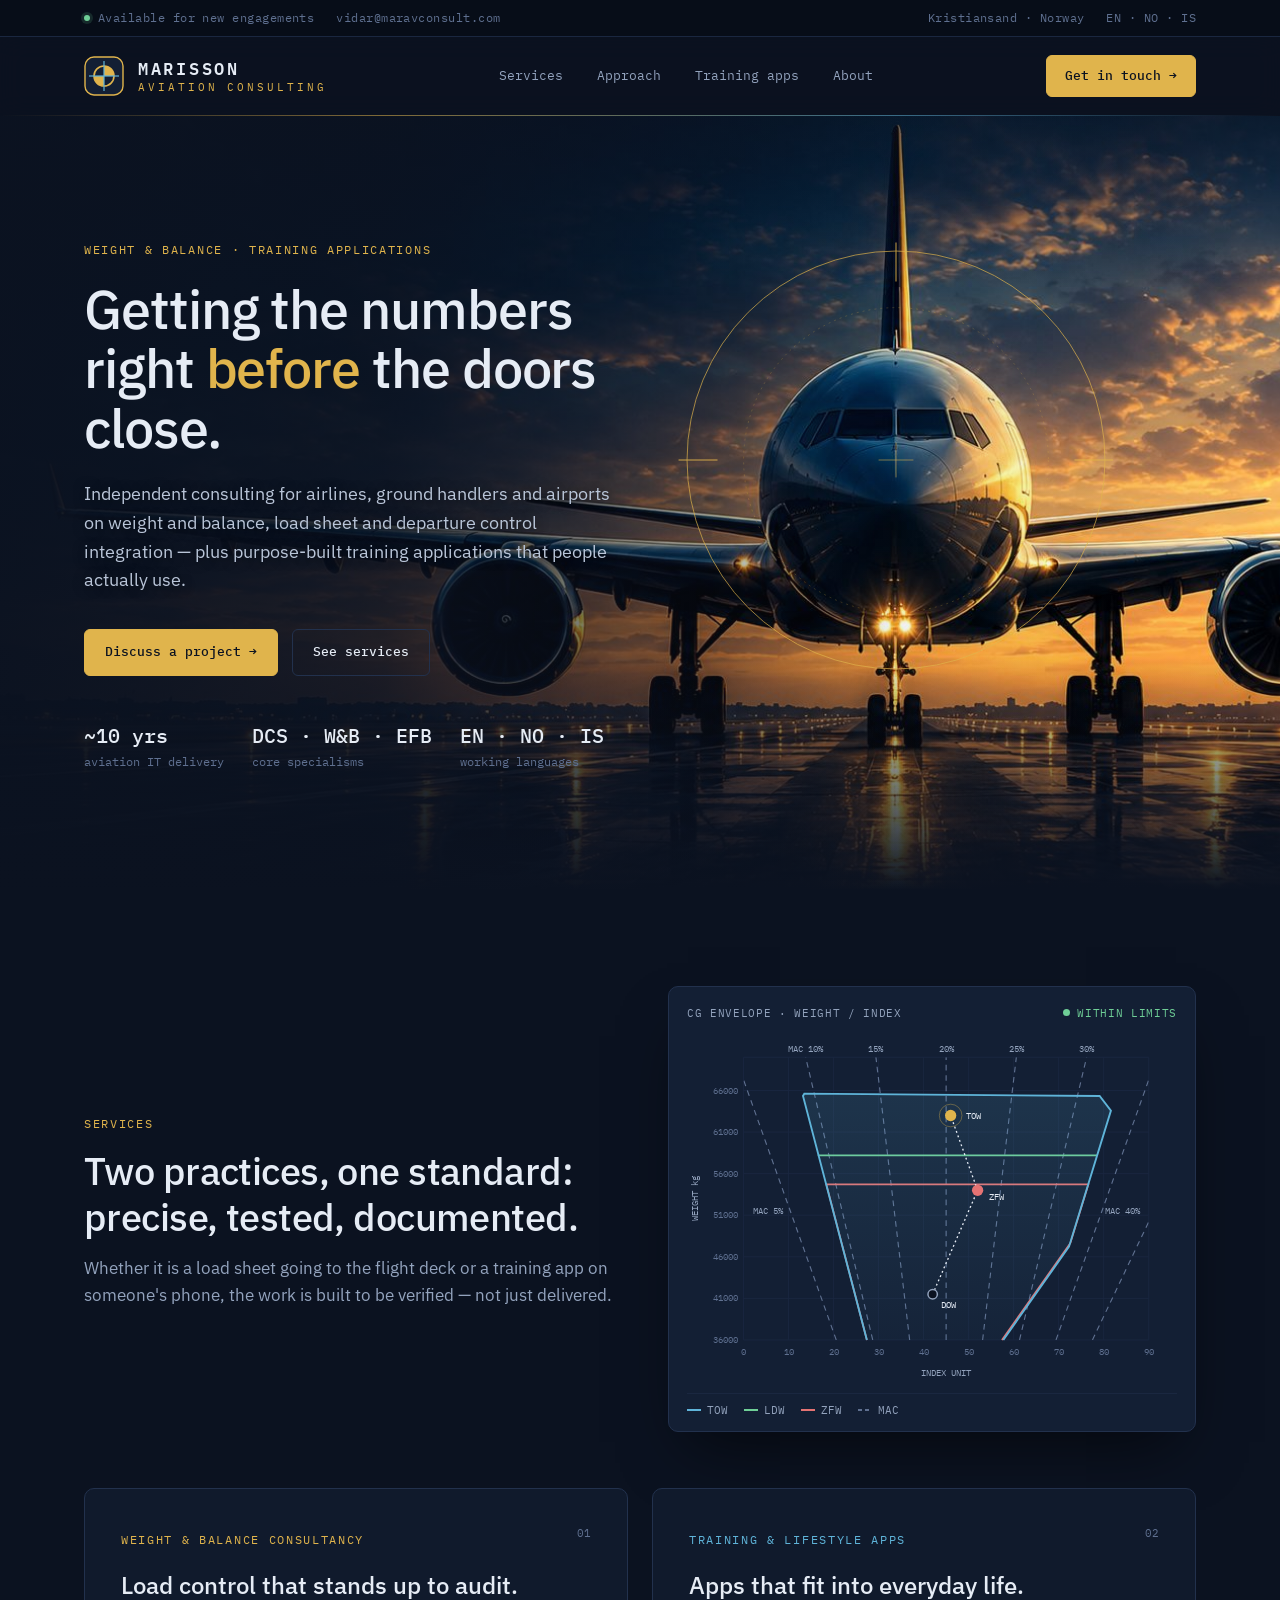
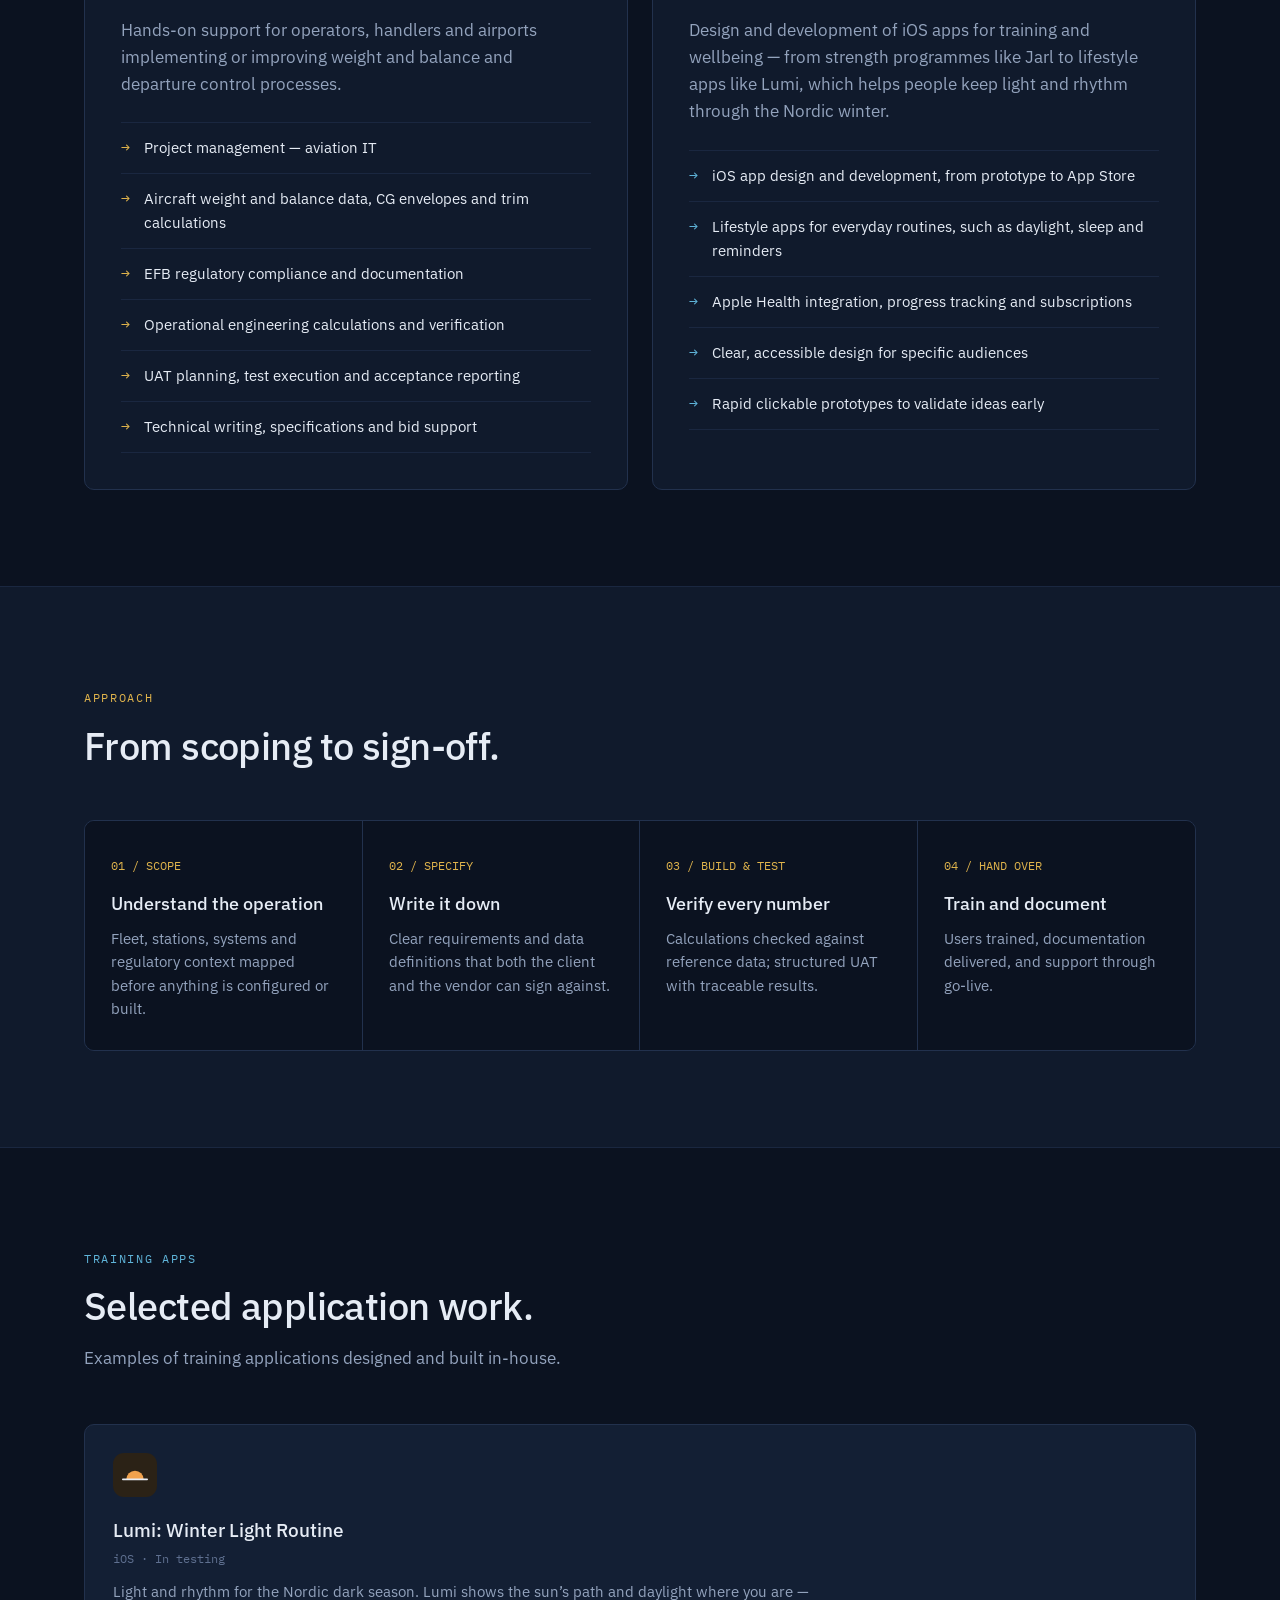
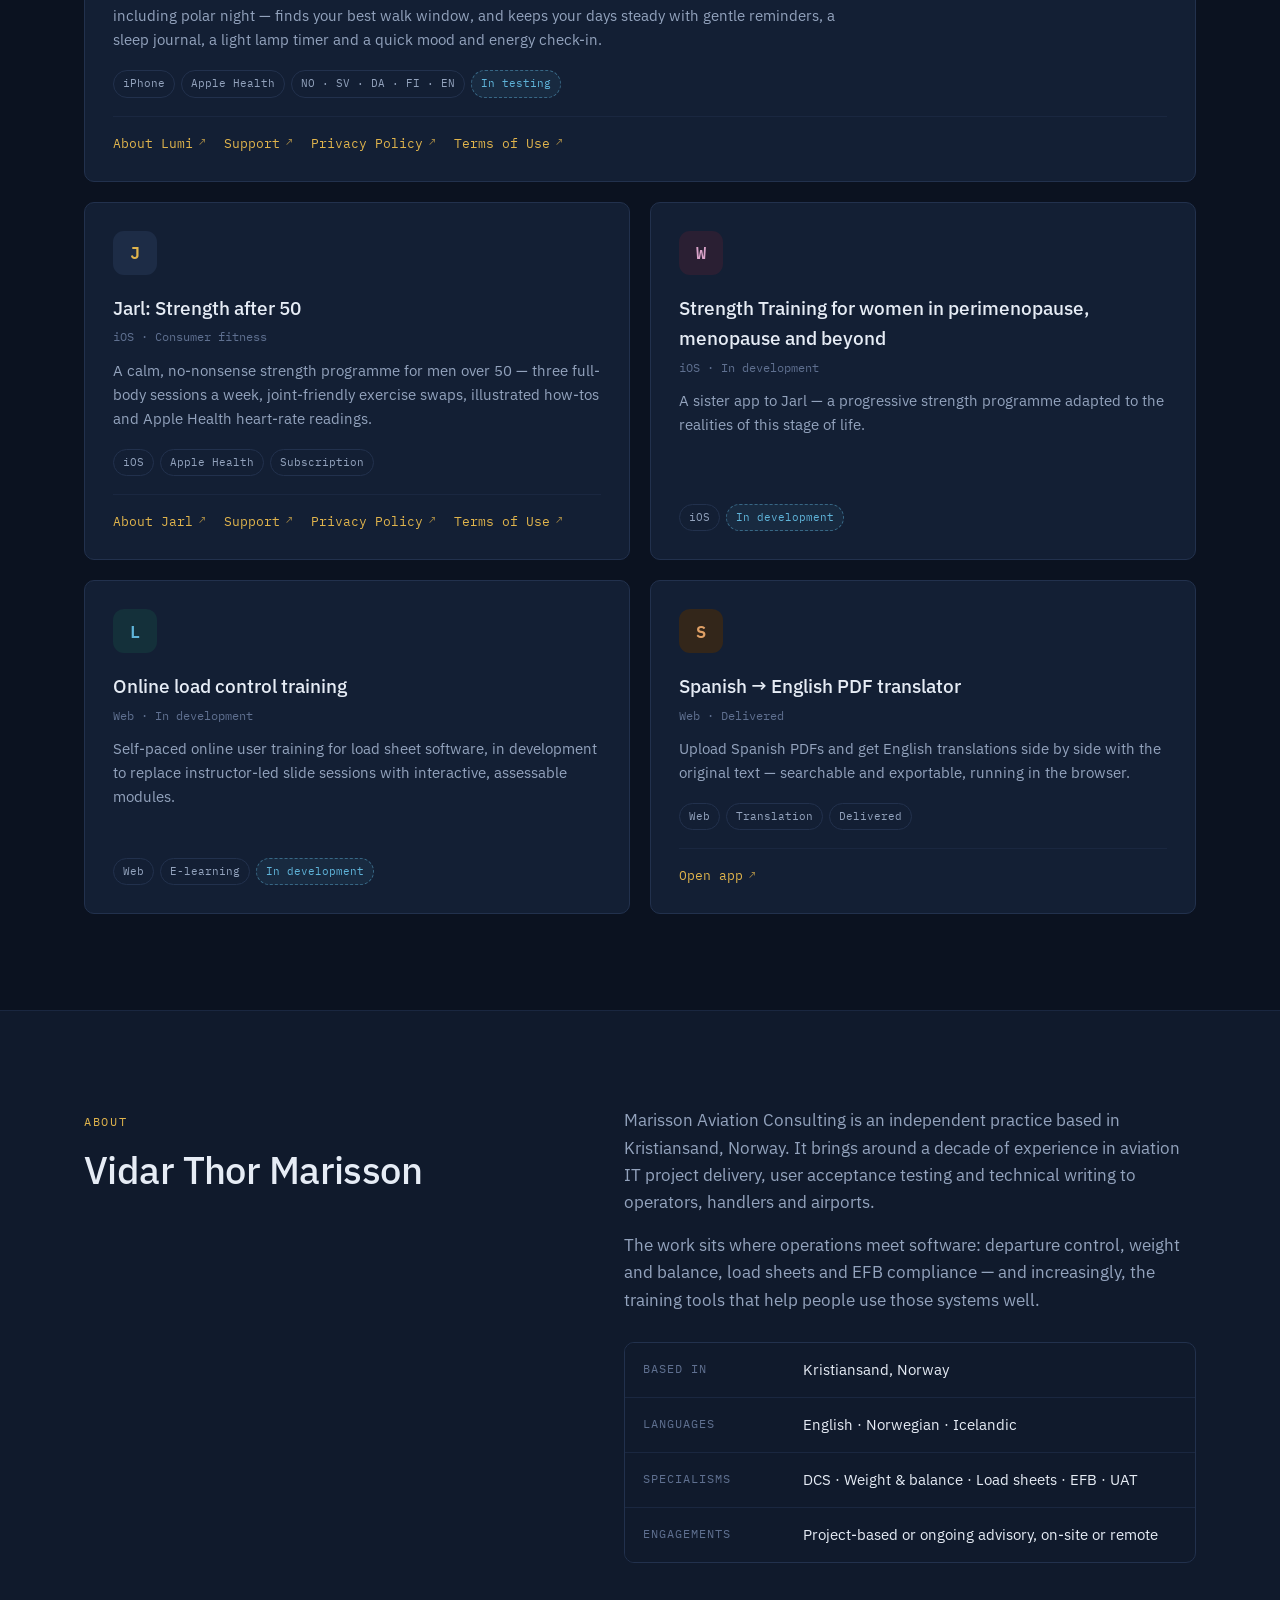
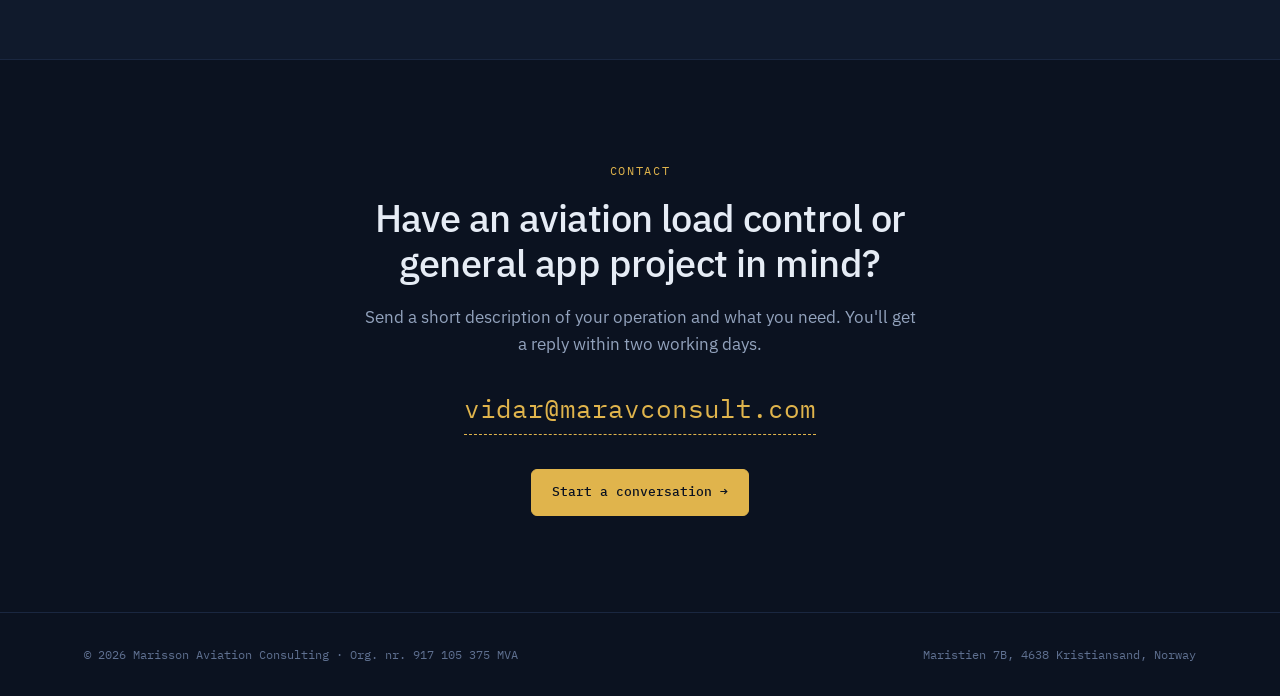
==== index.html @ 7dc43b67 "Add Jarl promotion page at /jarl/ and link it from the Jarl tile Co-Authored-By: Claude Opus 5.5 <no" ====
<!doctype html>
<html lang="en">
<head>
<meta charset="utf-8">
<meta name="viewport" content="width=device-width, initial-scale=1">
<title>Marisson Aviation Consulting</title>
<meta name="description" content="Independent aviation IT consulting: weight and balance, load sheet and DCS integration, EFB compliance, and development of training applications.">
<link rel="preconnect" href="https://fonts.googleapis.com">
<link rel="preconnect" href="https://fonts.gstatic.com" crossorigin>
<link href="https://fonts.googleapis.com/css2?family=IBM+Plex+Mono:wght@400;500;600&family=IBM+Plex+Sans:wght@300;400;500;600&display=swap" rel="stylesheet">
<style>
  :root{
    --hero-img:url("[data-uri]");
    --bg:#0b1220; --bg-2:#101a2c; --panel:#131f34; --line:#22314d; --line-soft:#1a2740;
    --text:#e6ecf5; --muted:#93a3bd; --dim:#5f7090;
    --accent:#e0b44c; --accent-2:#5fb4d9; --ok:#6fcf97; --warn:#e57373;
    --mono:'IBM Plex Mono',ui-monospace,monospace; --sans:'IBM Plex Sans',system-ui,sans-serif;
    --max:1160px;
  }
  *{box-sizing:border-box;margin:0;padding:0}
  html{scroll-behavior:smooth;scroll-padding-top:72px}
  body{background:var(--bg);color:var(--text);font-family:var(--sans);font-size:17px;line-height:1.6;-webkit-font-smoothing:antialiased}
  a{color:inherit;text-decoration:none}
  .wrap{max-width:var(--max);margin:0 auto;padding:0 24px}
  .mono{font-family:var(--mono)}
  .eyebrow{font-family:var(--mono);font-size:12px;letter-spacing:.14em;text-transform:uppercase;color:var(--accent)}

  /* Header */
  .topbar{background:#070d18;border-bottom:1px solid var(--line-soft);font-family:var(--mono);font-size:11.5px;color:var(--dim);letter-spacing:.04em}
  .topbar .wrap{display:flex;justify-content:space-between;align-items:center;height:36px;gap:16px}
  .topbar .tb-left,.topbar .tb-right{display:flex;gap:22px;align-items:center}
  .topbar a:hover{color:var(--accent)}
  .topbar .dot{display:inline-block;width:6px;height:6px;border-radius:50%;background:var(--ok);margin-right:8px;vertical-align:1px;box-shadow:0 0 0 3px rgba(111,207,151,.15)}
  header{position:sticky;top:0;z-index:20;background:rgba(11,18,32,.82);backdrop-filter:blur(12px);-webkit-backdrop-filter:blur(12px);border-bottom:1px solid transparent;transition:border-color .25s,background .25s,box-shadow .25s}
  header.scrolled{background:rgba(11,18,32,.95);border-bottom-color:var(--line);box-shadow:0 10px 30px -18px rgba(0,0,0,.8)}
  header::after{content:"";position:absolute;left:0;right:0;bottom:-1px;height:1px;background:linear-gradient(90deg,transparent,var(--accent) 30%,var(--accent-2) 70%,transparent);opacity:.55}
  nav{display:flex;align-items:center;justify-content:space-between;height:78px;transition:height .25s}
  header.scrolled nav{height:64px}
  .brand{display:flex;align-items:center;gap:14px}
  .brand-mark{width:40px;height:40px;flex-shrink:0}
  .brand-text{display:flex;flex-direction:column;line-height:1.15}
  .brand-name{font-family:var(--mono);font-weight:600;font-size:17px;letter-spacing:.16em;color:var(--text)}
  .brand-sub{font-family:var(--mono);font-size:10.5px;letter-spacing:.28em;color:var(--accent);margin-top:3px}
  .links{display:flex;gap:6px;font-family:var(--mono);font-size:13px;color:var(--muted)}
  .links a{position:relative;padding:8px 14px;border-radius:6px;transition:color .2s,background .2s}
  .links a:hover{color:var(--text);background:rgba(255,255,255,.03)}
  .links a::after{content:"";position:absolute;left:14px;right:14px;bottom:2px;height:1.5px;background:var(--accent);transform:scaleX(0);transform-origin:left;transition:transform .25s}
  .links a.active{color:var(--text)}
  .links a.active::after{transform:scaleX(1)}
  .nav-right{display:flex;align-items:center;gap:14px}
  .btn{display:inline-flex;align-items:center;gap:10px;font-family:var(--mono);font-size:13px;font-weight:500;padding:12px 20px;border-radius:6px;border:1px solid var(--accent);color:var(--bg);background:var(--accent);transition:.2s}
  .btn:hover{background:#ecc565}
  .btn.ghost{background:transparent;color:var(--text);border-color:var(--line)}
  .btn.ghost:hover{border-color:var(--muted)}
  .nav-cta{padding:10px 18px}
  .menu-btn{display:none;width:42px;height:42px;border:1px solid var(--line);border-radius:8px;background:transparent;color:var(--text);cursor:pointer;align-items:center;justify-content:center}
  .menu-btn span,.menu-btn span::before,.menu-btn span::after{display:block;width:18px;height:1.5px;background:currentColor;position:relative;transition:.25s}
  .menu-btn span::before,.menu-btn span::after{content:"";position:absolute;left:0}
  .menu-btn span::before{top:-6px}.menu-btn span::after{top:6px}
  header.open .menu-btn span{background:transparent}
  header.open .menu-btn span::before{top:0;transform:rotate(45deg)}
  header.open .menu-btn span::after{top:0;transform:rotate(-45deg)}
  .mobile-menu{display:none;border-top:1px solid var(--line-soft);padding:10px 0 20px}
  .mobile-menu a{display:block;font-family:var(--mono);font-size:15px;color:var(--muted);padding:14px 0;border-bottom:1px solid var(--line-soft)}
  .mobile-menu a:hover{color:var(--text)}
  .mobile-menu .btn{display:flex;justify-content:center;margin-top:18px;border-bottom:1px solid var(--accent);color:var(--bg)}
  header.open .mobile-menu{display:block}

  /* Hero */
  .hero{position:relative;overflow:hidden;min-height:clamp(560px,86vh,820px);display:flex;align-items:center;padding:80px 0;
    background-color:#0b1220;
    background-image:
      linear-gradient(90deg,rgba(11,18,32,.96) 0%,rgba(11,18,32,.84) 30%,rgba(11,18,32,.45) 50%,rgba(11,18,32,.05) 70%,rgba(11,18,32,0) 100%),
      linear-gradient(180deg,rgba(11,18,32,.55) 0%,rgba(11,18,32,0) 22%,rgba(11,18,32,0) 70%,#0b1220 100%),
      var(--hero-img),
      radial-gradient(ellipse at 72% 62%,#c9772f 0%,#5a3a2c 18%,#1b2236 45%,#0b1220 75%);
    background-size:cover,cover,var(--hero-size,cover),cover;
    background-position:center,center,var(--hero-pos,0% center),center;
    background-repeat:no-repeat}
  .reticle{position:absolute;z-index:1;left:0;top:0;width:300px;aspect-ratio:1;transform:translate(-50%,-50%);pointer-events:none;opacity:.9}
  .reticle circle,.reticle line{vector-effect:non-scaling-stroke}
  .hero-grid{position:relative;z-index:2;width:100%}
  .hero-copy{max-width:600px}
  .lead{text-shadow:0 1px 12px rgba(0,0,0,.5)}
  h1{font-size:clamp(34px,4.6vw,54px);line-height:1.1;font-weight:500;letter-spacing:-.02em;margin:18px 0 22px}
  h1 em{font-style:normal;color:var(--accent)}
  .lead{color:#b9c5d8;font-size:18px;max-width:540px}
  .hero-ctas{display:flex;flex-wrap:wrap;gap:14px;margin-top:34px}
  .hero-meta{display:flex;flex-wrap:wrap;gap:28px;margin-top:44px;font-family:var(--mono);font-size:12px;color:var(--dim)}
  .hero-meta b{display:block;color:var(--text);font-size:20px;font-weight:500}

  .chart-card{background:var(--panel);border:1px solid var(--line);border-radius:10px;padding:18px 18px 12px;box-shadow:0 30px 60px -20px rgba(0,0,0,.6)}
  .chart-head{display:flex;justify-content:space-between;align-items:center;font-family:var(--mono);font-size:11px;color:var(--muted);letter-spacing:.06em;margin-bottom:6px}
  .chart-head .live{color:var(--ok)}
  .chart-head .live::before{content:"";display:inline-block;width:7px;height:7px;border-radius:50%;background:var(--ok);margin-right:7px;vertical-align:1px}
  .chart-card svg{width:100%;height:auto;display:block}
  .chart-legend{display:flex;flex-wrap:wrap;gap:16px;font-family:var(--mono);font-size:11px;color:var(--muted);padding-top:8px;border-top:1px solid var(--line-soft);margin-top:6px}
  .chart-legend i{display:inline-block;width:14px;height:2px;vertical-align:3px;margin-right:6px}

  /* Sections */
  section{padding:96px 0}
  .sec-head{max-width:700px;margin-bottom:52px}
  h2{font-size:clamp(28px,3.2vw,38px);font-weight:500;letter-spacing:-.015em;line-height:1.2;margin-top:12px}
  .sec-head p{color:var(--muted);margin-top:16px}
  .svc-top{display:grid;grid-template-columns:1fr 1fr;gap:56px;align-items:center;margin-bottom:56px}
  .svc-top .sec-head{margin-bottom:0}

  .pillars{display:grid;grid-template-columns:1fr 1fr;gap:24px}
  .pillar{background:var(--bg-2);border:1px solid var(--line);border-radius:10px;padding:36px;position:relative}
  .pillar .tag{position:absolute;top:36px;right:36px;font-family:var(--mono);font-size:11px;color:var(--dim)}
  .pillar h3{font-size:24px;font-weight:500;margin:14px 0 12px}
  .pillar > p{color:var(--muted)}
  .pillar ul{list-style:none;margin-top:24px;border-top:1px solid var(--line-soft)}
  .pillar li{display:flex;gap:14px;padding:13px 0;border-bottom:1px solid var(--line-soft);font-size:15px}
  .pillar li::before{content:"→";font-family:var(--mono);color:var(--accent);flex-shrink:0}
  .pillar.apps li::before{color:var(--accent-2)}
  .pillar.apps .eyebrow{color:var(--accent-2)}

  .alt{background:var(--bg-2);border-top:1px solid var(--line-soft);border-bottom:1px solid var(--line-soft)}
  .steps{display:grid;grid-template-columns:repeat(4,1fr);gap:0;border:1px solid var(--line);border-radius:10px;overflow:hidden}
  .step{padding:30px 26px;border-right:1px solid var(--line);background:var(--bg)}
  .step:last-child{border-right:0}
  .step .num{font-family:var(--mono);font-size:12px;color:var(--accent)}
  .step h4{font-size:18px;font-weight:500;margin:12px 0 8px}
  .step p{font-size:14.5px;color:var(--muted)}

  .apps-grid{display:grid;grid-template-columns:repeat(2,1fr);gap:20px}
  .app{border:1px solid var(--line);border-radius:10px;padding:28px;background:var(--panel);display:flex;flex-direction:column}
  .app .icon{width:44px;height:44px;border-radius:11px;display:grid;place-items:center;font-family:var(--mono);font-weight:600;margin-bottom:18px}
  .app h4{font-size:19px;font-weight:500}
  .app .sub{font-family:var(--mono);font-size:12px;color:var(--dim);margin:4px 0 12px}
  .app p{font-size:15px;color:var(--muted);flex:1}
  .app .chips{display:flex;flex-wrap:wrap;gap:6px;margin-top:18px}
  .app.wide{grid-column:1/-1}
  .app.wide p{max-width:760px}
  .app-links{display:flex;flex-wrap:wrap;gap:6px 18px;margin-top:18px;padding-top:16px;border-top:1px solid var(--line-soft);font-family:var(--mono);font-size:12.5px}
  .app-links a{color:var(--accent);display:inline-flex;align-items:center;gap:6px}
  .app-links a::after{content:"↗";font-size:11px;opacity:.7}
  .app-links a:hover{color:#ecc565;text-decoration:underline;text-underline-offset:3px}
  .chip{font-family:var(--mono);font-size:11px;padding:4px 9px;border:1px solid var(--line);border-radius:20px;color:var(--muted)}
  .chip.dev{border:1px dashed rgba(95,180,217,.45);color:var(--accent-2);background:rgba(95,180,217,.08)}

  .about{display:grid;grid-template-columns:1fr 1.2fr;gap:64px;align-items:start}
  .about p{color:var(--muted);margin-bottom:16px}
  .facts{border:1px solid var(--line);border-radius:10px;overflow:hidden}
  .fact{display:grid;grid-template-columns:160px 1fr;border-bottom:1px solid var(--line-soft);font-size:15px}
  .fact:last-child{border-bottom:0}
  .fact dt{font-family:var(--mono);font-size:12px;color:var(--dim);padding:16px 18px;background:var(--bg-2);text-transform:uppercase;letter-spacing:.08em}
  .fact dd{padding:15px 18px}

  .contact{text-align:center}
  .contact h2{margin:12px auto 18px;max-width:640px}
  .contact p{color:var(--muted);max-width:560px;margin:0 auto}
  .contact .hero-ctas{justify-content:center}
  .email-big{font-family:var(--mono);font-size:clamp(18px,2.6vw,26px);color:var(--accent);display:inline-block;margin-top:30px;border-bottom:1px dashed var(--accent);padding-bottom:4px}

  footer{border-top:1px solid var(--line-soft);padding:32px 0;font-family:var(--mono);font-size:12px;color:var(--dim)}
  footer .wrap{display:flex;flex-wrap:wrap;justify-content:space-between;gap:12px}

  @media (max-width:960px){
    .pillars,.about,.svc-top{grid-template-columns:1fr}
    .reticle{opacity:.45}
    .hero::before{content:"";position:absolute;inset:0;background:rgba(11,18,32,.5);z-index:0}
    .steps{grid-template-columns:1fr 1fr}
    .step:nth-child(2){border-right:0}
    .step:nth-child(-n+2){border-bottom:1px solid var(--line)}
    .apps-grid{grid-template-columns:1fr}
    .links,.nav-cta{display:none}
    .menu-btn{display:inline-flex}
    .topbar .tb-right{display:none}
  }
  @media (max-width:560px){
    .wrap{padding:0 16px}
    section{padding:72px 0}
    .hero{padding:56px 0}
    .pillar{padding:26px}
    .pillar .tag{display:none}
    .steps{grid-template-columns:1fr}
    .step{border-right:0;border-bottom:1px solid var(--line)}
    .step:last-child{border-bottom:0}
    .fact{grid-template-columns:1fr}
    .fact dt{padding:10px 16px 4px}
    .fact dd{padding:4px 16px 14px}
    .topbar{display:none}
    .brand-name{font-size:15px;letter-spacing:.12em}
    .brand-sub{font-size:9.5px;letter-spacing:.2em}
  }
</style>
</head>
<body>

<div class="topbar">
  <div class="wrap">
    <div class="tb-left">
      <span><span class="dot"></span>Available for new engagements</span>
      <a href="mailto:vidar@maravconsult.com">vidar@maravconsult.com</a>
    </div>
    <div class="tb-right">
      <span>Kristiansand · Norway</span>
      <span>EN · NO · IS</span>
    </div>
  </div>
</div>

<header id="siteHeader">
  <div class="wrap">
    <nav>
      <a href="#top" class="brand" aria-label="Marisson Aviation Consulting, home">
        <svg class="brand-mark" viewBox="0 0 40 40" aria-hidden="true">
          <rect x="1" y="1" width="38" height="38" rx="9" fill="#131f34" stroke="#e0b44c" stroke-width="1.4"/>
          <!-- centre-of-gravity symbol -->
          <circle cx="20" cy="20" r="10" fill="none" stroke="#e0b44c" stroke-width="1.6"/>
          <path d="M20 20 L20 10 A10 10 0 0 1 30 20 Z" fill="#e0b44c"/>
          <path d="M20 20 L20 30 A10 10 0 0 1 10 20 Z" fill="#e0b44c"/>
          <line x1="5" y1="20" x2="35" y2="20" stroke="#5fb4d9" stroke-width="1.2"/>
          <line x1="20" y1="5" x2="20" y2="35" stroke="#5fb4d9" stroke-width="1.2"/>
        </svg>
        <span class="brand-text">
          <span class="brand-name">MARISSON</span>
          <span class="brand-sub">AVIATION CONSULTING</span>
        </span>
      </a>
      <div class="links">
        <a href="#services">Services</a>
        <a href="#approach">Approach</a>
        <a href="#apps">Training apps</a>
        <a href="#about">About</a>
      </div>
      <div class="nav-right">
        <a href="#contact" class="btn nav-cta">Get in touch →</a>
        <button class="menu-btn" aria-label="Open menu" aria-expanded="false"><span></span></button>
      </div>
    </nav>
    <div class="mobile-menu">
      <a href="#services">Services</a>
      <a href="#approach">Approach</a>
      <a href="#apps">Training apps</a>
      <a href="#about">About</a>
      <a href="#contact" class="btn">Get in touch →</a>
    </div>
  </div>
</header>

<main id="top">

  <!-- HERO -->
  <section class="hero">
    <svg class="reticle" viewBox="0 0 200 200" aria-hidden="true">
      <circle cx="100" cy="100" r="96" fill="none" stroke="#e0b44c" stroke-width="1" stroke-opacity=".75"/>
      <circle cx="100" cy="100" r="70" fill="none" stroke="#e0b44c" stroke-width="1" stroke-opacity=".25" stroke-dasharray="2 4"/>
      <g stroke="#e0b44c" stroke-width="1">
        <line x1="100" y1="0" x2="100" y2="18"/><line x1="100" y1="182" x2="100" y2="200"/>
        <line x1="0" y1="100" x2="18" y2="100"/><line x1="182" y1="100" x2="200" y2="100"/>
      </g>
      <g stroke="#e0b44c" stroke-width="1" stroke-opacity=".6">
        <line x1="92" y1="100" x2="108" y2="100"/><line x1="100" y1="92" x2="100" y2="108"/>
      </g>
    </svg>
    <div class="wrap hero-grid">
      <div class="hero-copy">
        <span class="eyebrow">Weight &amp; Balance · Training Applications</span>
        <h1>Getting the numbers right <em>before</em> the doors close.</h1>
        <p class="lead">Independent consulting for airlines, ground handlers and airports on weight and balance, load sheet and departure control integration — plus purpose-built training applications that people actually use.</p>
        <div class="hero-ctas">
          <a href="#contact" class="btn">Discuss a project →</a>
          <a href="#services" class="btn ghost">See services</a>
        </div>
        <div class="hero-meta">
          <div><b>~10 yrs</b>aviation IT delivery</div>
          <div><b>DCS · W&amp;B · EFB</b>core specialisms</div>
          <div><b>EN · NO · IS</b>working languages</div>
        </div>
      </div>
    </div>
  </section>

  <!-- SERVICES -->
  <section id="services">
    <div class="wrap">
      <div class="svc-top">
      <div class="sec-head">
        <span class="eyebrow">Services</span>
        <h2>Two practices, one standard: precise, tested, documented.</h2>
        <p>Whether it is a load sheet going to the flight deck or a training app on someone's phone, the work is built to be verified — not just delivered.</p>
      </div>
<div class="chart-card" aria-label="Centre of gravity envelope chart, weight against index units">
        <div class="chart-head"><span>CG ENVELOPE · WEIGHT / INDEX</span><span class="live">WITHIN LIMITS</span></div>
        <svg viewBox="0 0 520 380" role="img" aria-labelledby="cgTitle">
          <title id="cgTitle">Weight and balance envelope with TOW, LDW and ZFW limits, MAC lines, and DOW, ZFW and TOW points plotted inside limits</title>
          <defs>
            <linearGradient id="envFill" x1="0" y1="0" x2="0" y2="1">
              <stop offset="0" stop-color="#5fb4d9" stop-opacity=".14"/>
              <stop offset="1" stop-color="#5fb4d9" stop-opacity=".03"/>
            </linearGradient>
            <clipPath id="plotClip"><rect x="60" y="30" width="430" height="300"/></clipPath>
          </defs>
          <!-- grid: index 0-90 (x), weight 36000-70000 kg (y) -->
          <g stroke="#1a2740" stroke-width="1">
            <line x1="60" y1="30" x2="60" y2="330"/><line x1="107.8" y1="30" x2="107.8" y2="330"/>
            <line x1="155.6" y1="30" x2="155.6" y2="330"/><line x1="203.3" y1="30" x2="203.3" y2="330"/>
            <line x1="251.1" y1="30" x2="251.1" y2="330"/><line x1="298.9" y1="30" x2="298.9" y2="330"/>
            <line x1="346.7" y1="30" x2="346.7" y2="330"/><line x1="394.4" y1="30" x2="394.4" y2="330"/>
            <line x1="442.2" y1="30" x2="442.2" y2="330"/><line x1="490" y1="30" x2="490" y2="330"/>
            <line x1="60" y1="30" x2="490" y2="30"/><line x1="60" y1="65.3" x2="490" y2="65.3"/>
            <line x1="60" y1="109.4" x2="490" y2="109.4"/><line x1="60" y1="153.5" x2="490" y2="153.5"/>
            <line x1="60" y1="197.6" x2="490" y2="197.6"/><line x1="60" y1="241.8" x2="490" y2="241.8"/>
            <line x1="60" y1="285.9" x2="490" y2="285.9"/><line x1="60" y1="330" x2="490" y2="330"/>
          </g>
          <!-- MAC lines -->
          <g stroke="#5f7090" stroke-width="1.2" stroke-dasharray="6 5" clip-path="url(#plotClip)">
            <line x1="158.4" y1="330" x2="60" y2="54"/>
            <line x1="197.1" y1="330" x2="125.9" y2="30"/>
            <line x1="236.3" y1="330" x2="200.5" y2="30"/>
            <line x1="275" y1="330" x2="275" y2="30"/>
            <line x1="313.7" y1="330" x2="349.5" y2="30"/>
            <line x1="352.9" y1="330" x2="424.1" y2="30"/>
            <line x1="391.6" y1="330" x2="490" y2="54"/>
            <line x1="430.3" y1="330" x2="490" y2="204.6"/>
          </g>
          <g font-family="IBM Plex Mono, monospace" font-size="9.5" fill="#93a3bd" text-anchor="middle">
            <text x="125.9" y="24">MAC 10%</text><text x="200.5" y="24">15%</text>
            <text x="275" y="24">20%</text><text x="349.5" y="24">25%</text><text x="424.1" y="24">30%</text>
            <text x="86" y="196">MAC 5%</text><text x="462" y="196">MAC 40%</text>
          </g>
          <!-- axis labels -->
          <g font-family="IBM Plex Mono, monospace" font-size="10" fill="#5f7090">
            <text x="60" y="346" text-anchor="middle">0</text><text x="107.8" y="346" text-anchor="middle">10</text>
            <text x="155.6" y="346" text-anchor="middle">20</text><text x="203.3" y="346" text-anchor="middle">30</text>
            <text x="251.1" y="346" text-anchor="middle">40</text><text x="298.9" y="346" text-anchor="middle">50</text>
            <text x="346.7" y="346" text-anchor="middle">60</text><text x="394.4" y="346" text-anchor="middle">70</text>
            <text x="442.2" y="346" text-anchor="middle">80</text><text x="490" y="346" text-anchor="middle">90</text>
            <text x="275" y="368" text-anchor="middle" fill="#93a3bd">INDEX UNIT</text>
            <text x="54" y="68.5" text-anchor="end">66000</text><text x="54" y="112.6" text-anchor="end">61000</text>
            <text x="54" y="156.7" text-anchor="end">56000</text><text x="54" y="200.8" text-anchor="end">51000</text>
            <text x="54" y="245" text-anchor="end">46000</text><text x="54" y="289.1" text-anchor="end">41000</text>
            <text x="54" y="333.2" text-anchor="end">36000</text>
            <text x="12" y="180" text-anchor="middle" transform="rotate(-90 12 180)" fill="#93a3bd">WEIGHT kg</text>
          </g>
          <!-- ZFW envelope -->
          <path d="M190.9 330 L147.9 164.9 L426 164.9 L406.9 227.1 L334.2 330" fill="none" stroke="#e57373" stroke-width="1.8"/>
          <!-- LDW limit -->
          <line x1="138.8" y1="134.1" x2="435.1" y2="134.1" stroke="#6fcf97" stroke-width="1.8"/>
          <!-- TOW envelope -->
          <path d="M190.9 330 L123.1 71.1 L124.5 68.6 L437.9 71.1 L449.9 86.6 L405.4 231 L335.7 330" fill="url(#envFill)" stroke="#5fb4d9" stroke-width="2"/>
          <!-- trim path DOW -> ZFW -> TOW -->
          <path d="M260.7 281.5 L308.4 171.2 L279.8 91.8" fill="none" stroke="#e6ecf5" stroke-width="1.4" stroke-dasharray="2 3"/>
          <g font-family="IBM Plex Mono, monospace" font-size="10" fill="#e6ecf5">
            <circle cx="260.7" cy="281.5" r="5" fill="#0b1220" stroke="#93a3bd" stroke-width="1.6"/>
            <text x="270" y="296">DOW</text>
            <circle cx="308.4" cy="171.2" r="6" fill="#e57373"/>
            <text x="320" y="182">ZFW</text>
            <circle cx="279.8" cy="91.8" r="6" fill="#e0b44c"/>
            <circle cx="279.8" cy="91.8" r="12" fill="none" stroke="#e0b44c" stroke-opacity=".4"/>
            <text x="296" y="96">TOW</text>
          </g>
        </svg>
        <div class="chart-legend">
          <span><i style="background:#5fb4d9"></i>TOW</span>
          <span><i style="background:#6fcf97"></i>LDW</span>
          <span><i style="background:#e57373"></i>ZFW</span>
          <span><i style="background:repeating-linear-gradient(90deg,#5f7090 0 4px,transparent 4px 7px)"></i>MAC</span>
        </div>
      </div>
      </div>

      <div class="pillars">
        <article class="pillar">
          <span class="tag">01</span>
          <span class="eyebrow">Weight &amp; Balance consultancy</span>
          <h3>Load control that stands up to audit.</h3>
          <p>Hands-on support for operators, handlers and airports implementing or improving weight and balance and departure control processes.</p>
          <ul>
            <li>Project management — aviation IT</li>
            <li>Aircraft weight and balance data, CG envelopes and trim calculations</li>
            <li>EFB regulatory compliance and documentation</li>
            <li>Operational engineering calculations and verification</li>
            <li>UAT planning, test execution and acceptance reporting</li>
            <li>Technical writing, specifications and bid support</li>
          </ul>
        </article>

        <article class="pillar apps">
          <span class="tag">02</span>
          <span class="eyebrow">Training &amp; lifestyle apps</span>
          <h3>Apps that fit into everyday life.</h3>
          <p>Design and development of iOS apps for training and wellbeing — from strength programmes like Jarl to lifestyle apps like Lumi, which helps people keep light and rhythm through the Nordic winter.</p>
          <ul>
            <li>iOS app design and development, from prototype to App Store</li>
            <li>Lifestyle apps for everyday routines, such as daylight, sleep and reminders</li>
            <li>Apple Health integration, progress tracking and subscriptions</li>
            <li>Clear, accessible design for specific audiences</li>
            <li>Rapid clickable prototypes to validate ideas early</li>
          </ul>
        </article>
      </div>
    </div>
  </section>

  <!-- APPROACH -->
  <section id="approach" class="alt">
    <div class="wrap">
      <div class="sec-head">
        <span class="eyebrow">Approach</span>
        <h2>From scoping to sign-off.</h2>
      </div>
      <div class="steps">
        <div class="step"><span class="num">01 / SCOPE</span><h4>Understand the operation</h4><p>Fleet, stations, systems and regulatory context mapped before anything is configured or built.</p></div>
        <div class="step"><span class="num">02 / SPECIFY</span><h4>Write it down</h4><p>Clear requirements and data definitions that both the client and the vendor can sign against.</p></div>
        <div class="step"><span class="num">03 / BUILD &amp; TEST</span><h4>Verify every number</h4><p>Calculations checked against reference data; structured UAT with traceable results.</p></div>
        <div class="step"><span class="num">04 / HAND OVER</span><h4>Train and document</h4><p>Users trained, documentation delivered, and support through go-live.</p></div>
      </div>
    </div>
  </section>

  <!-- APPS -->
  <section id="apps">
    <div class="wrap">
      <div class="sec-head">
        <span class="eyebrow" style="color:var(--accent-2)">Training apps</span>
        <h2>Selected application work.</h2>
        <p>Examples of training applications designed and built in-house.</p>
      </div>
      <div class="apps-grid">
        <div class="app wide">
          <div class="icon" style="background:#2b2216"><svg viewBox="0 0 30 18" width="26" height="16" aria-hidden="true"><path d="M5 14a10 10 0 0 1 20 0z" fill="#F0A24E"/><path d="M1 14h28" stroke="#E7ECF4" stroke-width="2" stroke-linecap="round"/></svg></div>
          <h4>Lumi: Winter Light Routine</h4>
          <div class="sub">iOS · In testing</div>
          <p>Light and rhythm for the Nordic dark season. Lumi shows the sun’s path and daylight where you are — including polar night — finds your best walk window, and keeps your days steady with gentle reminders, a sleep journal, a light lamp timer and a quick mood and energy check-in.</p>
          <div class="chips"><span class="chip">iPhone</span><span class="chip">Apple Health</span><span class="chip">NO · SV · DA · FI · EN</span><span class="chip dev">In testing</span></div>
          <div class="app-links">
            <a href="lumi/" target="_blank" rel="noopener">About Lumi</a>
            <a href="lumi/support.html" target="_blank" rel="noopener">Support</a>
            <a href="lumi/privacy.html" target="_blank" rel="noopener">Privacy Policy</a>
            <a href="lumi/terms.html" target="_blank" rel="noopener">Terms of Use</a>
          </div>
        </div>
        <div class="app">
          <div class="icon" style="background:#1d2c46;color:#e0b44c">J</div>
          <h4>Jarl: Strength after 50</h4>
          <div class="sub">iOS · Consumer fitness</div>
          <p>A calm, no-nonsense strength programme for men over 50 — three full-body sessions a week, joint-friendly exercise swaps, illustrated how-tos and Apple Health heart-rate readings.</p>
          <div class="chips"><span class="chip">iOS</span><span class="chip">Apple Health</span><span class="chip">Subscription</span></div>
          <div class="app-links">
            <a href="jarl/" target="_blank" rel="noopener">About Jarl</a>
            <a href="https://vidarmar.github.io/garpur-jarl/support.html" target="_blank" rel="noopener">Support</a>
            <a href="https://vidarmar.github.io/garpur-jarl/privacy.html" target="_blank" rel="noopener">Privacy Policy</a>
            <a href="https://vidarmar.github.io/garpur-jarl/terms.html" target="_blank" rel="noopener">Terms of Use</a>
          </div>
        </div>
        <div class="app">
          <div class="icon" style="background:#2a1f33;color:#d9a3c9">W</div>
          <h4>Strength Training for women in perimenopause, menopause and beyond</h4>
          <div class="sub">iOS · In development</div>
          <p>A sister app to Jarl — a progressive strength programme adapted to the realities of this stage of life.</p>
          <div class="chips"><span class="chip">iOS</span><span class="chip dev">In development</span></div>
        </div>
        <div class="app">
          <div class="icon" style="background:#14303a;color:#5fb4d9">L</div>
          <h4>Online load control training</h4>
          <div class="sub">Web · In development</div>
          <p>Self-paced online user training for load sheet software, in development to replace instructor-led slide sessions with interactive, assessable modules.</p>
          <div class="chips"><span class="chip">Web</span><span class="chip">E-learning</span><span class="chip dev">In development</span></div>
        </div>
        <div class="app">
          <div class="icon" style="background:#33261a;color:#e0a066">S</div>
          <h4>Spanish → English PDF translator</h4>
          <div class="sub">Web · Delivered</div>
          <p>Upload Spanish PDFs and get English translations side by side with the original text — searchable and exportable, running in the browser.</p>
          <div class="chips"><span class="chip">Web</span><span class="chip">Translation</span><span class="chip">Delivered</span></div>
          <div class="app-links">
            <a href="https://spanish-pdf-translator-vmbokey1-jd83vw5ia.vercel.app/" target="_blank" rel="noopener">Open app</a>
          </div>
        </div>
      </div>
    </div>
  </section>

  <!-- ABOUT -->
  <section id="about" class="alt">
    <div class="wrap about">
      <div>
        <span class="eyebrow">About</span>
        <h2>Vidar Thor Marisson</h2>
      </div>
      <div>
        <p>Marisson Aviation Consulting is an independent practice based in Kristiansand, Norway. It brings around a decade of experience in aviation IT project delivery, user acceptance testing and technical writing to operators, handlers and airports.</p>
        <p>The work sits where operations meet software: departure control, weight and balance, load sheets and EFB compliance — and increasingly, the training tools that help people use those systems well.</p>
        <dl class="facts" style="margin-top:28px">
          <div class="fact"><dt>Based in</dt><dd>Kristiansand, Norway</dd></div>
          <div class="fact"><dt>Languages</dt><dd>English · Norwegian · Icelandic</dd></div>
          <div class="fact"><dt>Specialisms</dt><dd>DCS · Weight &amp; balance · Load sheets · EFB · UAT</dd></div>
          <div class="fact"><dt>Engagements</dt><dd>Project-based or ongoing advisory, on-site or remote</dd></div>
        </dl>
      </div>
    </div>
  </section>

  <!-- CONTACT -->
  <section id="contact" class="contact">
    <div class="wrap">
      <span class="eyebrow">Contact</span>
      <h2>Have an aviation load control or general app project in mind?</h2>
      <p>Send a short description of your operation and what you need. You'll get a reply within two working days.</p>
      <a class="email-big" href="mailto:vidar@maravconsult.com">vidar@maravconsult.com</a>
      <div class="hero-ctas">
        <a href="mailto:vidar@maravconsult.com?subject=Project%20enquiry" class="btn">Start a conversation →</a>
      </div>
    </div>
  </section>
</main>

<footer>
  <div class="wrap">
    <span>© <span id="yr">2026</span> Marisson Aviation Consulting · Org. nr. 917 105 375 MVA</span>
    <span>Maristien 7B, 4638 Kristiansand, Norway</span>
  </div>
</footer>

<script>
  document.getElementById('yr').textContent = new Date().getFullYear();
  const hdr=document.getElementById('siteHeader');
  const onScroll=()=>hdr.classList.toggle('scrolled',window.scrollY>40);
  window.addEventListener('scroll',onScroll,{passive:true});onScroll();
  const mb=hdr.querySelector('.menu-btn');
  mb.addEventListener('click',()=>{const o=hdr.classList.toggle('open');mb.setAttribute('aria-expanded',o);});
  hdr.querySelectorAll('.mobile-menu a').forEach(a=>a.addEventListener('click',()=>{hdr.classList.remove('open');mb.setAttribute('aria-expanded',false);}));
  const navLinks=[...hdr.querySelectorAll('.links a')];
  const io=new IntersectionObserver(es=>es.forEach(e=>{if(e.isIntersecting){navLinks.forEach(l=>l.classList.toggle('active',l.getAttribute('href')==='#'+e.target.id));}}),{rootMargin:'-45% 0px -50% 0px'});
  document.querySelectorAll('section[id]').forEach(sec=>io.observe(sec));

  // Align the reticle with the aircraft nose in the hero photo (image 1774x887, nose ~ 885,395)
  const hero=document.querySelector('.hero'), ret=document.querySelector('.reticle');
  const IW=1774, IH=887, NX=885, NY=395, RD=430;
  function placeReticle(){
    const w=hero.clientWidth, h=hero.clientHeight;
    const desk = w>960;
    const tx = desk ? 0.70*w : 0.62*w;     // where the nose should land horizontally
    const sc = Math.max(w/IW, h/IH, tx/NX, (w-tx)/(IW-NX));
    const iw=IW*sc, ih=IH*sc, ox=tx-NX*sc, oy=(h-ih)*0.45;
    hero.style.setProperty('--hero-size', iw+'px '+ih+'px');
    hero.style.setProperty('--hero-pos', ox+'px '+oy+'px');
    ret.style.left=(ox+NX*sc)+'px'; ret.style.top=(oy+NY*sc)+'px'; ret.style.width=(RD*sc)+'px';
  }
  placeReticle(); window.addEventListener('resize',placeReticle);
</script>
</body>
</html>
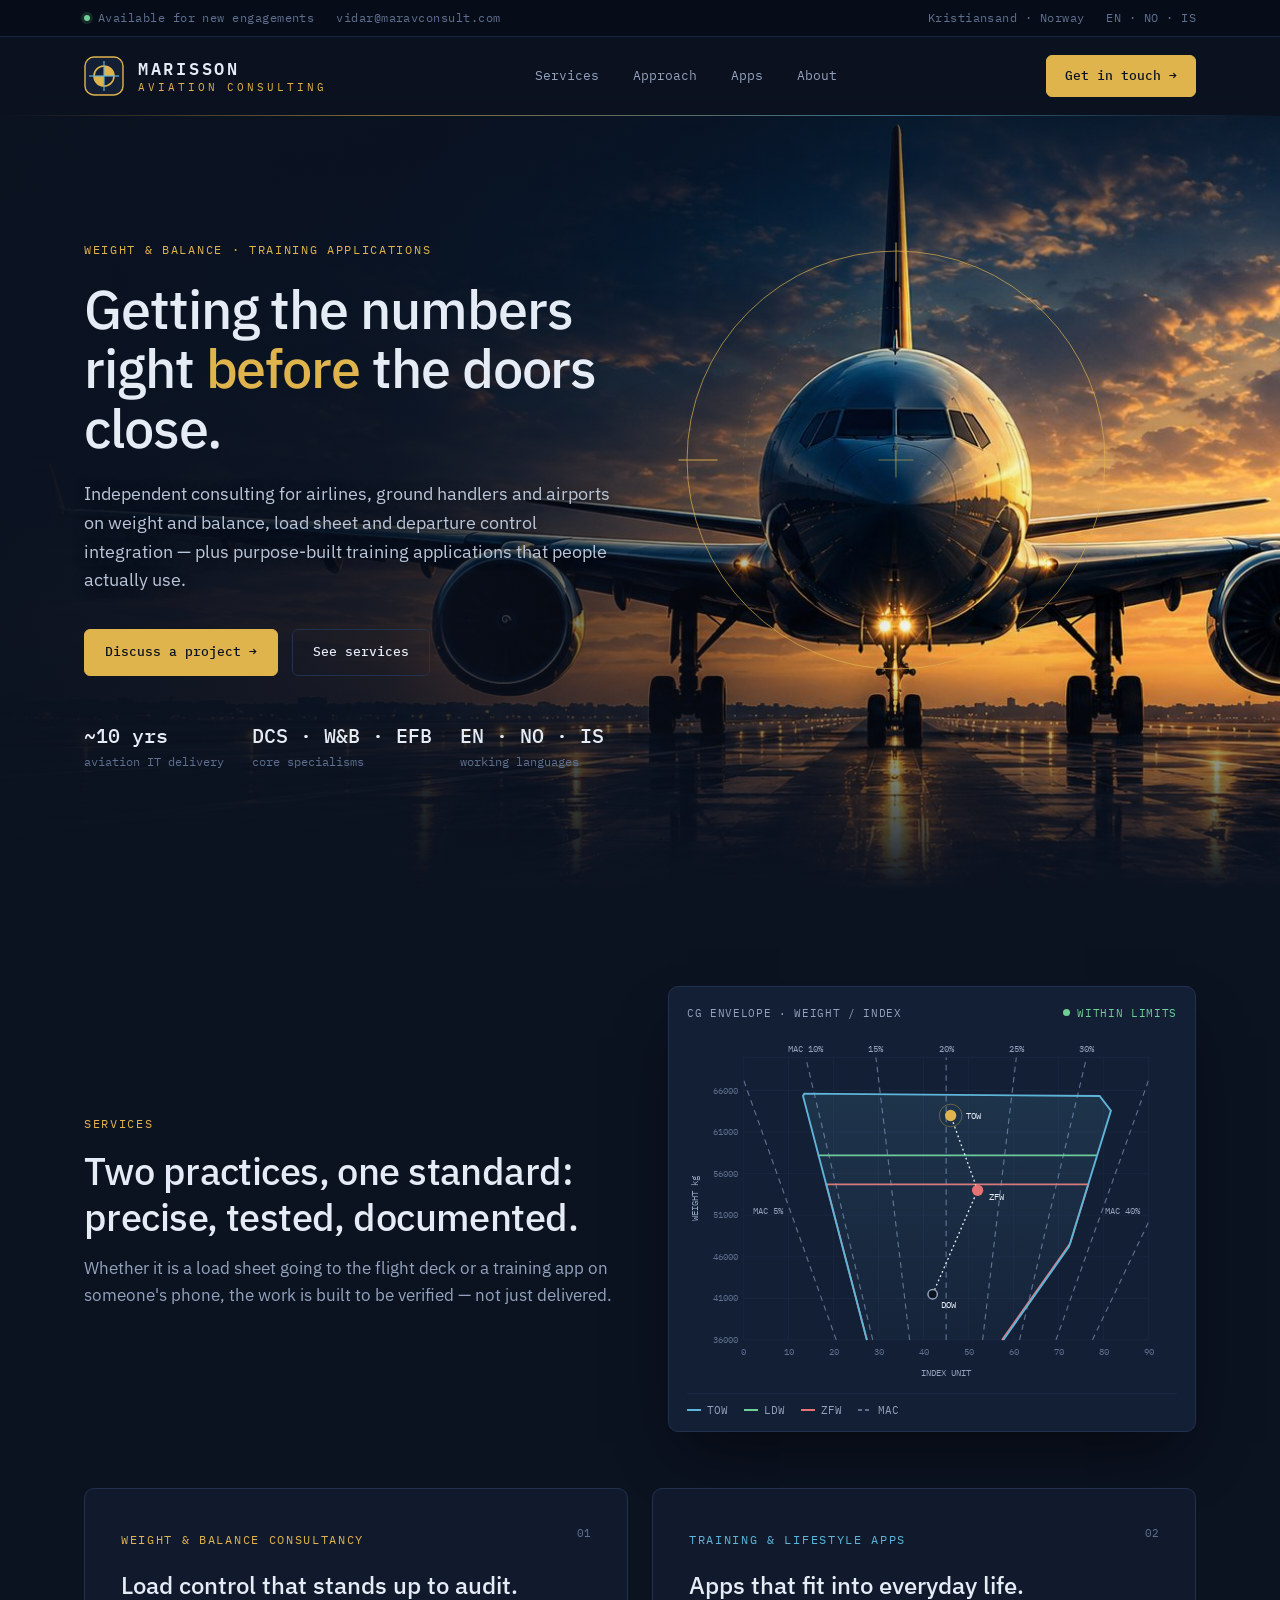
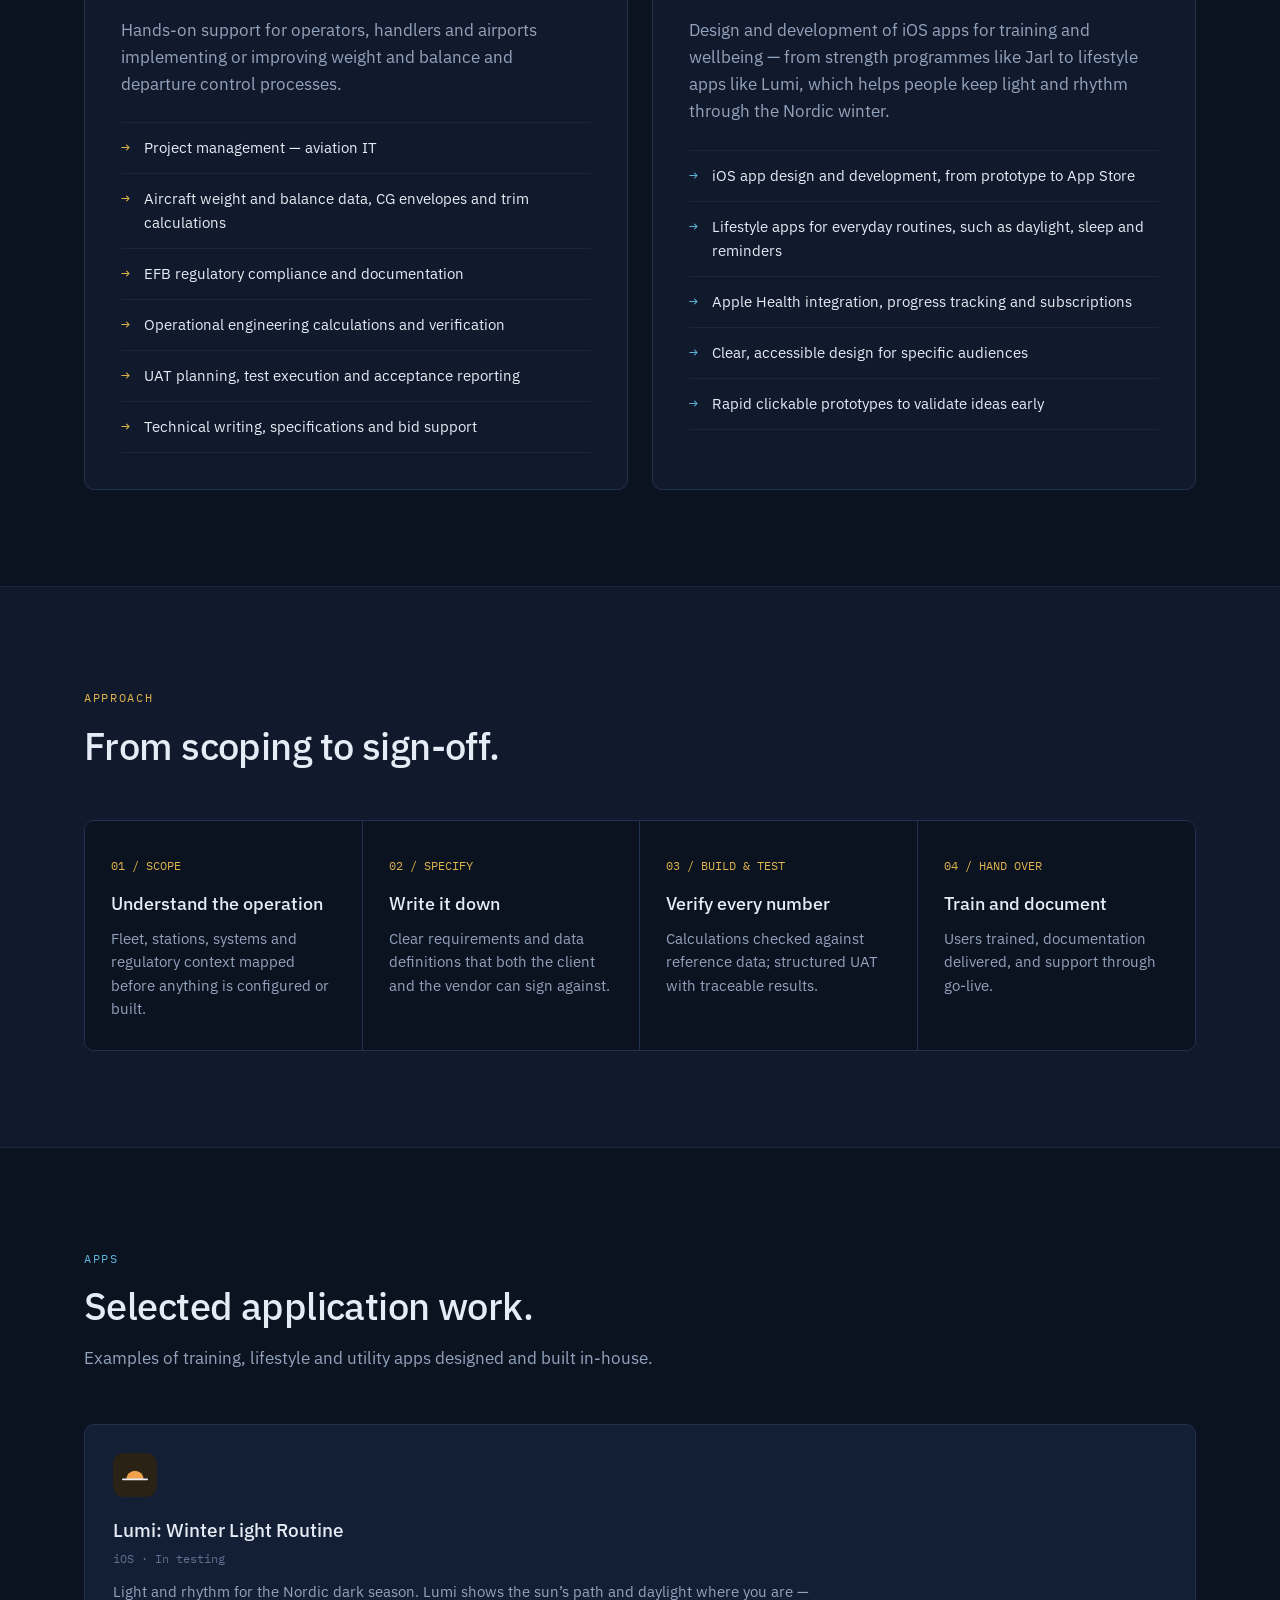
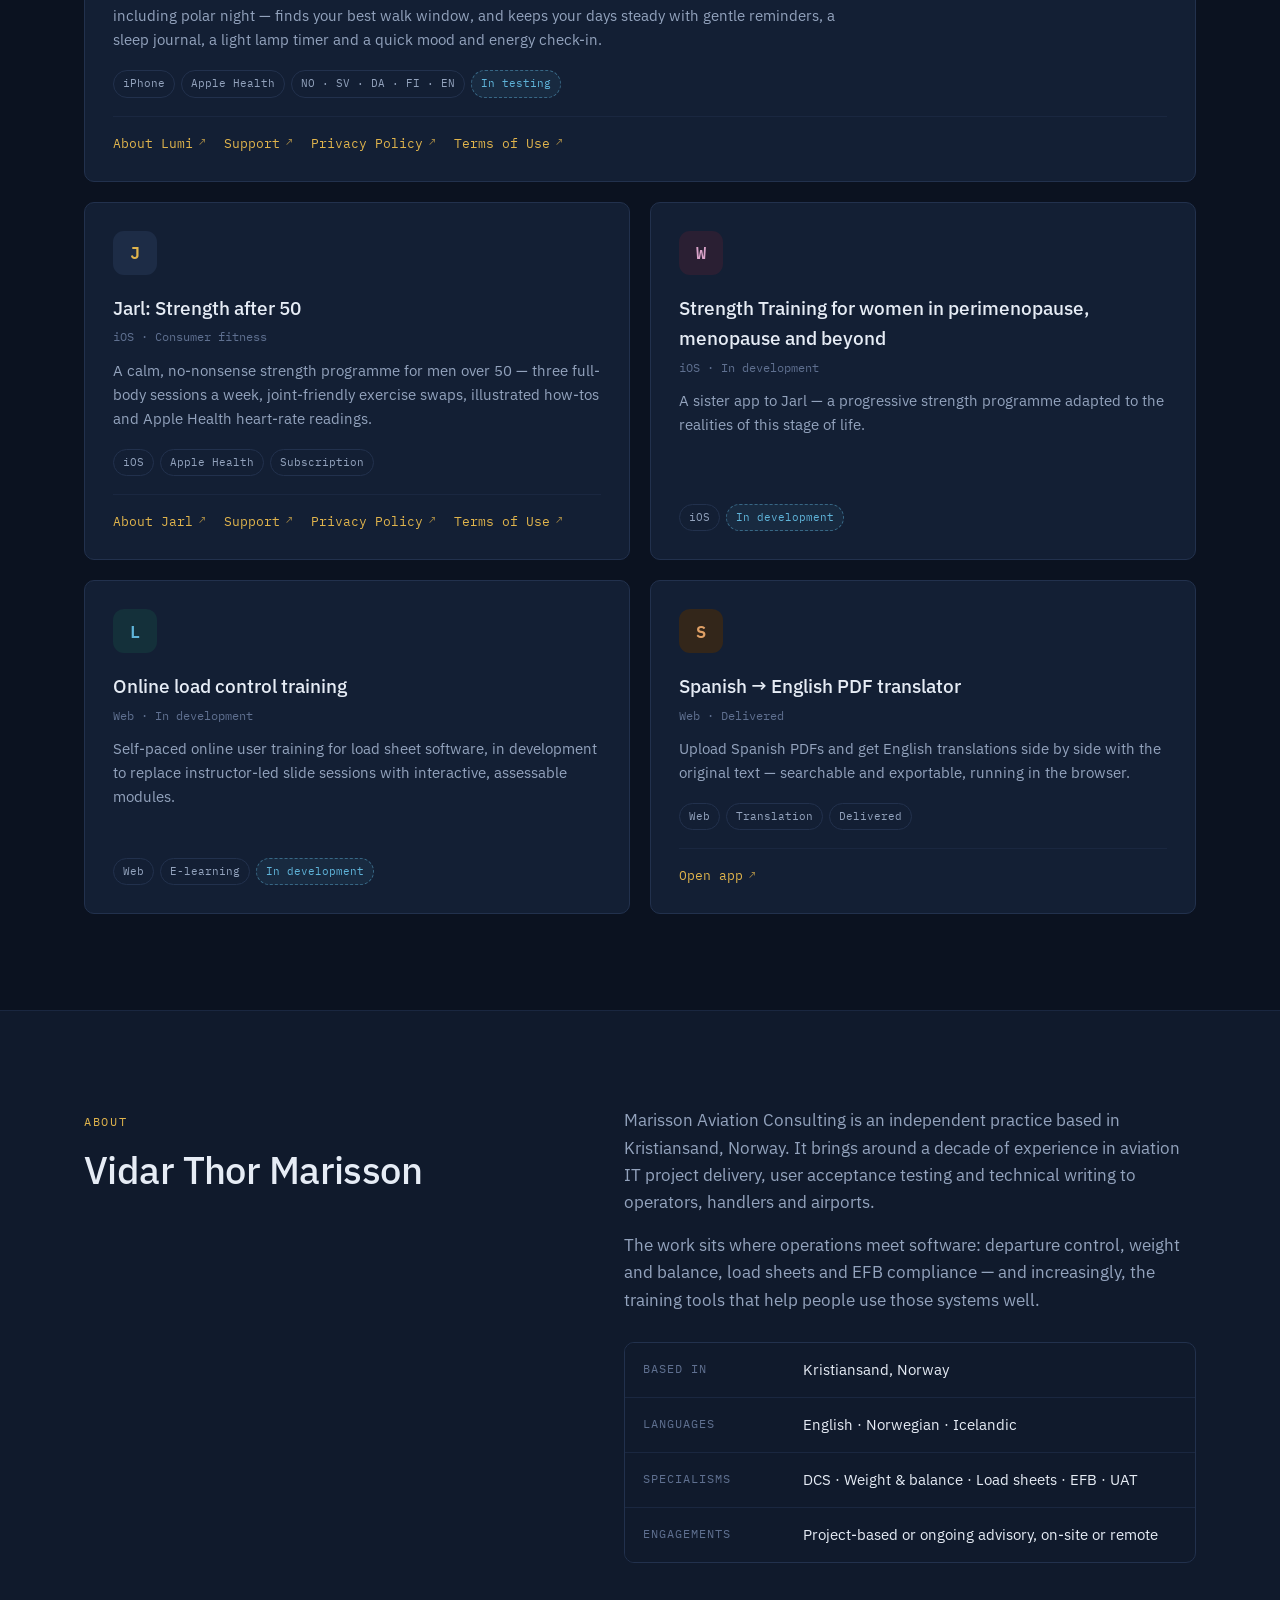
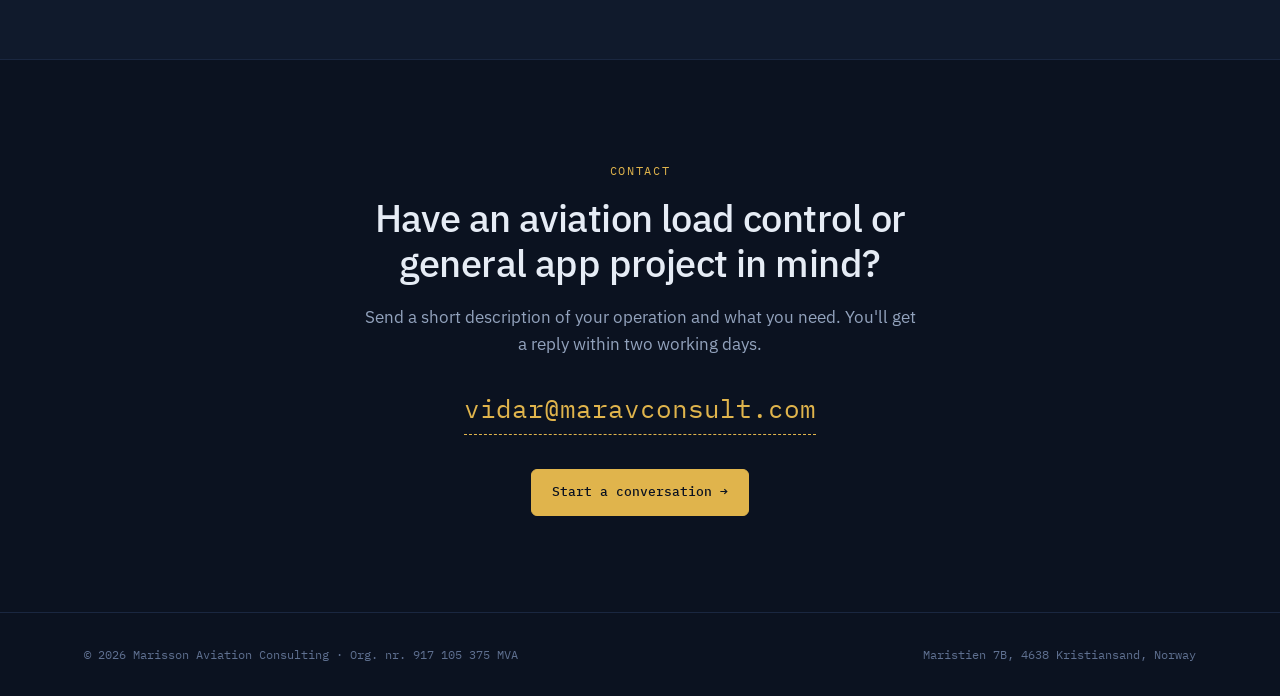
==== commit 77e1fb45: "Apps section: generalise heading and nav label beyond training apps Co-Authored-By: Claude Opus 5.5 " ====
--- a/index.html
+++ b/index.html
@@ -223,7 +223,7 @@
       <div class="links">
         <a href="#services">Services</a>
         <a href="#approach">Approach</a>
-        <a href="#apps">Training apps</a>
+        <a href="#apps">Apps</a>
         <a href="#about">About</a>
       </div>
       <div class="nav-right">
@@ -234,7 +234,7 @@
     <div class="mobile-menu">
       <a href="#services">Services</a>
       <a href="#approach">Approach</a>
-      <a href="#apps">Training apps</a>
+      <a href="#apps">Apps</a>
       <a href="#about">About</a>
       <a href="#contact" class="btn">Get in touch →</a>
     </div>
@@ -416,9 +416,9 @@
   <section id="apps">
     <div class="wrap">
       <div class="sec-head">
-        <span class="eyebrow" style="color:var(--accent-2)">Training apps</span>
+        <span class="eyebrow" style="color:var(--accent-2)">Apps</span>
         <h2>Selected application work.</h2>
-        <p>Examples of training applications designed and built in-house.</p>
+        <p>Examples of training, lifestyle and utility apps designed and built in-house.</p>
       </div>
       <div class="apps-grid">
         <div class="app wide">
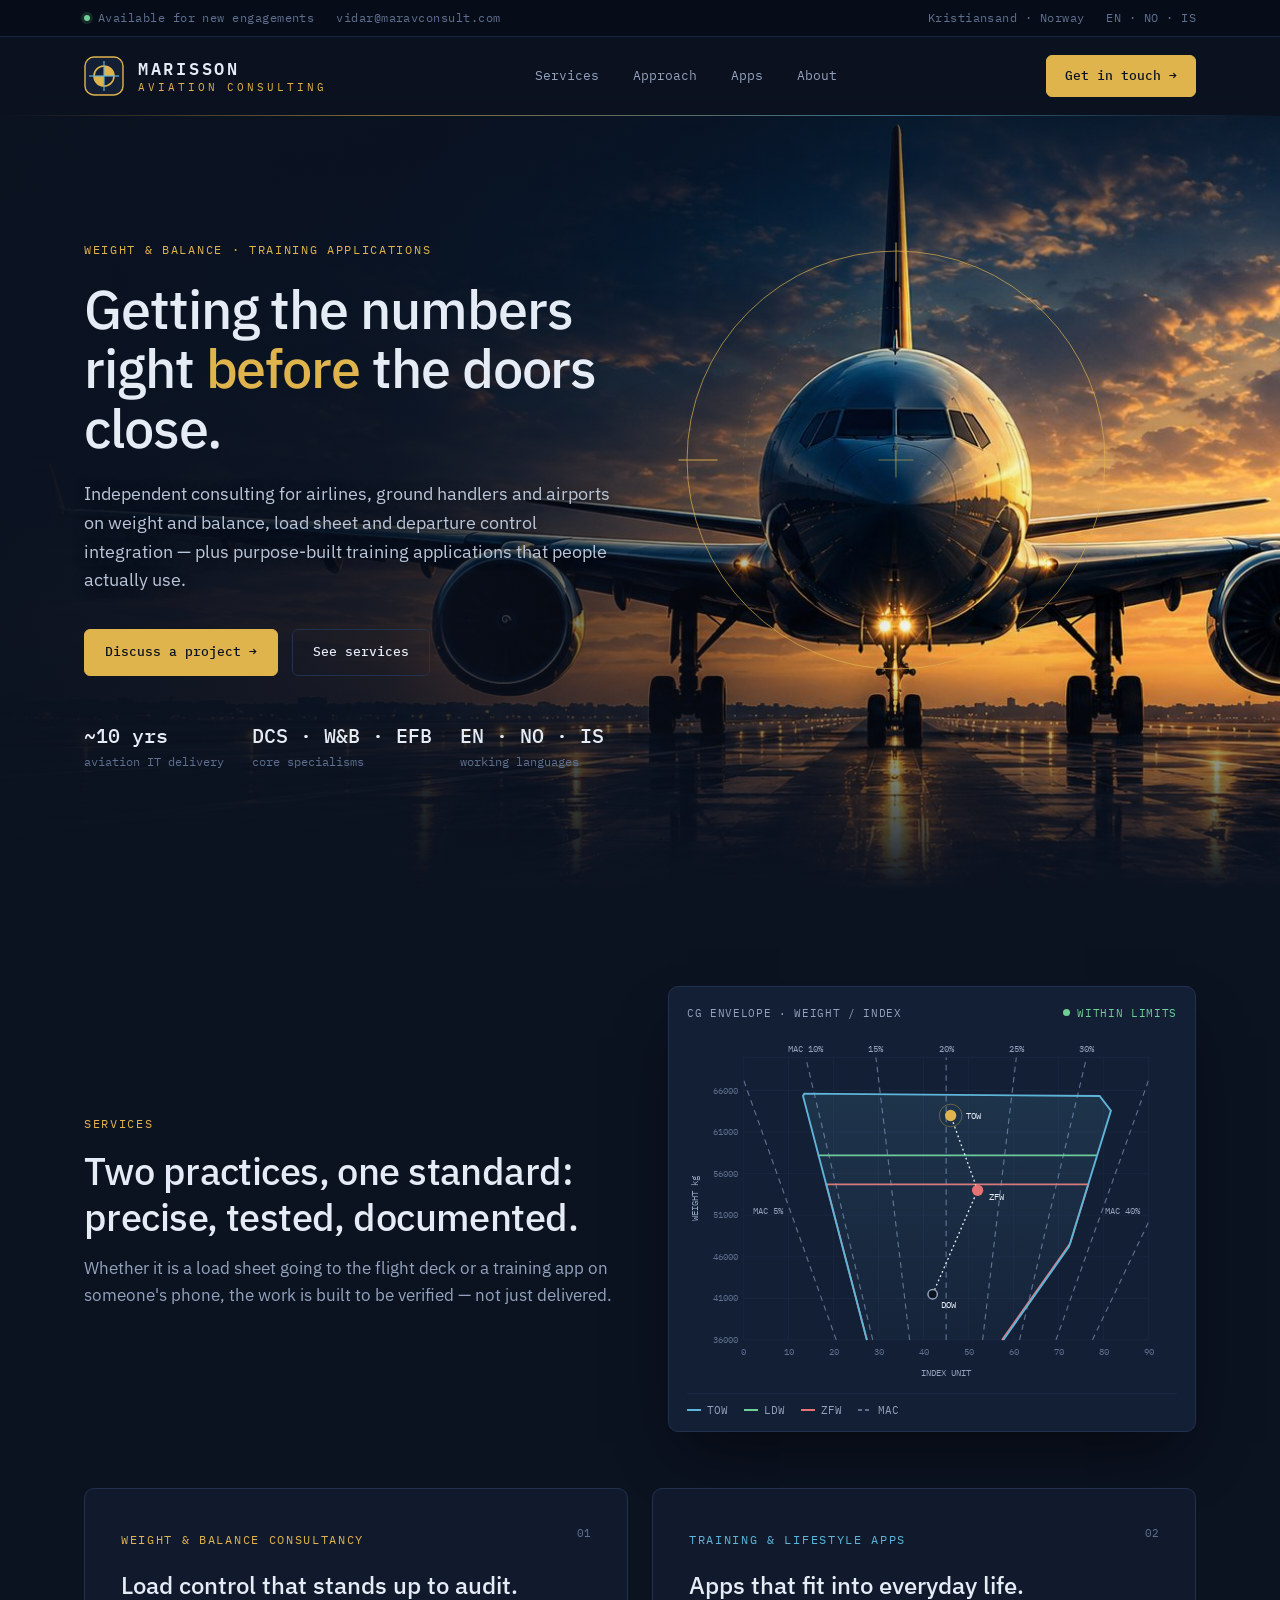
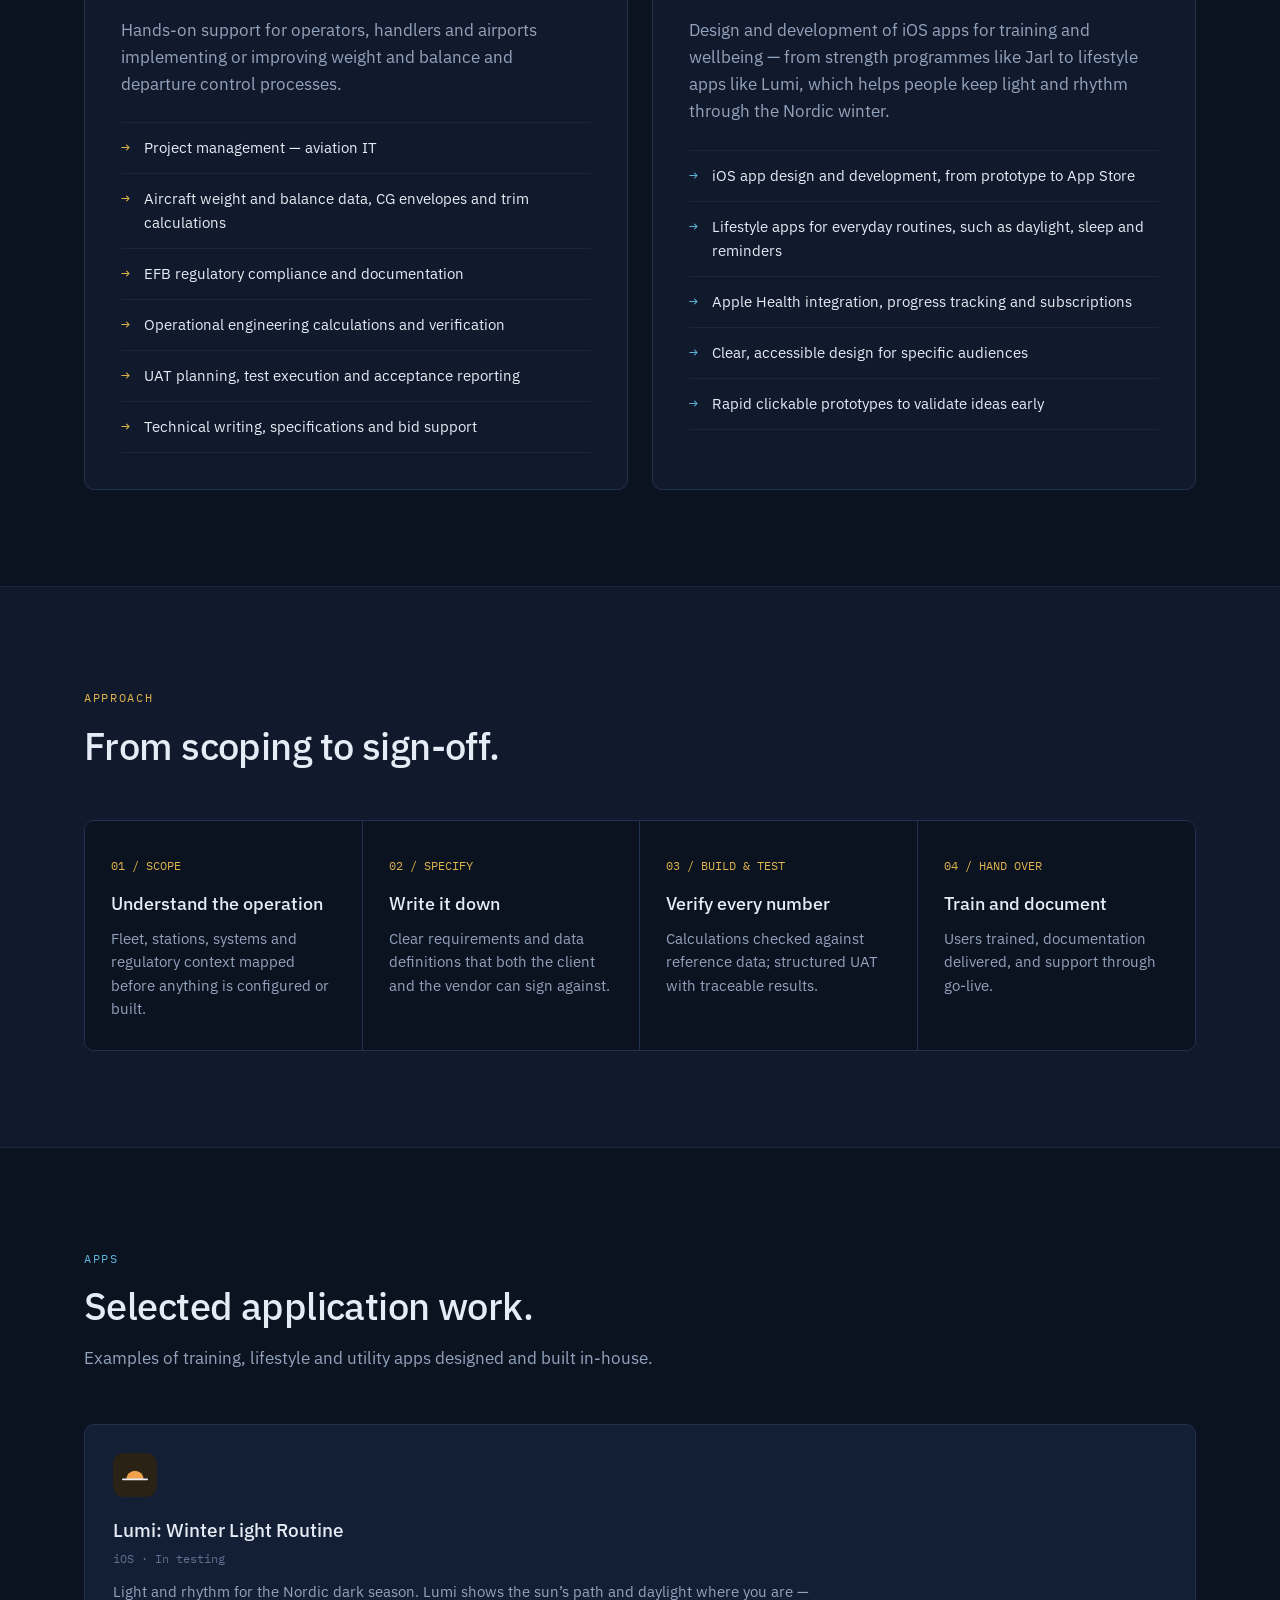
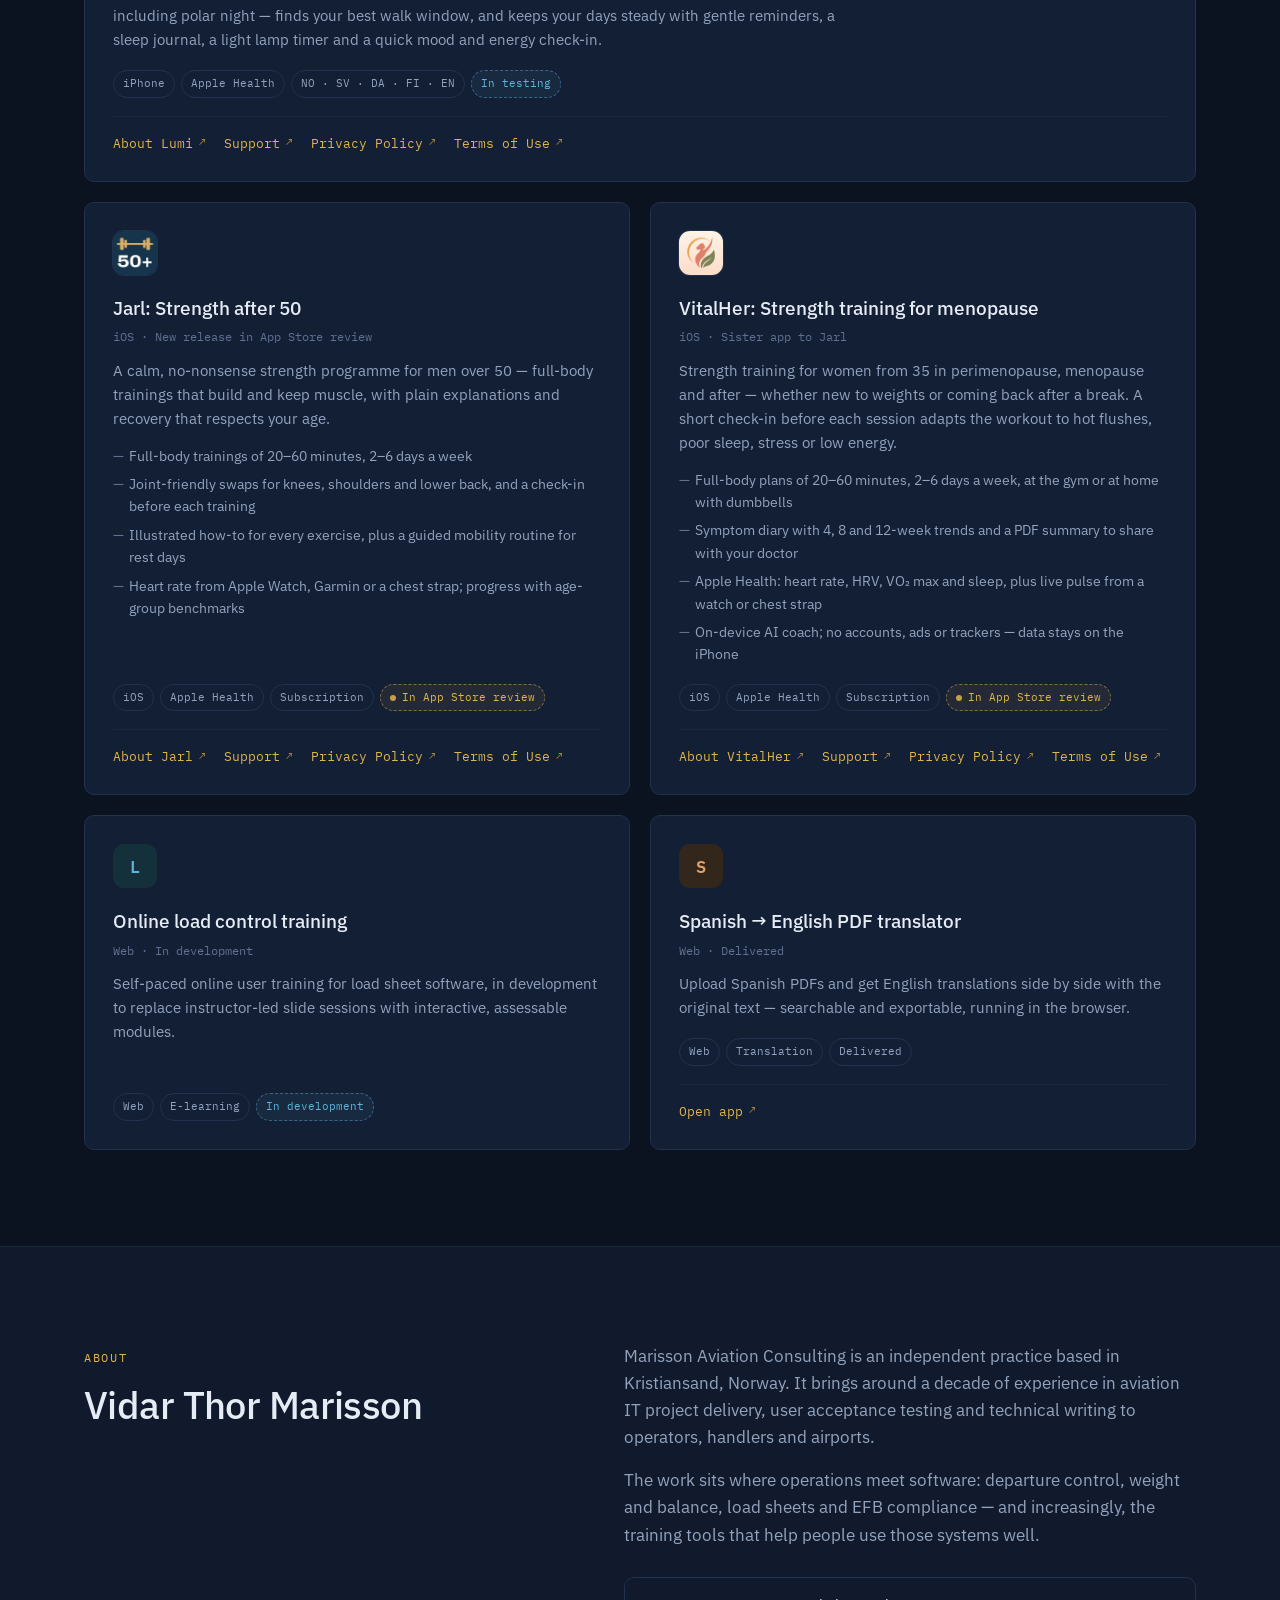
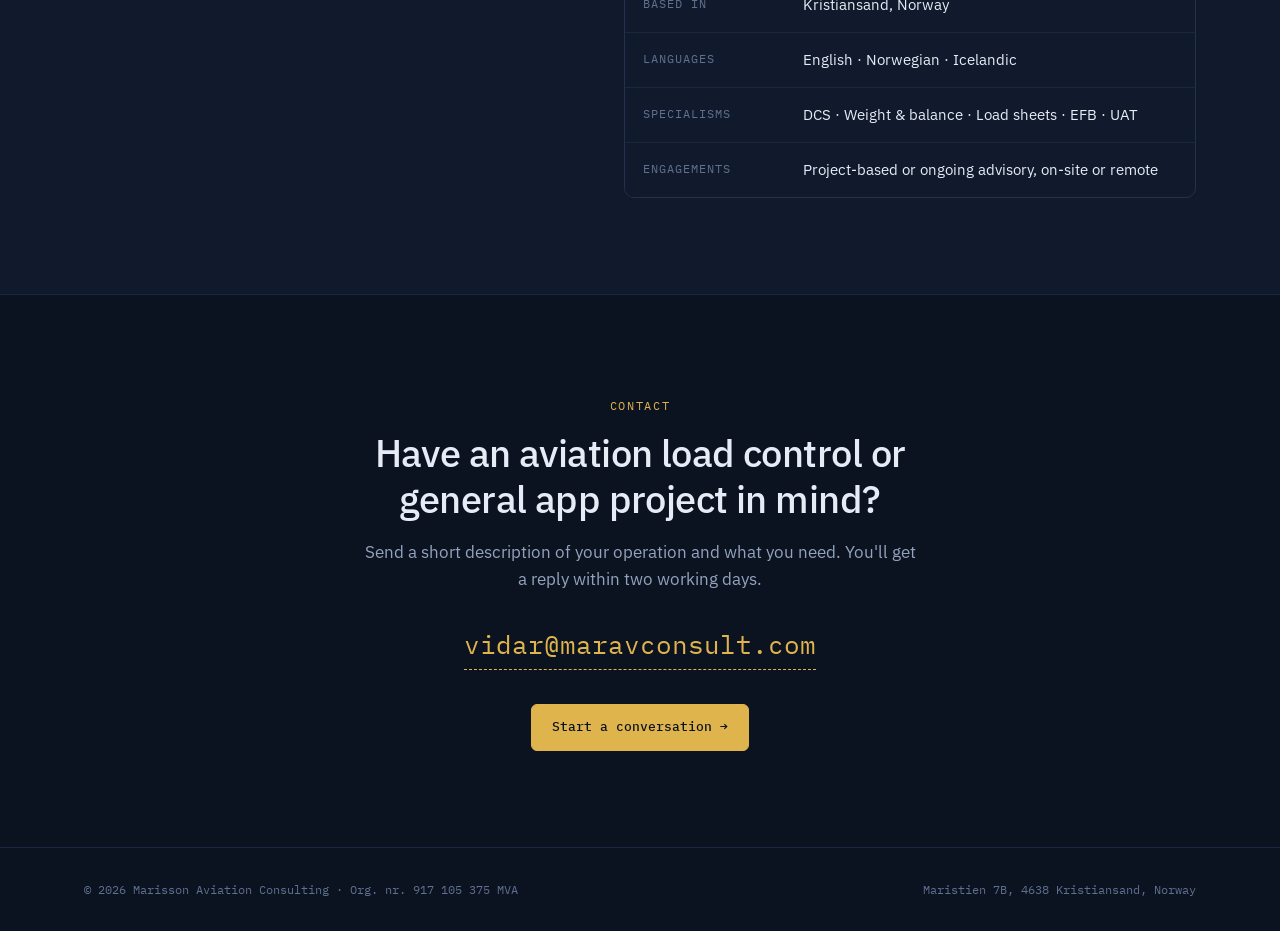
==== commit 7ca20f4a: "Apps: new Jarl icon, VitalHer details and links, 'In App Store review' status Co-Authored-By: Claude" ====
--- a/index.html
+++ b/index.html
@@ -138,6 +138,14 @@
   .app-links a::after{content:"↗";font-size:11px;opacity:.7}
   .app-links a:hover{color:#ecc565;text-decoration:underline;text-underline-offset:3px}
   .chip{font-family:var(--mono);font-size:11px;padding:4px 9px;border:1px solid var(--line);border-radius:20px;color:var(--muted)}
+  .chip.review{border:1px dashed rgba(224,180,76,.5);color:var(--accent);background:rgba(224,180,76,.08);display:inline-flex;align-items:center;gap:6px}
+  .chip.review::before{content:"";width:6px;height:6px;border-radius:50%;background:currentColor;opacity:.85}
+  .app .icon.img{overflow:hidden;padding:0;box-shadow:0 0 0 1px var(--line)}
+  .app .icon.img img{width:100%;height:100%;display:block}
+  .app p:has(+ .feats){flex:none}
+  .app .feats{flex:1;align-content:start;list-style:none;margin:14px 0 0;padding:0;display:grid;gap:6px;font-size:14px;color:var(--muted)}
+  .app .feats li{padding-left:16px;position:relative}
+  .app .feats li::before{content:"—";position:absolute;left:0;color:var(--dim)}
   .chip.dev{border:1px dashed rgba(95,180,217,.45);color:var(--accent-2);background:rgba(95,180,217,.08)}
 
   .about{display:grid;grid-template-columns:1fr 1.2fr;gap:64px;align-items:start}
@@ -435,11 +443,17 @@
           </div>
         </div>
         <div class="app">
-          <div class="icon" style="background:#1d2c46;color:#e0b44c">J</div>
+          <div class="icon img"><img src="img/apps/jarl.png" alt="Jarl app icon" width="44" height="44"></div>
           <h4>Jarl: Strength after 50</h4>
-          <div class="sub">iOS · Consumer fitness</div>
-          <p>A calm, no-nonsense strength programme for men over 50 — three full-body sessions a week, joint-friendly exercise swaps, illustrated how-tos and Apple Health heart-rate readings.</p>
-          <div class="chips"><span class="chip">iOS</span><span class="chip">Apple Health</span><span class="chip">Subscription</span></div>
+          <div class="sub">iOS · New release in App Store review</div>
+          <p>A calm, no-nonsense strength programme for men over 50 — full-body trainings that build and keep muscle, with plain explanations and recovery that respects your age.</p>
+          <ul class="feats">
+            <li>Full-body trainings of 20–60 minutes, 2–6 days a week</li>
+            <li>Joint-friendly swaps for knees, shoulders and lower back, and a check-in before each training</li>
+            <li>Illustrated how-to for every exercise, plus a guided mobility routine for rest days</li>
+            <li>Heart rate from Apple Watch, Garmin or a chest strap; progress with age-group benchmarks</li>
+          </ul>
+          <div class="chips"><span class="chip">iOS</span><span class="chip">Apple Health</span><span class="chip">Subscription</span><span class="chip review">In App Store review</span></div>
           <div class="app-links">
             <a href="jarl/" target="_blank" rel="noopener">About Jarl</a>
             <a href="https://vidarmar.github.io/garpur-jarl/support.html" target="_blank" rel="noopener">Support</a>
@@ -448,11 +462,23 @@
           </div>
         </div>
         <div class="app">
-          <div class="icon" style="background:#2a1f33;color:#d9a3c9">W</div>
-          <h4>Strength Training for women in perimenopause, menopause and beyond</h4>
-          <div class="sub">iOS · In development</div>
-          <p>A sister app to Jarl — a progressive strength programme adapted to the realities of this stage of life.</p>
-          <div class="chips"><span class="chip">iOS</span><span class="chip dev">In development</span></div>
+          <div class="icon img"><img src="img/apps/vitalher.png" alt="VitalHer app icon" width="44" height="44"></div>
+          <h4>VitalHer: Strength training for menopause</h4>
+          <div class="sub">iOS · Sister app to Jarl</div>
+          <p>Strength training for women from 35 in perimenopause, menopause and after — whether new to weights or coming back after a break. A short check-in before each session adapts the workout to hot flushes, poor sleep, stress or low energy.</p>
+          <ul class="feats">
+            <li>Full-body plans of 20–60 minutes, 2–6 days a week, at the gym or at home with dumbbells</li>
+            <li>Symptom diary with 4, 8 and 12-week trends and a PDF summary to share with your doctor</li>
+            <li>Apple Health: heart rate, HRV, VO₂ max and sleep, plus live pulse from a watch or chest strap</li>
+            <li>On-device AI coach; no accounts, ads or trackers — data stays on the iPhone</li>
+          </ul>
+          <div class="chips"><span class="chip">iOS</span><span class="chip">Apple Health</span><span class="chip">Subscription</span><span class="chip review">In App Store review</span></div>
+          <div class="app-links">
+            <a href="https://vidarmar.github.io/vitalher/" target="_blank" rel="noopener">About VitalHer</a>
+            <a href="https://vidarmar.github.io/vitalher/support.html" target="_blank" rel="noopener">Support</a>
+            <a href="https://vidarmar.github.io/vitalher/privacy.html" target="_blank" rel="noopener">Privacy Policy</a>
+            <a href="https://vidarmar.github.io/vitalher/terms.html" target="_blank" rel="noopener">Terms of Use</a>
+          </div>
         </div>
         <div class="app">
           <div class="icon" style="background:#14303a;color:#5fb4d9">L</div>
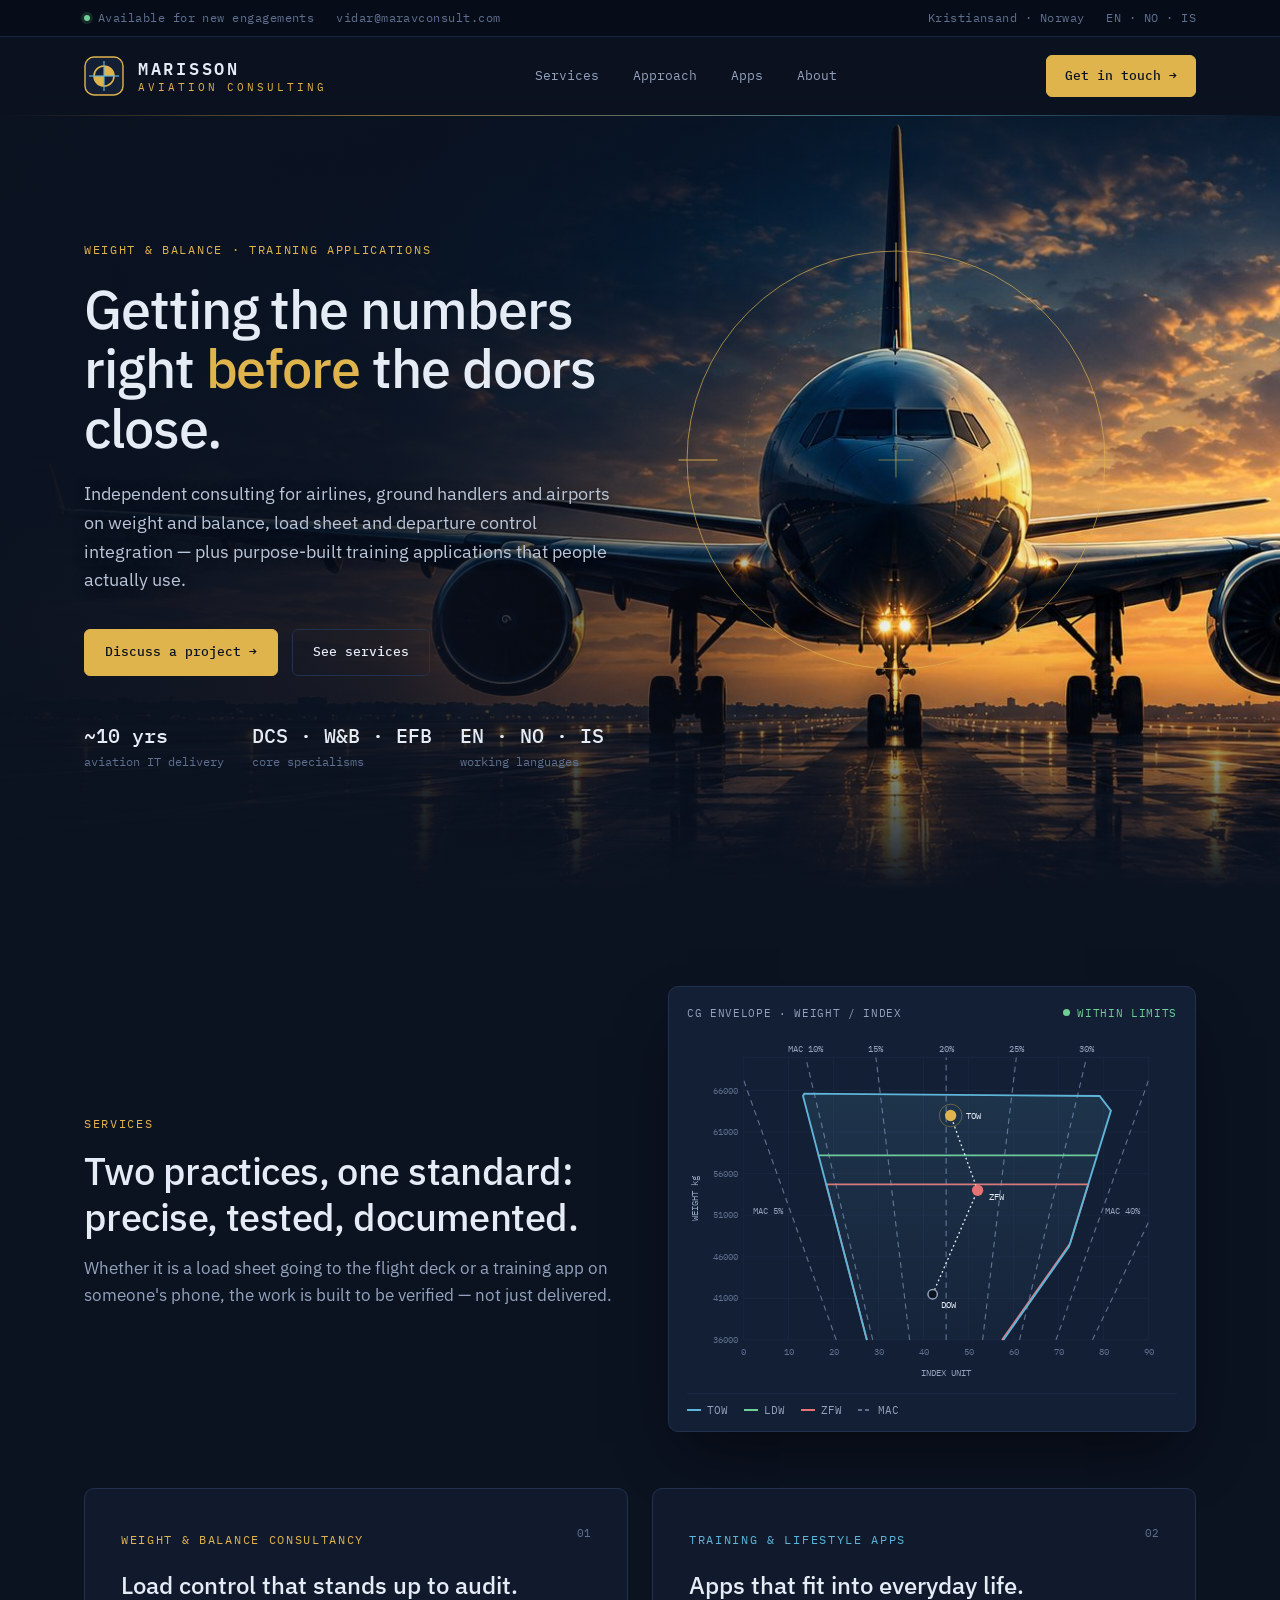
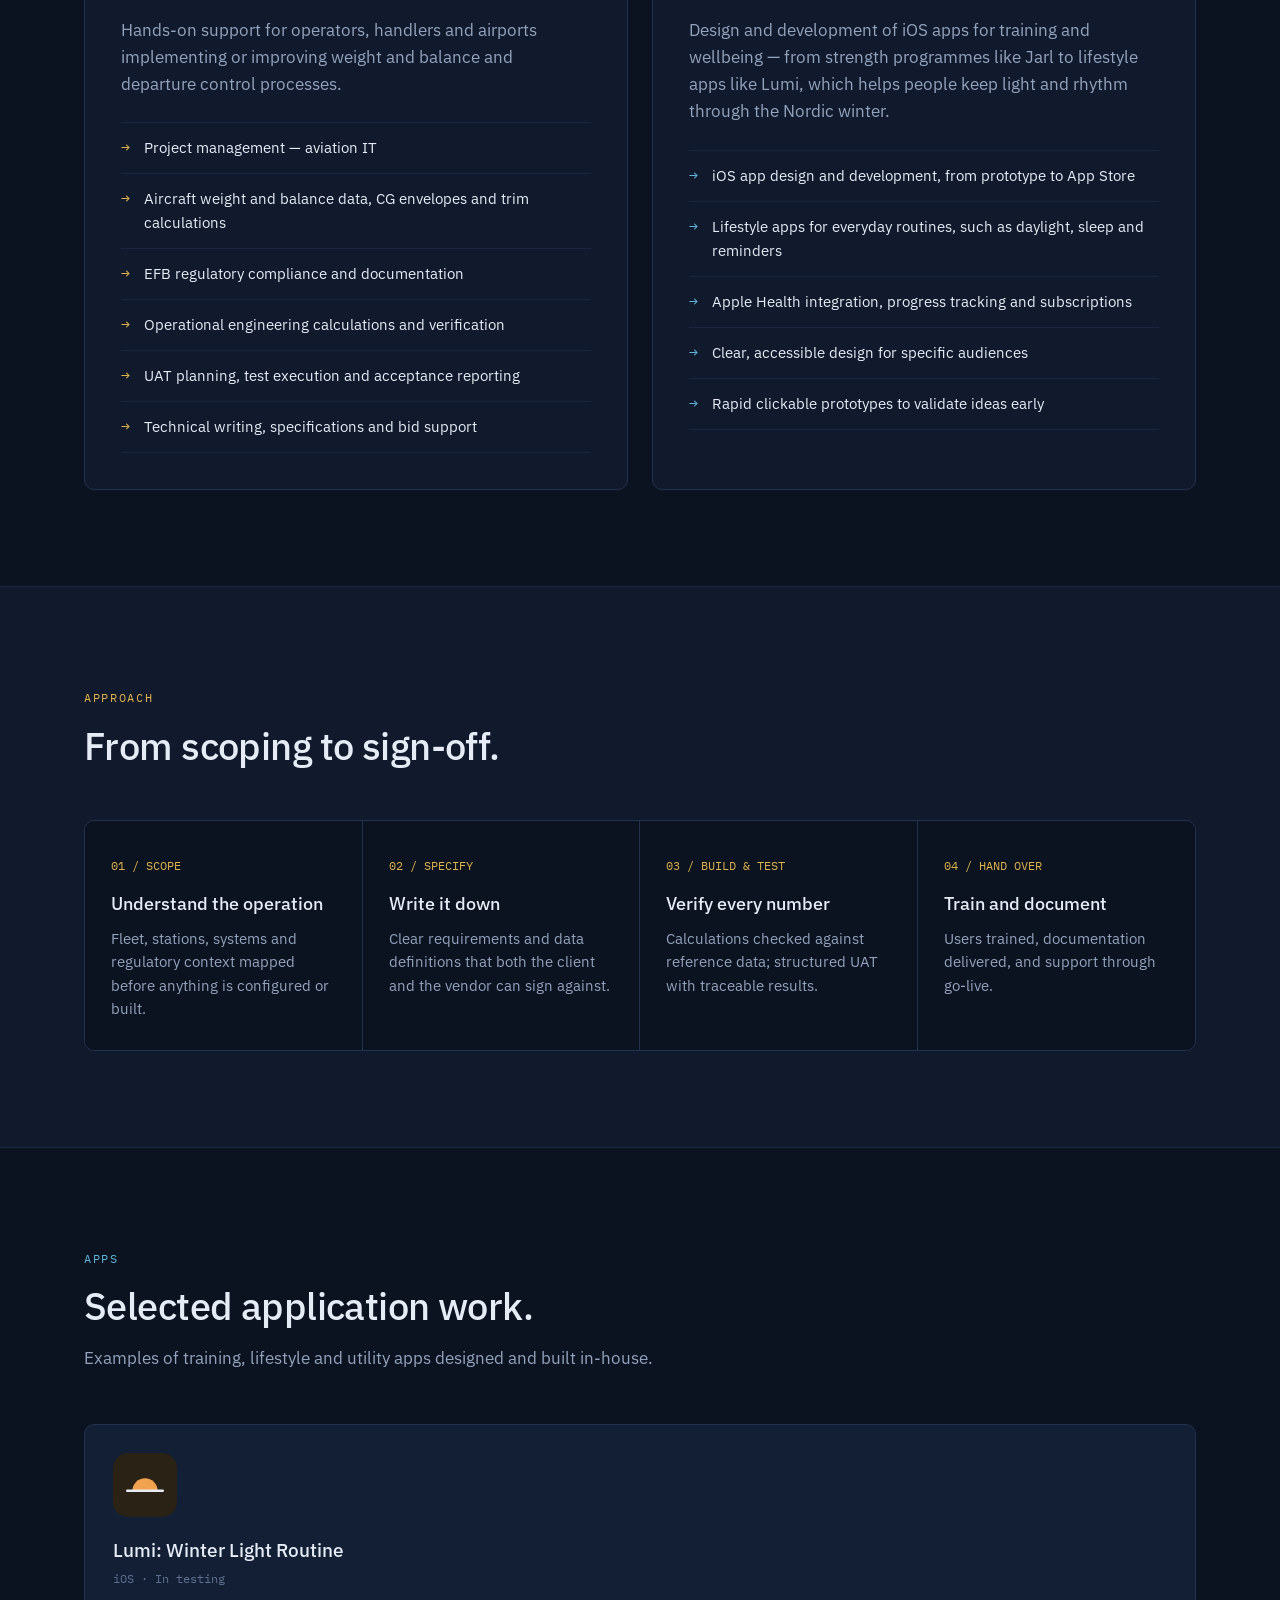
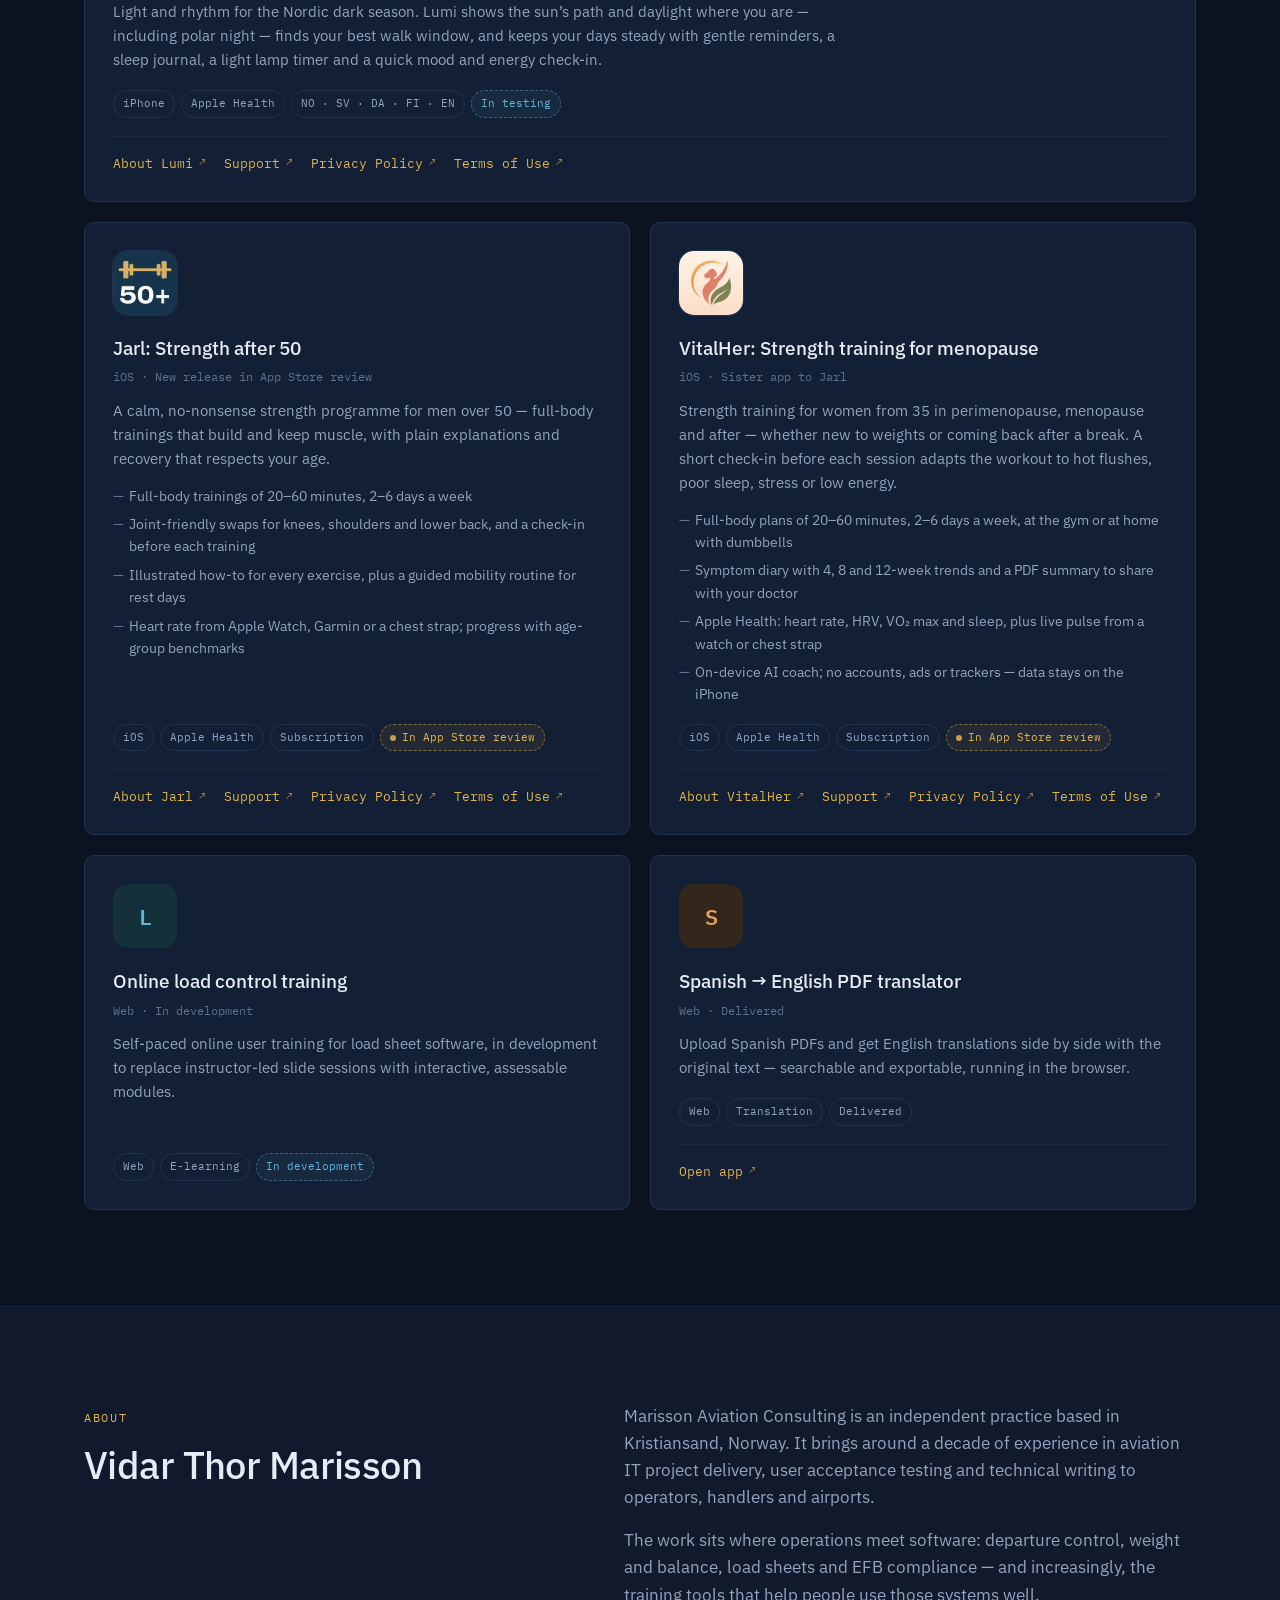
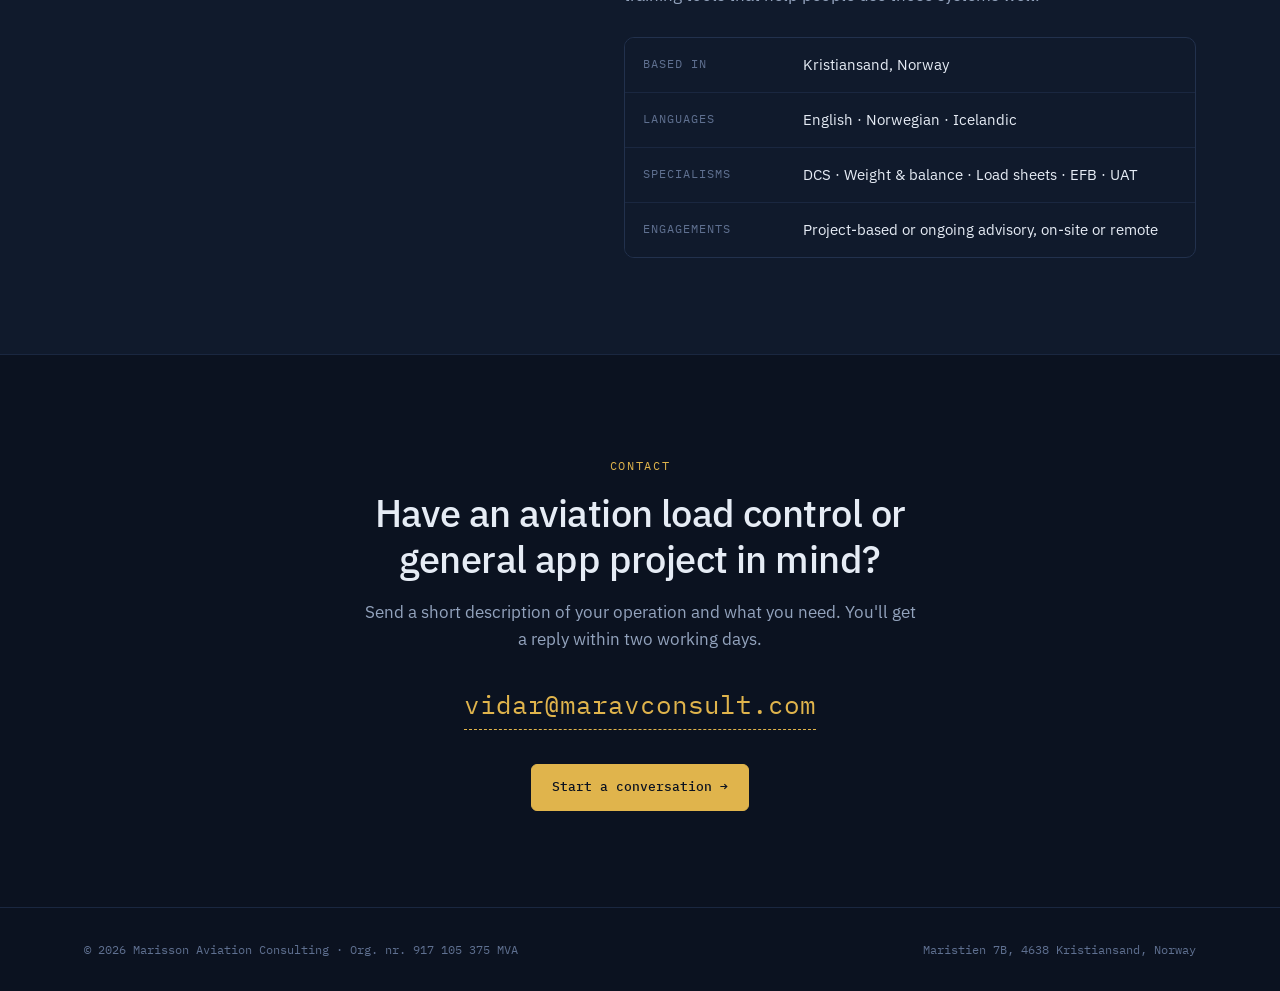
==== commit 21121ef8: "Apps: larger app icons Co-Authored-By: Claude Opus 5.5 <noreply@anthropic.com> Claude-Session: https" ====
--- a/index.html
+++ b/index.html
@@ -126,7 +126,7 @@
 
   .apps-grid{display:grid;grid-template-columns:repeat(2,1fr);gap:20px}
   .app{border:1px solid var(--line);border-radius:10px;padding:28px;background:var(--panel);display:flex;flex-direction:column}
-  .app .icon{width:44px;height:44px;border-radius:11px;display:grid;place-items:center;font-family:var(--mono);font-weight:600;margin-bottom:18px}
+  .app .icon{width:64px;height:64px;border-radius:15px;font-size:22px;display:grid;place-items:center;font-family:var(--mono);font-weight:600;margin-bottom:18px}
   .app h4{font-size:19px;font-weight:500}
   .app .sub{font-family:var(--mono);font-size:12px;color:var(--dim);margin:4px 0 12px}
   .app p{font-size:15px;color:var(--muted);flex:1}
@@ -430,7 +430,7 @@
       </div>
       <div class="apps-grid">
         <div class="app wide">
-          <div class="icon" style="background:#2b2216"><svg viewBox="0 0 30 18" width="26" height="16" aria-hidden="true"><path d="M5 14a10 10 0 0 1 20 0z" fill="#F0A24E"/><path d="M1 14h28" stroke="#E7ECF4" stroke-width="2" stroke-linecap="round"/></svg></div>
+          <div class="icon" style="background:#2b2216"><svg viewBox="0 0 30 18" width="38" height="23" aria-hidden="true"><path d="M5 14a10 10 0 0 1 20 0z" fill="#F0A24E"/><path d="M1 14h28" stroke="#E7ECF4" stroke-width="2" stroke-linecap="round"/></svg></div>
           <h4>Lumi: Winter Light Routine</h4>
           <div class="sub">iOS · In testing</div>
           <p>Light and rhythm for the Nordic dark season. Lumi shows the sun’s path and daylight where you are — including polar night — finds your best walk window, and keeps your days steady with gentle reminders, a sleep journal, a light lamp timer and a quick mood and energy check-in.</p>
@@ -443,7 +443,7 @@
           </div>
         </div>
         <div class="app">
-          <div class="icon img"><img src="img/apps/jarl.png" alt="Jarl app icon" width="44" height="44"></div>
+          <div class="icon img"><img src="img/apps/jarl.png" alt="Jarl app icon" width="64" height="64"></div>
           <h4>Jarl: Strength after 50</h4>
           <div class="sub">iOS · New release in App Store review</div>
           <p>A calm, no-nonsense strength programme for men over 50 — full-body trainings that build and keep muscle, with plain explanations and recovery that respects your age.</p>
@@ -462,7 +462,7 @@
           </div>
         </div>
         <div class="app">
-          <div class="icon img"><img src="img/apps/vitalher.png" alt="VitalHer app icon" width="44" height="44"></div>
+          <div class="icon img"><img src="img/apps/vitalher.png" alt="VitalHer app icon" width="64" height="64"></div>
           <h4>VitalHer: Strength training for menopause</h4>
           <div class="sub">iOS · Sister app to Jarl</div>
           <p>Strength training for women from 35 in perimenopause, menopause and after — whether new to weights or coming back after a break. A short check-in before each session adapts the workout to hot flushes, poor sleep, stress or low energy.</p>
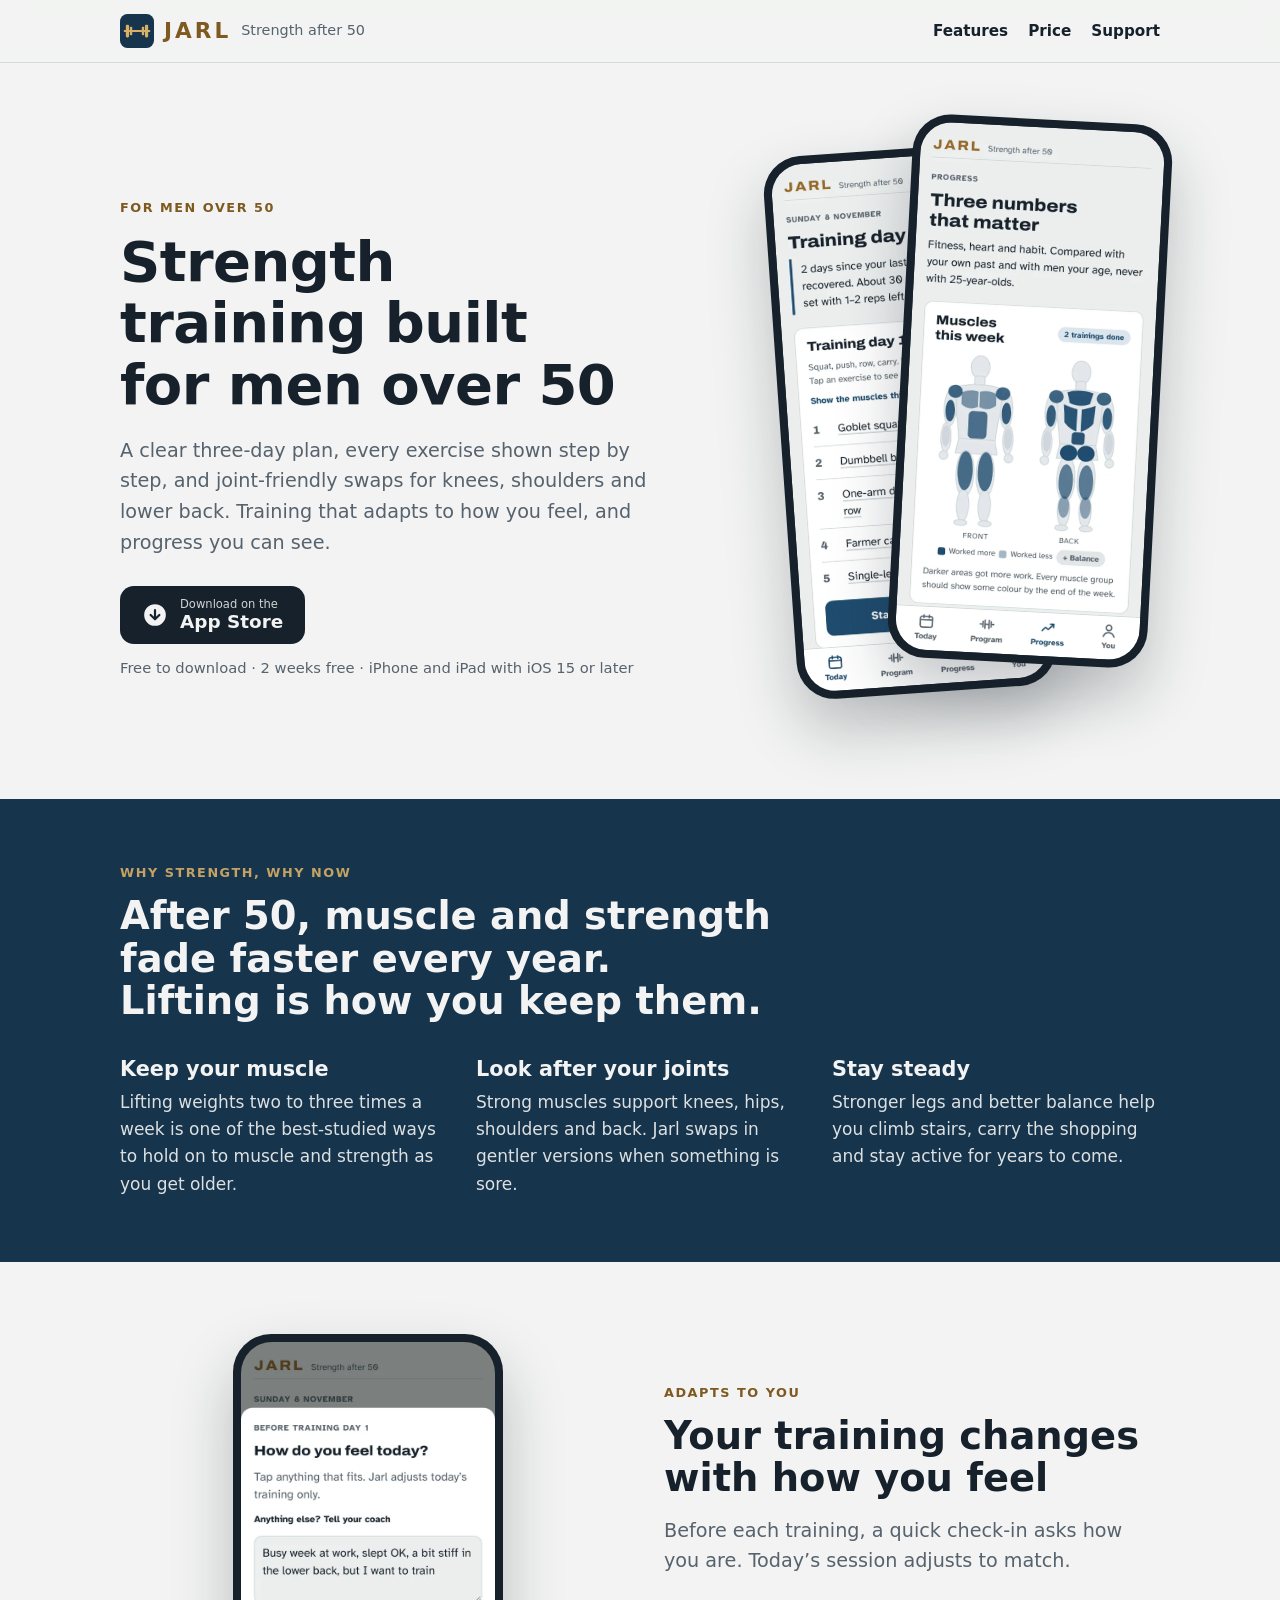
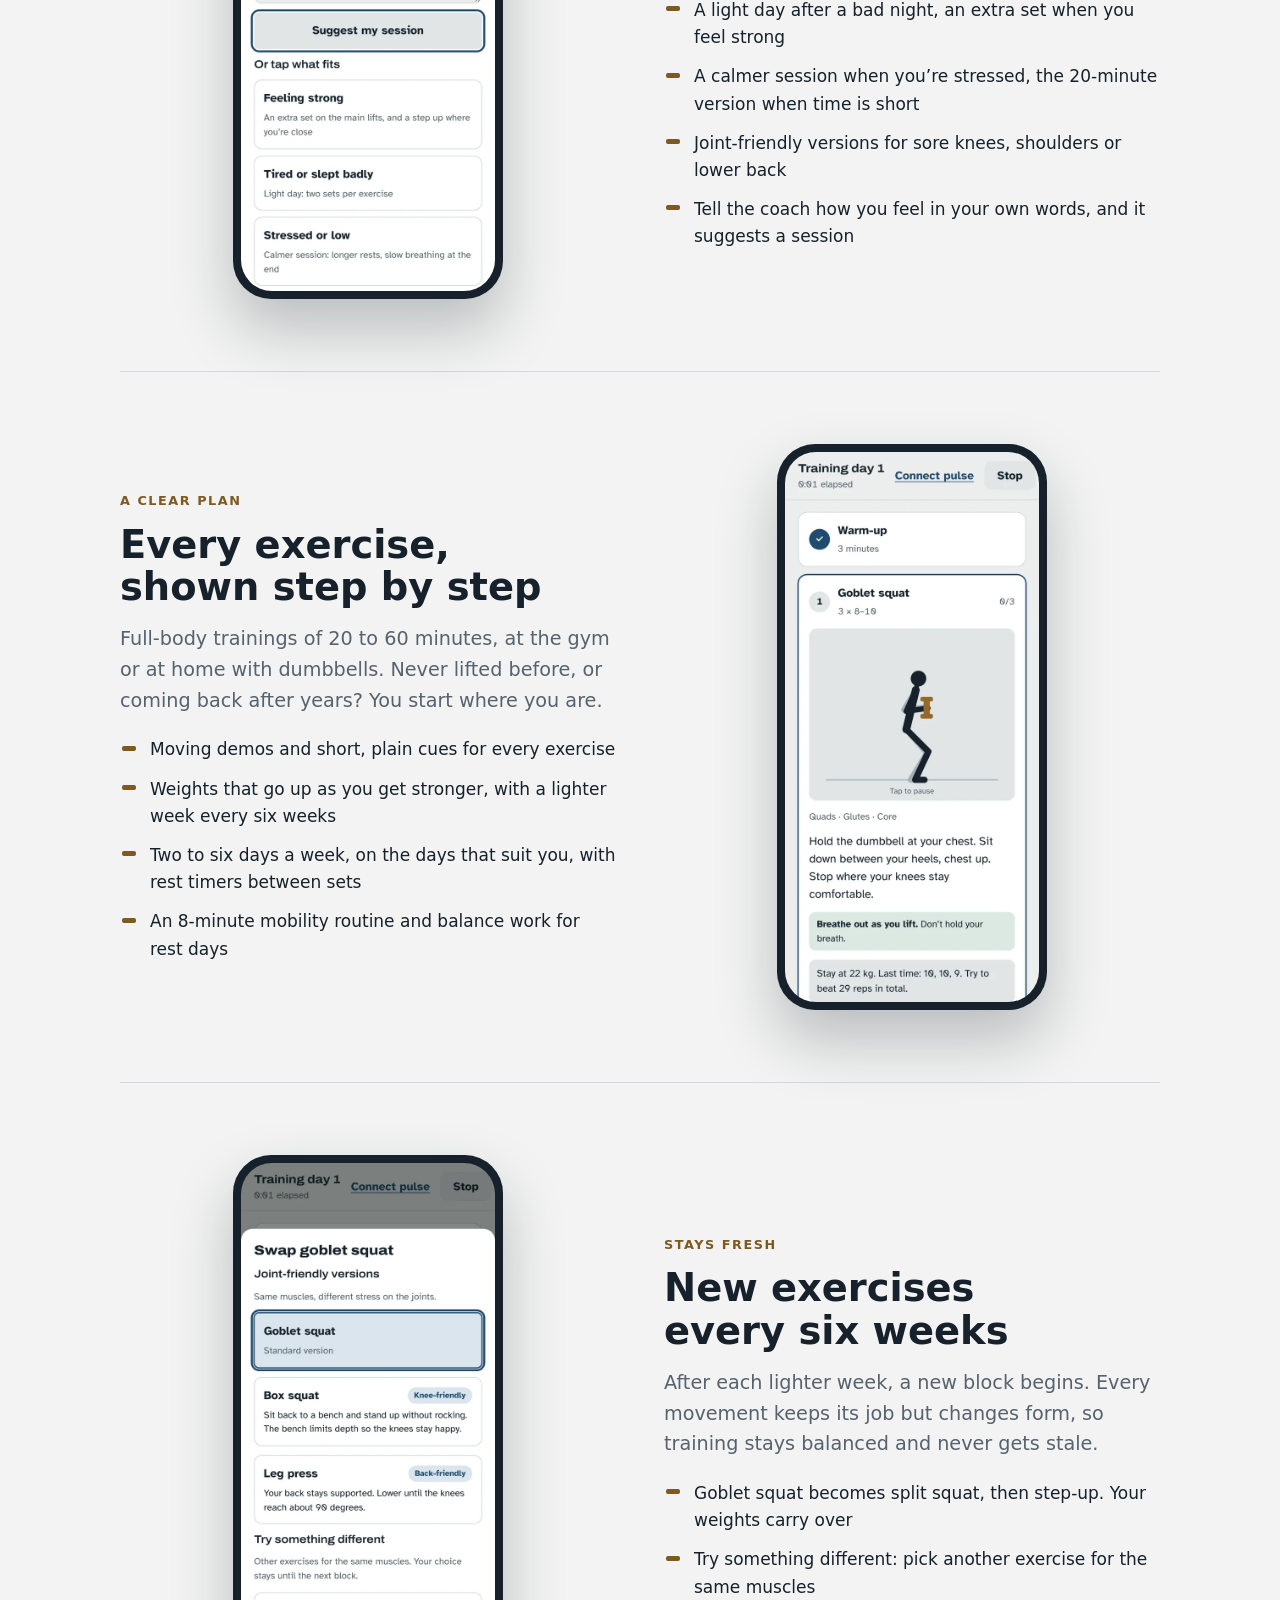
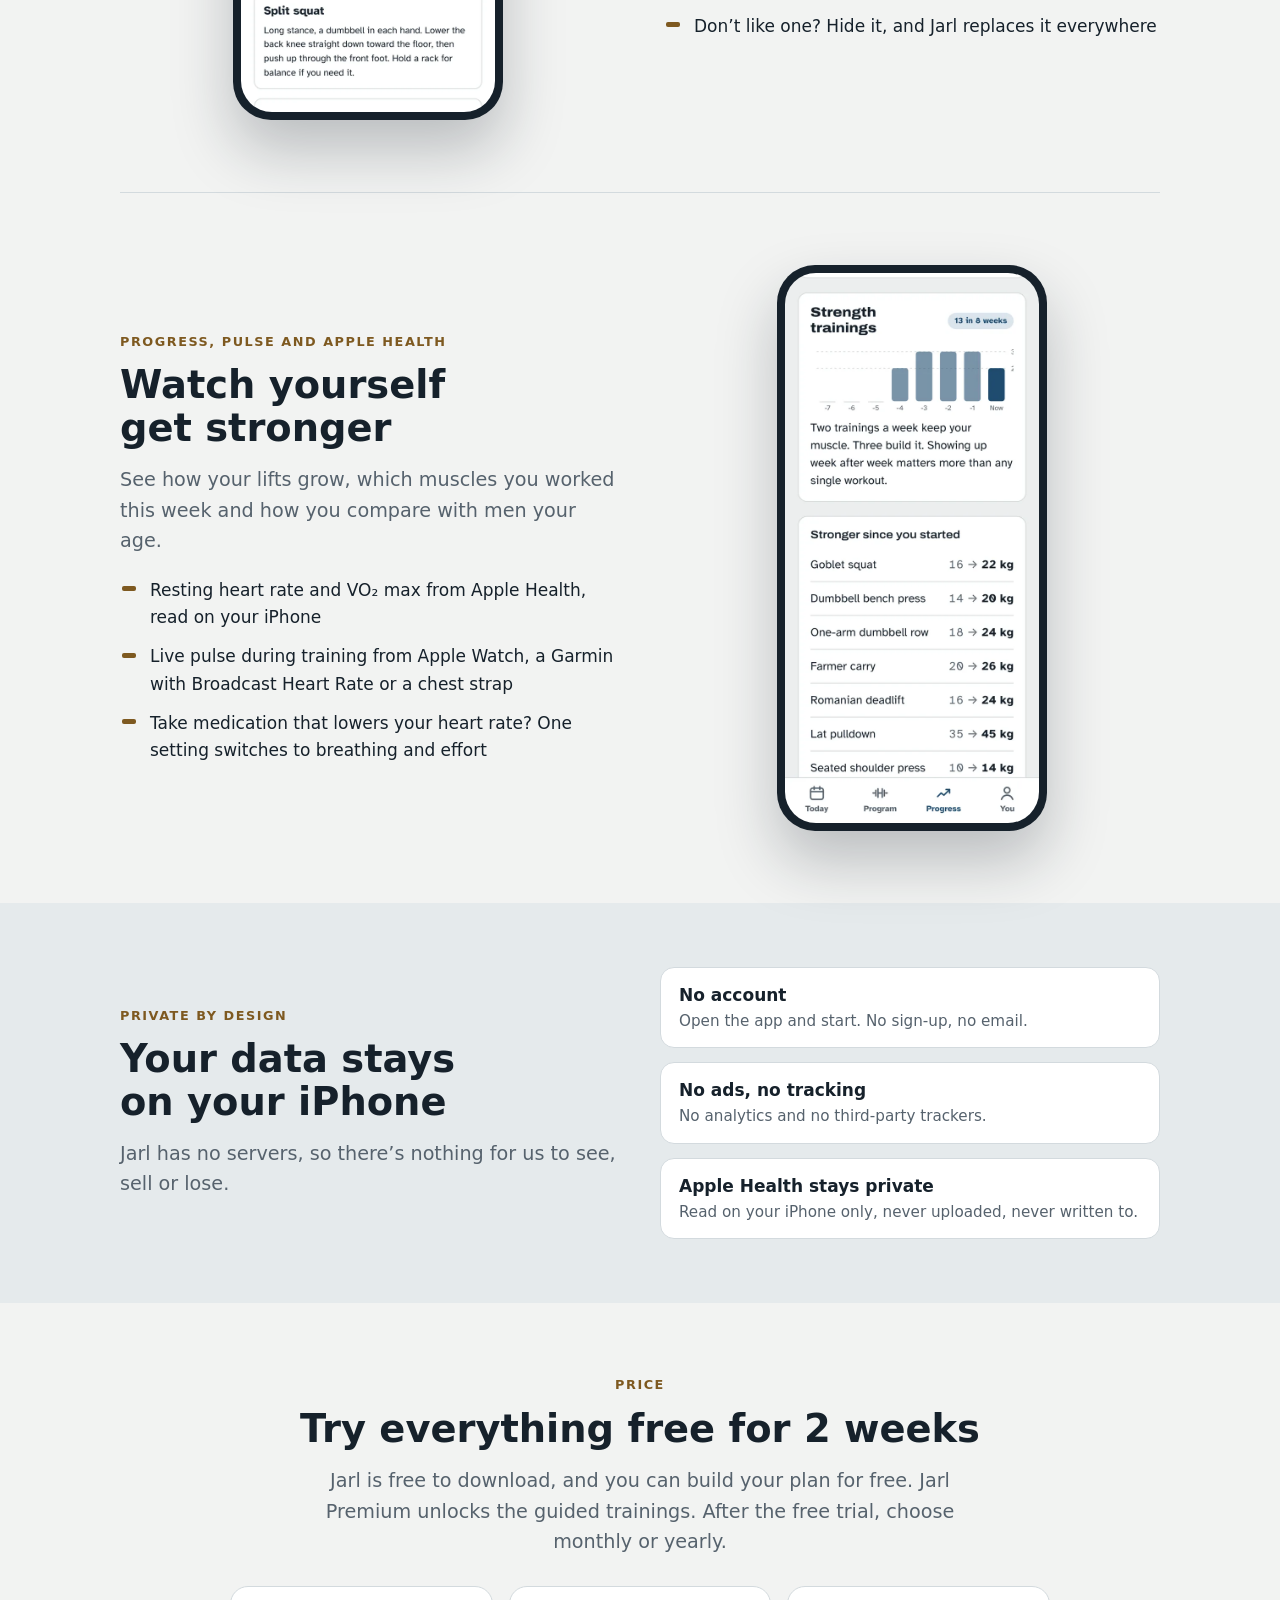
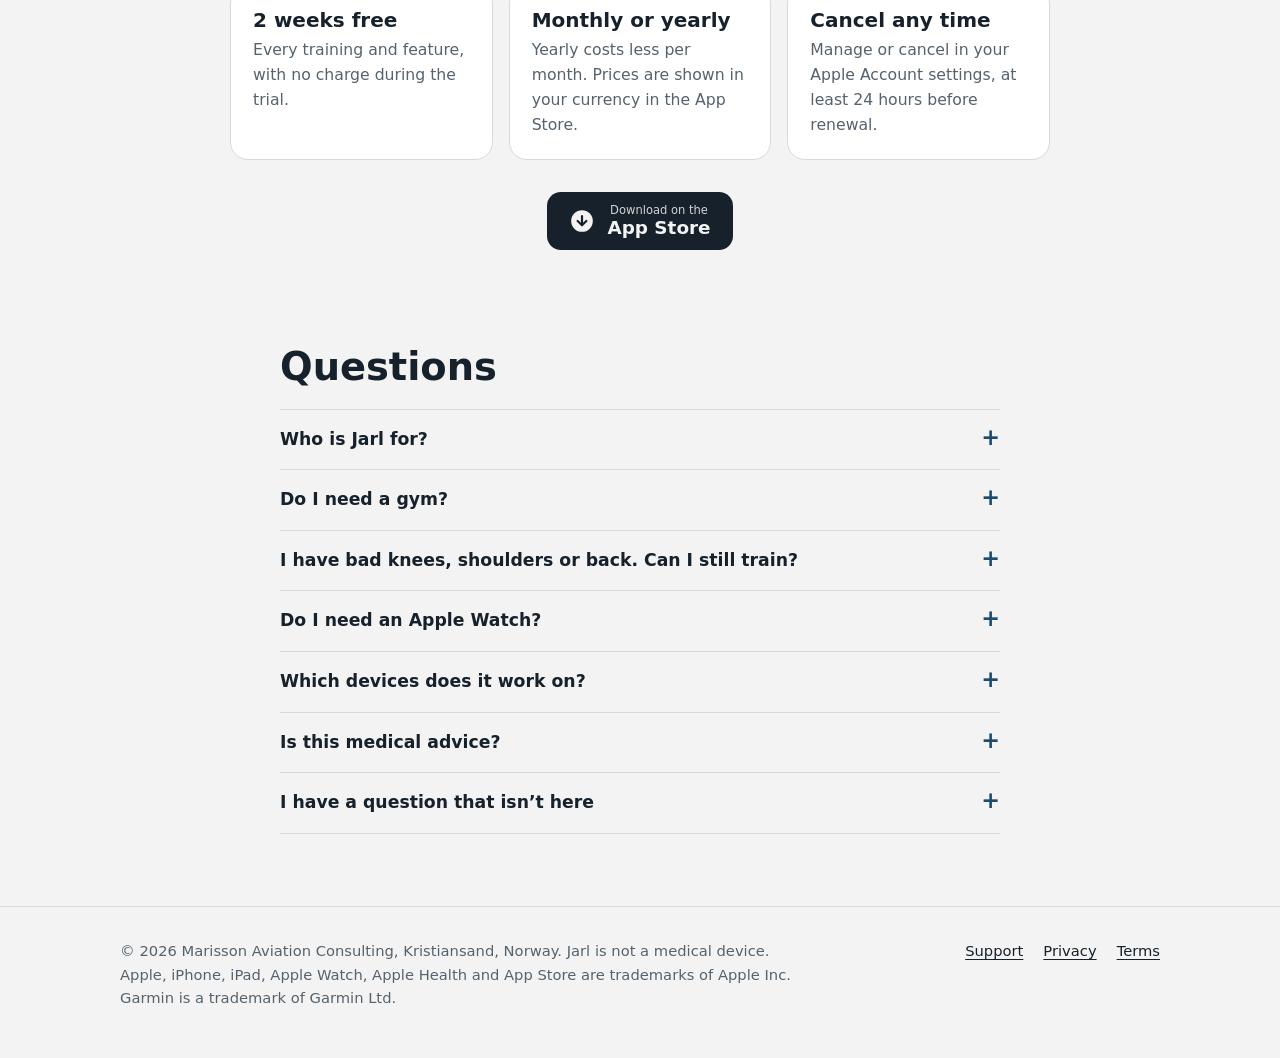
==== commit a1807c8c: "Add files via upload" ====
--- a/index.html
+++ b/index.html
@@ -2,572 +2,260 @@
 <html lang="en">
 <head>
 <meta charset="utf-8">
-<meta name="viewport" content="width=device-width, initial-scale=1">
-<title>Marisson Aviation Consulting</title>
-<meta name="description" content="Independent aviation IT consulting: weight and balance, load sheet and DCS integration, EFB compliance, and development of training applications.">
-<link rel="preconnect" href="https://fonts.googleapis.com">
-<link rel="preconnect" href="https://fonts.gstatic.com" crossorigin>
-<link href="https://fonts.googleapis.com/css2?family=IBM+Plex+Mono:wght@400;500;600&family=IBM+Plex+Sans:wght@300;400;500;600&display=swap" rel="stylesheet">
+<meta name="viewport" content="width=device-width, initial-scale=1, viewport-fit=cover">
+<title>Jarl: Strength training for men over 50</title>
+<meta name="description" content="Jarl is a strength training app for men over 50. A clear three-day plan, joint-friendly swaps for knees, shoulders and back, live pulse and progress compared with men your age. Your data stays on your iPhone.">
+<meta name="apple-itunes-app" content="app-id=6819707620">
+<meta property="og:title" content="Jarl: Strength training for men over 50">
+<meta property="og:description" content="A clear plan, joint-friendly swaps and training that adapts to how you feel. Free for 2 weeks on iPhone.">
+<meta property="og:image" content="https://maravconsult.com/jarl/img/today.webp">
+<meta name="theme-color" content="#16344C">
+<link rel="icon" href="apple-touch-icon.png">
+<link rel="canonical" href="https://maravconsult.com/jarl/">
+<link rel="apple-touch-icon" href="apple-touch-icon.png">
+<link rel="stylesheet" href="fonts.css">
 <style>
-  :root{
-    --hero-img:url("[data-uri]");
-    --bg:#0b1220; --bg-2:#101a2c; --panel:#131f34; --line:#22314d; --line-soft:#1a2740;
-    --text:#e6ecf5; --muted:#93a3bd; --dim:#5f7090;
-    --accent:#e0b44c; --accent-2:#5fb4d9; --ok:#6fcf97; --warn:#e57373;
-    --mono:'IBM Plex Mono',ui-monospace,monospace; --sans:'IBM Plex Sans',system-ui,sans-serif;
-    --max:1160px;
-  }
-  *{box-sizing:border-box;margin:0;padding:0}
-  html{scroll-behavior:smooth;scroll-padding-top:72px}
-  body{background:var(--bg);color:var(--text);font-family:var(--sans);font-size:17px;line-height:1.6;-webkit-font-smoothing:antialiased}
-  a{color:inherit;text-decoration:none}
-  .wrap{max-width:var(--max);margin:0 auto;padding:0 24px}
-  .mono{font-family:var(--mono)}
-  .eyebrow{font-family:var(--mono);font-size:12px;letter-spacing:.14em;text-transform:uppercase;color:var(--accent)}
-
-  /* Header */
-  .topbar{background:#070d18;border-bottom:1px solid var(--line-soft);font-family:var(--mono);font-size:11.5px;color:var(--dim);letter-spacing:.04em}
-  .topbar .wrap{display:flex;justify-content:space-between;align-items:center;height:36px;gap:16px}
-  .topbar .tb-left,.topbar .tb-right{display:flex;gap:22px;align-items:center}
-  .topbar a:hover{color:var(--accent)}
-  .topbar .dot{display:inline-block;width:6px;height:6px;border-radius:50%;background:var(--ok);margin-right:8px;vertical-align:1px;box-shadow:0 0 0 3px rgba(111,207,151,.15)}
-  header{position:sticky;top:0;z-index:20;background:rgba(11,18,32,.82);backdrop-filter:blur(12px);-webkit-backdrop-filter:blur(12px);border-bottom:1px solid transparent;transition:border-color .25s,background .25s,box-shadow .25s}
-  header.scrolled{background:rgba(11,18,32,.95);border-bottom-color:var(--line);box-shadow:0 10px 30px -18px rgba(0,0,0,.8)}
-  header::after{content:"";position:absolute;left:0;right:0;bottom:-1px;height:1px;background:linear-gradient(90deg,transparent,var(--accent) 30%,var(--accent-2) 70%,transparent);opacity:.55}
-  nav{display:flex;align-items:center;justify-content:space-between;height:78px;transition:height .25s}
-  header.scrolled nav{height:64px}
-  .brand{display:flex;align-items:center;gap:14px}
-  .brand-mark{width:40px;height:40px;flex-shrink:0}
-  .brand-text{display:flex;flex-direction:column;line-height:1.15}
-  .brand-name{font-family:var(--mono);font-weight:600;font-size:17px;letter-spacing:.16em;color:var(--text)}
-  .brand-sub{font-family:var(--mono);font-size:10.5px;letter-spacing:.28em;color:var(--accent);margin-top:3px}
-  .links{display:flex;gap:6px;font-family:var(--mono);font-size:13px;color:var(--muted)}
-  .links a{position:relative;padding:8px 14px;border-radius:6px;transition:color .2s,background .2s}
-  .links a:hover{color:var(--text);background:rgba(255,255,255,.03)}
-  .links a::after{content:"";position:absolute;left:14px;right:14px;bottom:2px;height:1.5px;background:var(--accent);transform:scaleX(0);transform-origin:left;transition:transform .25s}
-  .links a.active{color:var(--text)}
-  .links a.active::after{transform:scaleX(1)}
-  .nav-right{display:flex;align-items:center;gap:14px}
-  .btn{display:inline-flex;align-items:center;gap:10px;font-family:var(--mono);font-size:13px;font-weight:500;padding:12px 20px;border-radius:6px;border:1px solid var(--accent);color:var(--bg);background:var(--accent);transition:.2s}
-  .btn:hover{background:#ecc565}
-  .btn.ghost{background:transparent;color:var(--text);border-color:var(--line)}
-  .btn.ghost:hover{border-color:var(--muted)}
-  .nav-cta{padding:10px 18px}
-  .menu-btn{display:none;width:42px;height:42px;border:1px solid var(--line);border-radius:8px;background:transparent;color:var(--text);cursor:pointer;align-items:center;justify-content:center}
-  .menu-btn span,.menu-btn span::before,.menu-btn span::after{display:block;width:18px;height:1.5px;background:currentColor;position:relative;transition:.25s}
-  .menu-btn span::before,.menu-btn span::after{content:"";position:absolute;left:0}
-  .menu-btn span::before{top:-6px}.menu-btn span::after{top:6px}
-  header.open .menu-btn span{background:transparent}
-  header.open .menu-btn span::before{top:0;transform:rotate(45deg)}
-  header.open .menu-btn span::after{top:0;transform:rotate(-45deg)}
-  .mobile-menu{display:none;border-top:1px solid var(--line-soft);padding:10px 0 20px}
-  .mobile-menu a{display:block;font-family:var(--mono);font-size:15px;color:var(--muted);padding:14px 0;border-bottom:1px solid var(--line-soft)}
-  .mobile-menu a:hover{color:var(--text)}
-  .mobile-menu .btn{display:flex;justify-content:center;margin-top:18px;border-bottom:1px solid var(--accent);color:var(--bg)}
-  header.open .mobile-menu{display:block}
-
-  /* Hero */
-  .hero{position:relative;overflow:hidden;min-height:clamp(560px,86vh,820px);display:flex;align-items:center;padding:80px 0;
-    background-color:#0b1220;
-    background-image:
-      linear-gradient(90deg,rgba(11,18,32,.96) 0%,rgba(11,18,32,.84) 30%,rgba(11,18,32,.45) 50%,rgba(11,18,32,.05) 70%,rgba(11,18,32,0) 100%),
-      linear-gradient(180deg,rgba(11,18,32,.55) 0%,rgba(11,18,32,0) 22%,rgba(11,18,32,0) 70%,#0b1220 100%),
-      var(--hero-img),
-      radial-gradient(ellipse at 72% 62%,#c9772f 0%,#5a3a2c 18%,#1b2236 45%,#0b1220 75%);
-    background-size:cover,cover,var(--hero-size,cover),cover;
-    background-position:center,center,var(--hero-pos,0% center),center;
-    background-repeat:no-repeat}
-  .reticle{position:absolute;z-index:1;left:0;top:0;width:300px;aspect-ratio:1;transform:translate(-50%,-50%);pointer-events:none;opacity:.9}
-  .reticle circle,.reticle line{vector-effect:non-scaling-stroke}
-  .hero-grid{position:relative;z-index:2;width:100%}
-  .hero-copy{max-width:600px}
-  .lead{text-shadow:0 1px 12px rgba(0,0,0,.5)}
-  h1{font-size:clamp(34px,4.6vw,54px);line-height:1.1;font-weight:500;letter-spacing:-.02em;margin:18px 0 22px}
-  h1 em{font-style:normal;color:var(--accent)}
-  .lead{color:#b9c5d8;font-size:18px;max-width:540px}
-  .hero-ctas{display:flex;flex-wrap:wrap;gap:14px;margin-top:34px}
-  .hero-meta{display:flex;flex-wrap:wrap;gap:28px;margin-top:44px;font-family:var(--mono);font-size:12px;color:var(--dim)}
-  .hero-meta b{display:block;color:var(--text);font-size:20px;font-weight:500}
-
-  .chart-card{background:var(--panel);border:1px solid var(--line);border-radius:10px;padding:18px 18px 12px;box-shadow:0 30px 60px -20px rgba(0,0,0,.6)}
-  .chart-head{display:flex;justify-content:space-between;align-items:center;font-family:var(--mono);font-size:11px;color:var(--muted);letter-spacing:.06em;margin-bottom:6px}
-  .chart-head .live{color:var(--ok)}
-  .chart-head .live::before{content:"";display:inline-block;width:7px;height:7px;border-radius:50%;background:var(--ok);margin-right:7px;vertical-align:1px}
-  .chart-card svg{width:100%;height:auto;display:block}
-  .chart-legend{display:flex;flex-wrap:wrap;gap:16px;font-family:var(--mono);font-size:11px;color:var(--muted);padding-top:8px;border-top:1px solid var(--line-soft);margin-top:6px}
-  .chart-legend i{display:inline-block;width:14px;height:2px;vertical-align:3px;margin-right:6px}
-
-  /* Sections */
-  section{padding:96px 0}
-  .sec-head{max-width:700px;margin-bottom:52px}
-  h2{font-size:clamp(28px,3.2vw,38px);font-weight:500;letter-spacing:-.015em;line-height:1.2;margin-top:12px}
-  .sec-head p{color:var(--muted);margin-top:16px}
-  .svc-top{display:grid;grid-template-columns:1fr 1fr;gap:56px;align-items:center;margin-bottom:56px}
-  .svc-top .sec-head{margin-bottom:0}
-
-  .pillars{display:grid;grid-template-columns:1fr 1fr;gap:24px}
-  .pillar{background:var(--bg-2);border:1px solid var(--line);border-radius:10px;padding:36px;position:relative}
-  .pillar .tag{position:absolute;top:36px;right:36px;font-family:var(--mono);font-size:11px;color:var(--dim)}
-  .pillar h3{font-size:24px;font-weight:500;margin:14px 0 12px}
-  .pillar > p{color:var(--muted)}
-  .pillar ul{list-style:none;margin-top:24px;border-top:1px solid var(--line-soft)}
-  .pillar li{display:flex;gap:14px;padding:13px 0;border-bottom:1px solid var(--line-soft);font-size:15px}
-  .pillar li::before{content:"→";font-family:var(--mono);color:var(--accent);flex-shrink:0}
-  .pillar.apps li::before{color:var(--accent-2)}
-  .pillar.apps .eyebrow{color:var(--accent-2)}
-
-  .alt{background:var(--bg-2);border-top:1px solid var(--line-soft);border-bottom:1px solid var(--line-soft)}
-  .steps{display:grid;grid-template-columns:repeat(4,1fr);gap:0;border:1px solid var(--line);border-radius:10px;overflow:hidden}
-  .step{padding:30px 26px;border-right:1px solid var(--line);background:var(--bg)}
-  .step:last-child{border-right:0}
-  .step .num{font-family:var(--mono);font-size:12px;color:var(--accent)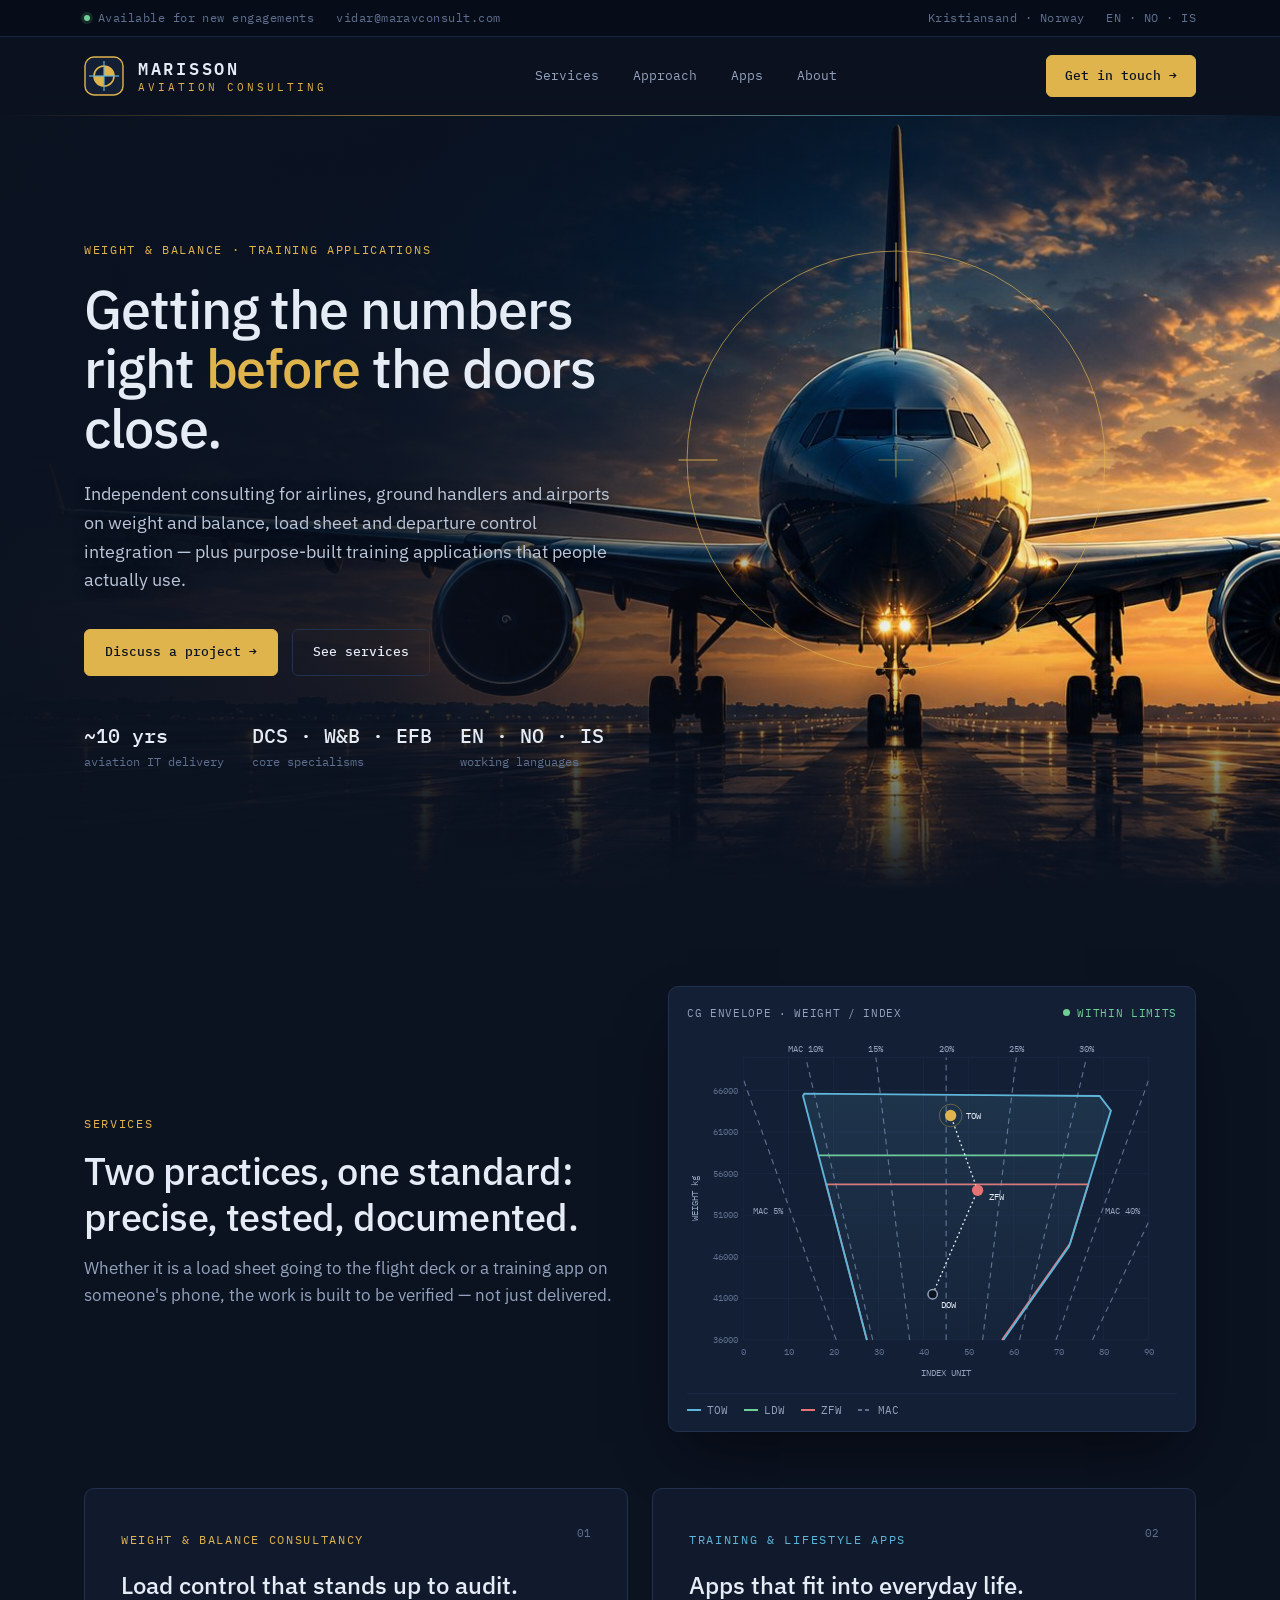
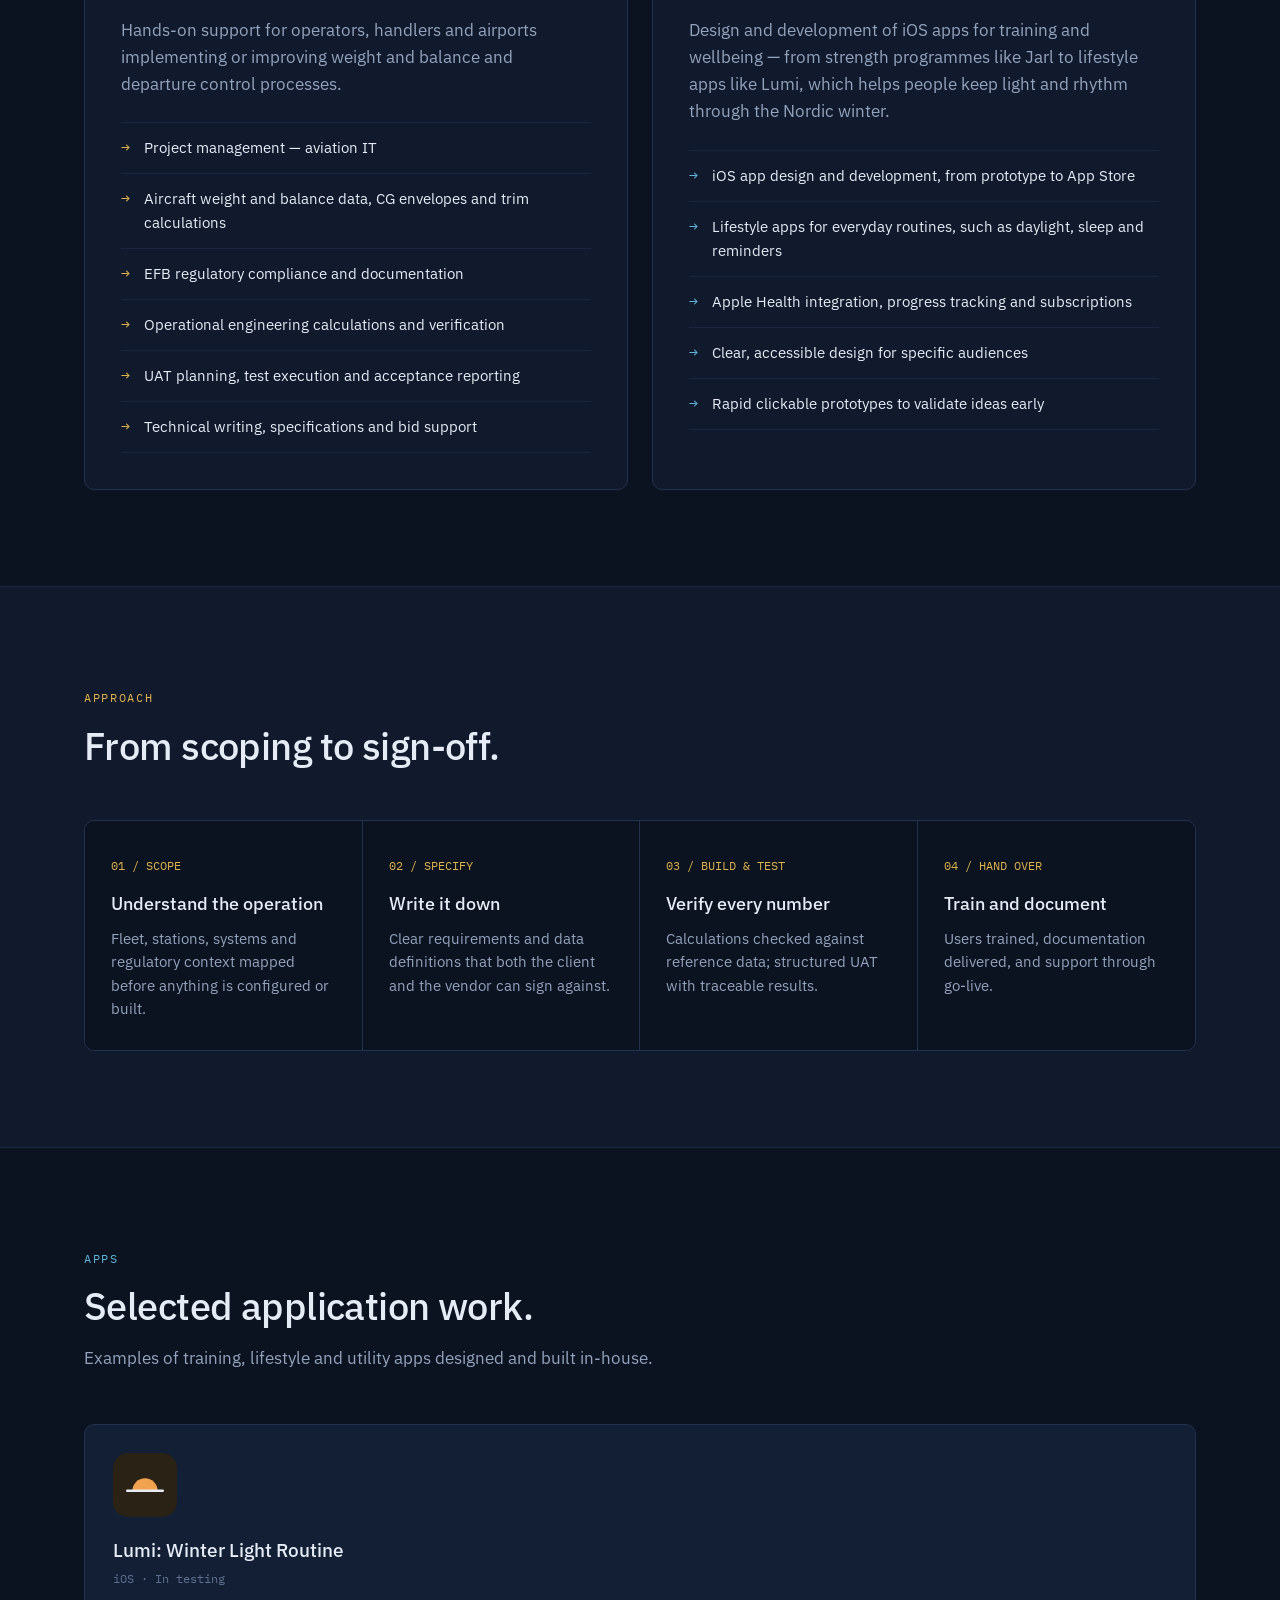
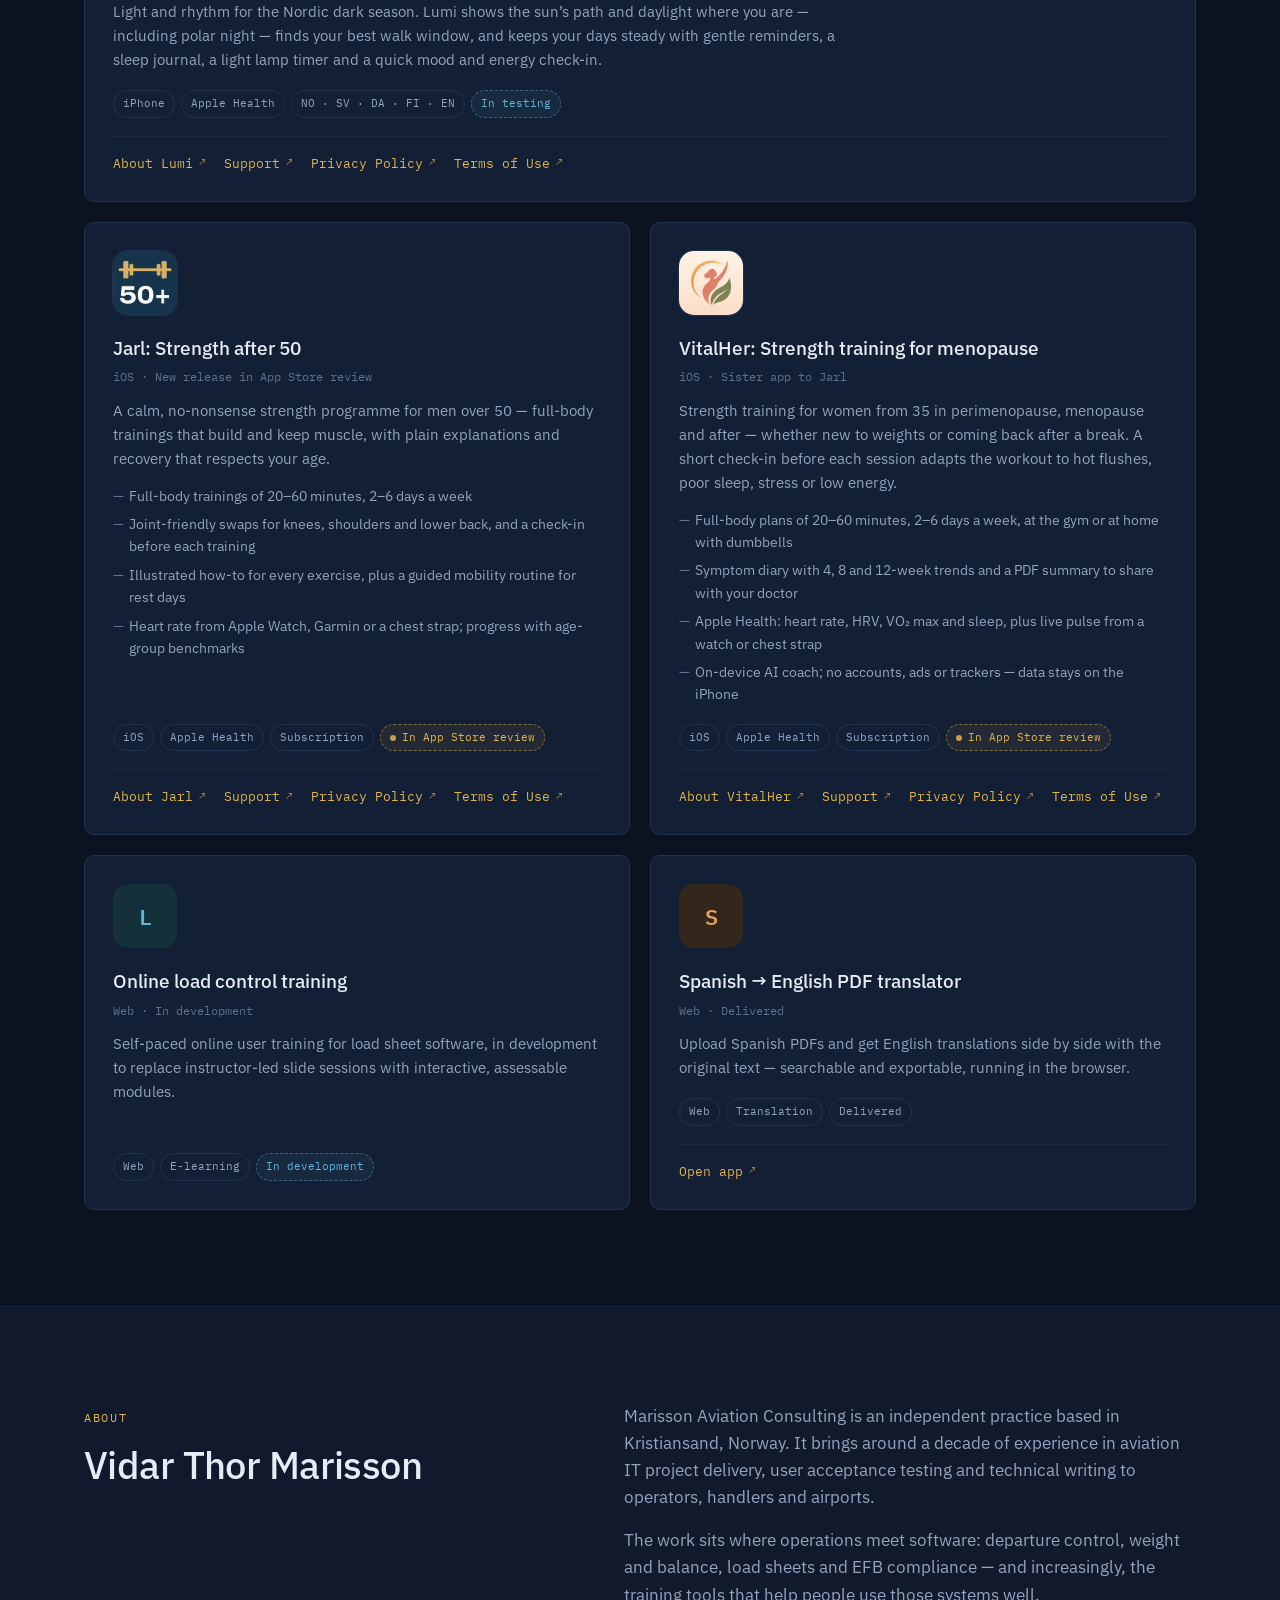
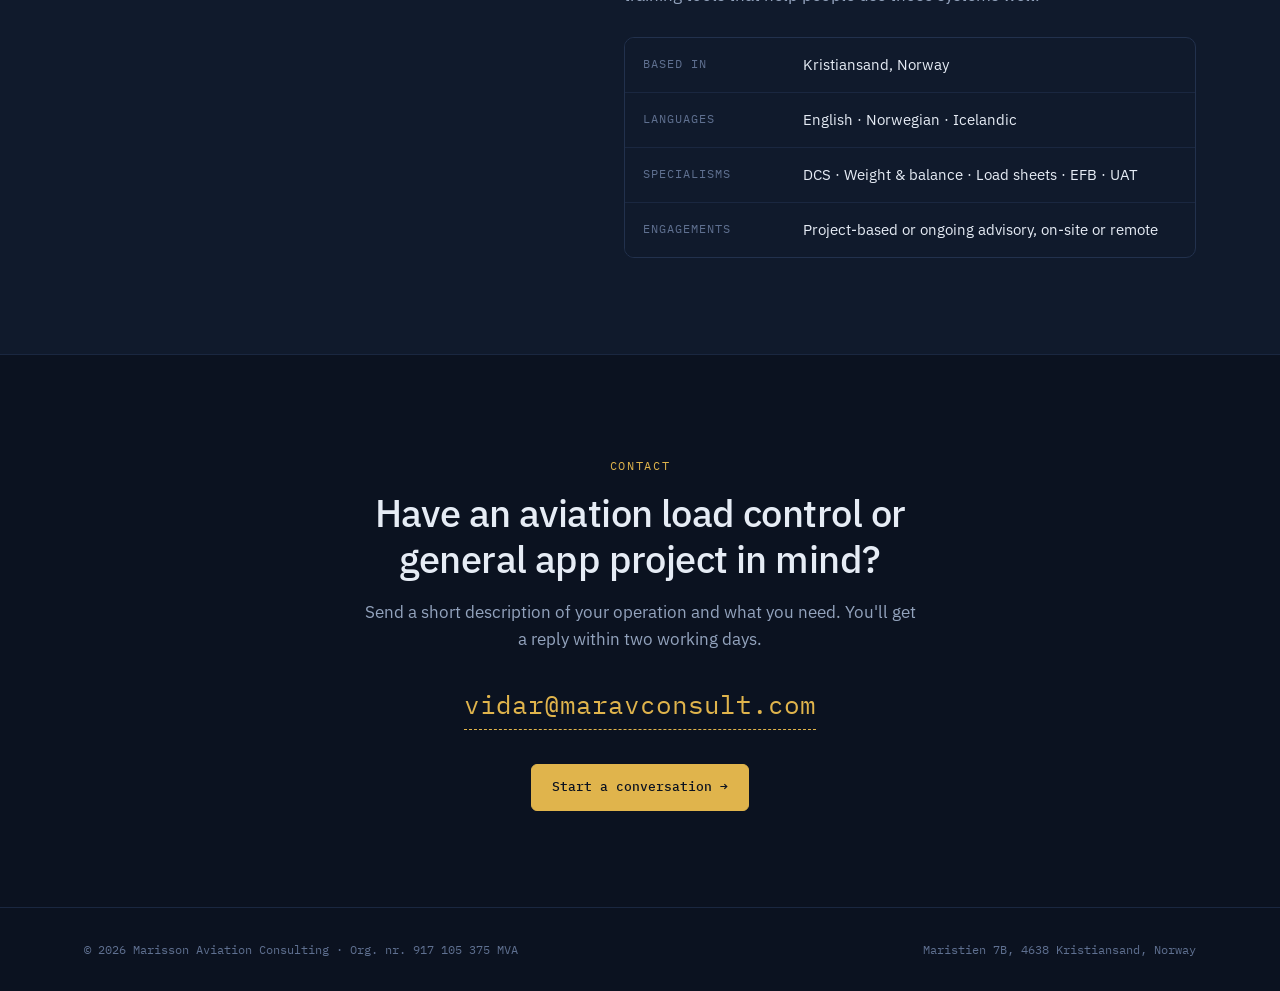
==== commit d64bde4a: "Restore homepage; move uploaded Jarl promo page into jarl/ The 16:12 upload replaced the site root i" ====
--- a/index.html
+++ b/index.html
@@ -2,260 +2,572 @@
 <html lang="en">
 <head>
 <meta charset="utf-8">
-<meta name="viewport" content="width=device-width, initial-scale=1, viewport-fit=cover">
-<title>Jarl: Strength training for men over 50</title>
-<meta name="description" content="Jarl is a strength training app for men over 50. A clear three-day plan, joint-friendly swaps for knees, shoulders and back, live pulse and progress compared with men your age. Your data stays on your iPhone.">
-<meta name="apple-itunes-app" content="app-id=6819707620">
-<meta property="og:title" content="Jarl: Strength training for men over 50">
-<meta property="og:description" content="A clear plan, joint-friendly swaps and training that adapts to how you feel. Free for 2 weeks on iPhone.">
-<meta property="og:image" content="https://maravconsult.com/jarl/img/today.webp">
-<meta name="theme-color" content="#16344C">
-<link rel="icon" href="apple-touch-icon.png">
-<link rel="canonical" href="https://maravconsult.com/jarl/">
-<link rel="apple-touch-icon" href="apple-touch-icon.png">
-<link rel="stylesheet" href="fonts.css">
+<meta name="viewport" content="width=device-width, initial-scale=1">
+<title>Marisson Aviation Consulting</title>
+<meta name="description" content="Independent aviation IT consulting: weight and balance, load sheet and DCS integration, EFB compliance, and development of training applications.">
+<link rel="preconnect" href="https://fonts.googleapis.com">
+<link rel="preconnect" href="https://fonts.gstatic.com" crossorigin>
+<link href="https://fonts.googleapis.com/css2?family=IBM+Plex+Mono:wght@400;500;600&family=IBM+Plex+Sans:wght@300;400;500;600&display=swap" rel="stylesheet">
 <style>
-:root{--bg:#F2F3F2;--surface:#FFFFFF;--ink:#16212B;--muted:#56626D;--line:#D3DADE;--accent:#1F4B6E;--band:#16344C;--brass:#7E5920;--brass-light:#D8AF66;--soft:#E5EAEC;--band-ink:#F2F3F2;
-  --display:'Archivo',system-ui,sans-serif;--body:'Atkinson Hyperlegible',system-ui,-apple-system,'Segoe UI',sans-serif}
-@media (prefers-color-scheme: dark){:root{--bg:#0F171E;--surface:#17222C;--ink:#E8EDF0;--muted:#A7B3BC;--line:#2A3946;--accent:#8CB9DA;--band:#122A3D;--brass:#D6AD62;--soft:#14202A;color-scheme:dark}}
-*{box-sizing:border-box}
-html{-webkit-text-size-adjust:100%;scroll-behavior:smooth}
-body{margin:0;background:var(--bg);color:var(--ink);font-family:var(--body);font-size:1.0625rem;line-height:1.6}
-a{color:var(--accent);text-underline-offset:3px}
-img{max-width:100%;height:auto;display:block}
-.wrap{max-width:1080px;margin:0 auto;padding-inline:20px}
-h1,h2,h3{font-family:var(--display);font-stretch:112%;line-height:1.1;text-wrap:balance;margin:0}
-h1{font-size:clamp(2.2rem,6vw,3.5rem);font-weight:800;letter-spacing:-.01em}
-h2{font-size:clamp(1.7rem,4vw,2.4rem);font-weight:800}
-h3{font-size:1.25rem;font-weight:800}
-.eyebrow{font-size:.8rem;letter-spacing:.12em;text-transform:uppercase;font-weight:700;color:var(--brass);margin:0 0 12px}
-p{margin:0}
-.lead{font-size:1.2rem;color:var(--muted);max-width:34em}
-
-/* header */
-.top{position:sticky;top:0;z-index:5;background:color-mix(in srgb,var(--bg) 92%,transparent);backdrop-filter:blur(10px);-webkit-backdrop-filter:blur(10px);border-bottom:1px solid var(--line);padding-top:env(safe-area-inset-top,0px)}
-.top .wrap{display:flex;align-items:center;gap:16px;min-height:62px}
-.brand{display:flex;align-items:center;gap:10px;text-decoration:none;color:var(--ink)}
-.brand img{width:34px;height:34px}
-.brand b{font-family:var(--display);font-stretch:125%;font-weight:800;font-size:1.35rem;letter-spacing:.14em;color:var(--brass)}
-.brand span{font-size:.9rem;color:var(--muted)}
-.top nav{margin-left:auto;display:flex;gap:20px;font-size:.95rem}
-.top nav a{color:var(--ink);text-decoration:none;font-weight:700}
-.top nav a:hover{color:var(--accent)}
-@media (max-width:640px){.top nav .hide-s,.brand span{display:none}}
-
-/* buttons */
-.store{display:inline-flex;align-items:center;gap:12px;background:var(--ink);color:var(--bg);text-decoration:none;border-radius:14px;padding:12px 22px;min-height:56px}
-.store small{display:block;font-size:.72rem;line-height:1.1;opacity:.85}
-.store strong{display:block;font-size:1.15rem;line-height:1.15}
-.store svg{width:26px;height:26px;flex:none}
-.note{font-size:.92rem;color:var(--muted);margin-top:12px}
-
-/* hero */
-.hero{padding-block:56px 40px;overflow:hidden}
-.hero .wrap{display:grid;grid-template-columns:1.1fr .9fr;gap:40px;align-items:center}
-.hero .lead{margin:20px 0 28px}
-.phones{position:relative;min-height:640px}
-.phone{width:260px;border-radius:38px;padding:8px;background:#16212B;box-shadow:0 30px 60px rgba(22,33,43,.25)}
-.phone img{border-radius:31px;width:100%;aspect-ratio:600/1298;object-fit:cover}
-.phones .phone:first-child{position:absolute;right:120px;top:30px;transform:rotate(-4deg)}
-.phones .phone:last-child{position:absolute;right:0;top:0;transform:rotate(3deg)}
-@media (max-width:860px){.hero .wrap{grid-template-columns:1fr}.phones{min-height:560px;max-width:420px;margin:0 auto;width:100%}.phones .phone:first-child{right:auto;left:0}.phone{width:230px}}
-
-/* why */
-.why{background:var(--band);color:var(--band-ink);padding-block:64px}
-.why .eyebrow{color:var(--brass-light)}
-.why h2{max-width:20em}
-.why .grid{display:grid;grid-template-columns:repeat(3,1fr);gap:28px;margin-top:36px}
-.why h3{font-size:1.3rem;margin-bottom:8px}
-.why p{opacity:.9}
-@media (max-width:760px){.why .grid{grid-template-columns:1fr}}
-
-/* features */
-.feat{padding-block:72px;display:grid;grid-template-columns:1fr 1fr;gap:48px;align-items:center}
-.feat + .feat{border-top:1px solid var(--line)}
-.feat .phone{width:270px;margin:0 auto}
-.feat.flip .shot{order:2}
-.feat h2{margin-bottom:16px}
-.feat ul{margin:20px 0 0;padding:0;list-style:none;display:grid;gap:12px}
-.feat li{padding-left:30px;position:relative}
-.feat li::before{content:'';position:absolute;left:2px;top:.55em;width:14px;height:5px;border-radius:2px;background:var(--brass)}
-@media (max-width:760px){.feat{grid-template-columns:1fr;gap:32px;padding-block:56px}.feat.flip .shot{order:0}}
-
-/* privacy band */
-.privacy{background:var(--soft);padding-block:64px}
-.privacy .wrap{display:grid;grid-template-columns:1fr 1fr;gap:40px;align-items:center}
-.ticks{display:grid;gap:14px;margin:0;padding:0;list-style:none}
-.ticks li{background:var(--surface);border:1px solid var(--line);border-radius:14px;padding:14px 18px;font-weight:700}
-.ticks li span{display:block;font-weight:400;color:var(--muted);font-size:.95rem}
-@media (max-width:760px){.privacy .wrap{grid-template-columns:1fr}}
-
-/* price */
-.price{padding-block:72px;text-align:center}
-.price .lead{margin:16px auto 28px}
-.cards{display:grid;grid-template-columns:repeat(3,1fr);gap:16px;max-width:820px;margin:0 auto 32px;text-align:left}
-.card{background:var(--surface);border:1px solid var(--line);border-radius:18px;padding:22px}
-.card h3{margin-bottom:6px}
-.card p{color:var(--muted);font-size:.98rem}
-@media (max-width:760px){.cards{grid-template-columns:1fr}}
-
-/* faq */
-.faq{padding-block:24px 72px;max-width:760px}
-.faq h2{margin-bottom:20px}
-details{border-top:1px solid var(--line);padding:16px 0}
-details:last-of-type{border-bottom:1px solid var(--line)}
-summary{font-weight:700;cursor:pointer;font-size:1.08rem;list-style:none;display:flex;justify-content:space-between;gap:16px}
-summary::-webkit-details-marker{display:none}
-summary::after{content:'+';font-size:1.4rem;line-height:1;color:var(--accent)}
-details[open] summary::after{content:'–'}
-details p{margin-top:10px;color:var(--muted)}
-
-/* footer */
-footer{border-top:1px solid var(--line);padding-block:32px 48px;font-size:.92rem;color:var(--muted)}
-footer .wrap{display:flex;flex-wrap:wrap;gap:12px 28px;justify-content:space-between}
-footer nav{display:flex;gap:20px;flex-wrap:wrap}
-footer a{color:var(--ink)}
-.disclaimer{max-width:46em}
+  :root{
+    --hero-img:url("[data-uri]");
+    --bg:#0b1220; --bg-2:#101a2c; --panel:#131f34; --line:#22314d; --line-soft:#1a2740;
+    --text:#e6ecf5; --muted:#93a3bd; --dim:#5f7090;
+    --accent:#e0b44c; --accent-2:#5fb4d9; --ok:#6fcf97; --warn:#e57373;
+    --mono:'IBM Plex Mono',ui-monospace,monospace; --sans:'IBM Plex Sans',system-ui,sans-serif;
+    --max:1160px;
+  }
+  *{box-sizing:border-box;margin:0;padding:0}
+  html{scroll-behavior:smooth;scroll-padding-top:72px}
+  body{background:var(--bg);color:var(--text);font-family:var(--sans);font-size:17px;line-height:1.6;-webkit-font-smoothing:antialiased}
+  a{color:inherit;text-decoration:none}
+  .wrap{max-width:var(--max);margin:0 auto;padding:0 24px}
+  .mono{font-family:var(--mono)}
+  .eyebrow{font-family:var(--mono);font-size:12px;letter-spacing:.14em;text-transform:uppercase;color:var(--accent)}
+
+  /* Header */
+  .topbar{background:#070d18;border-bottom:1px solid var(--line-soft);font-family:var(--mono);font-size:11.5px;color:var(--dim);letter-spacing:.04em}
+  .topbar .wrap{display:flex;justify-content:space-between;align-items:center;height:36px;gap:16px}
+  .topbar .tb-left,.topbar .tb-right{display:flex;gap:22px;align-items:center}
+  .topbar a:hover{color:var(--accent)}
+  .topbar .dot{display:inline-block;width:6px;height:6px;border-radius:50%;background:var(--ok);margin-right:8px;vertical-align:1px;box-shadow:0 0 0 3px rgba(111,207,151,.15)}
+  header{position:sticky;top:0;z-index:20;background:rgba(11,18,32,.82);backdrop-filter:blur(12px);-webkit-backdrop-filter:blur(12px);border-bottom:1px solid transparent;transition:border-color .25s,background .25s,box-shadow .25s}
+  header.scrolled{background:rgba(11,18,32,.95);border-bottom-color:var(--line);box-shadow:0 10px 30px -18px rgba(0,0,0,.8)}
+  header::after{content:"";position:absolute;left:0;right:0;bottom:-1px;height:1px;background:linear-gradient(90deg,transparent,var(--accent) 30%,var(--accent-2) 70%,transparent);opacity:.55}
+  nav{display:flex;align-items:center;justify-content:space-between;height:78px;transition:height .25s}
+  header.scrolled nav{height:64px}
+  .brand{display:flex;align-items:center;gap:14px}
+  .brand-mark{width:40px;height:40px;flex-shrink:0}
+  .brand-text{display:flex;flex-direction:column;line-height:1.15}
+  .brand-name{font-family:var(--mono);font-weight:600;font-size:17px;letter-spacing:.16em;color:var(--text)}
+  .brand-sub{font-family:var(--mono);font-size:10.5px;letter-spacing:.28em;color:var(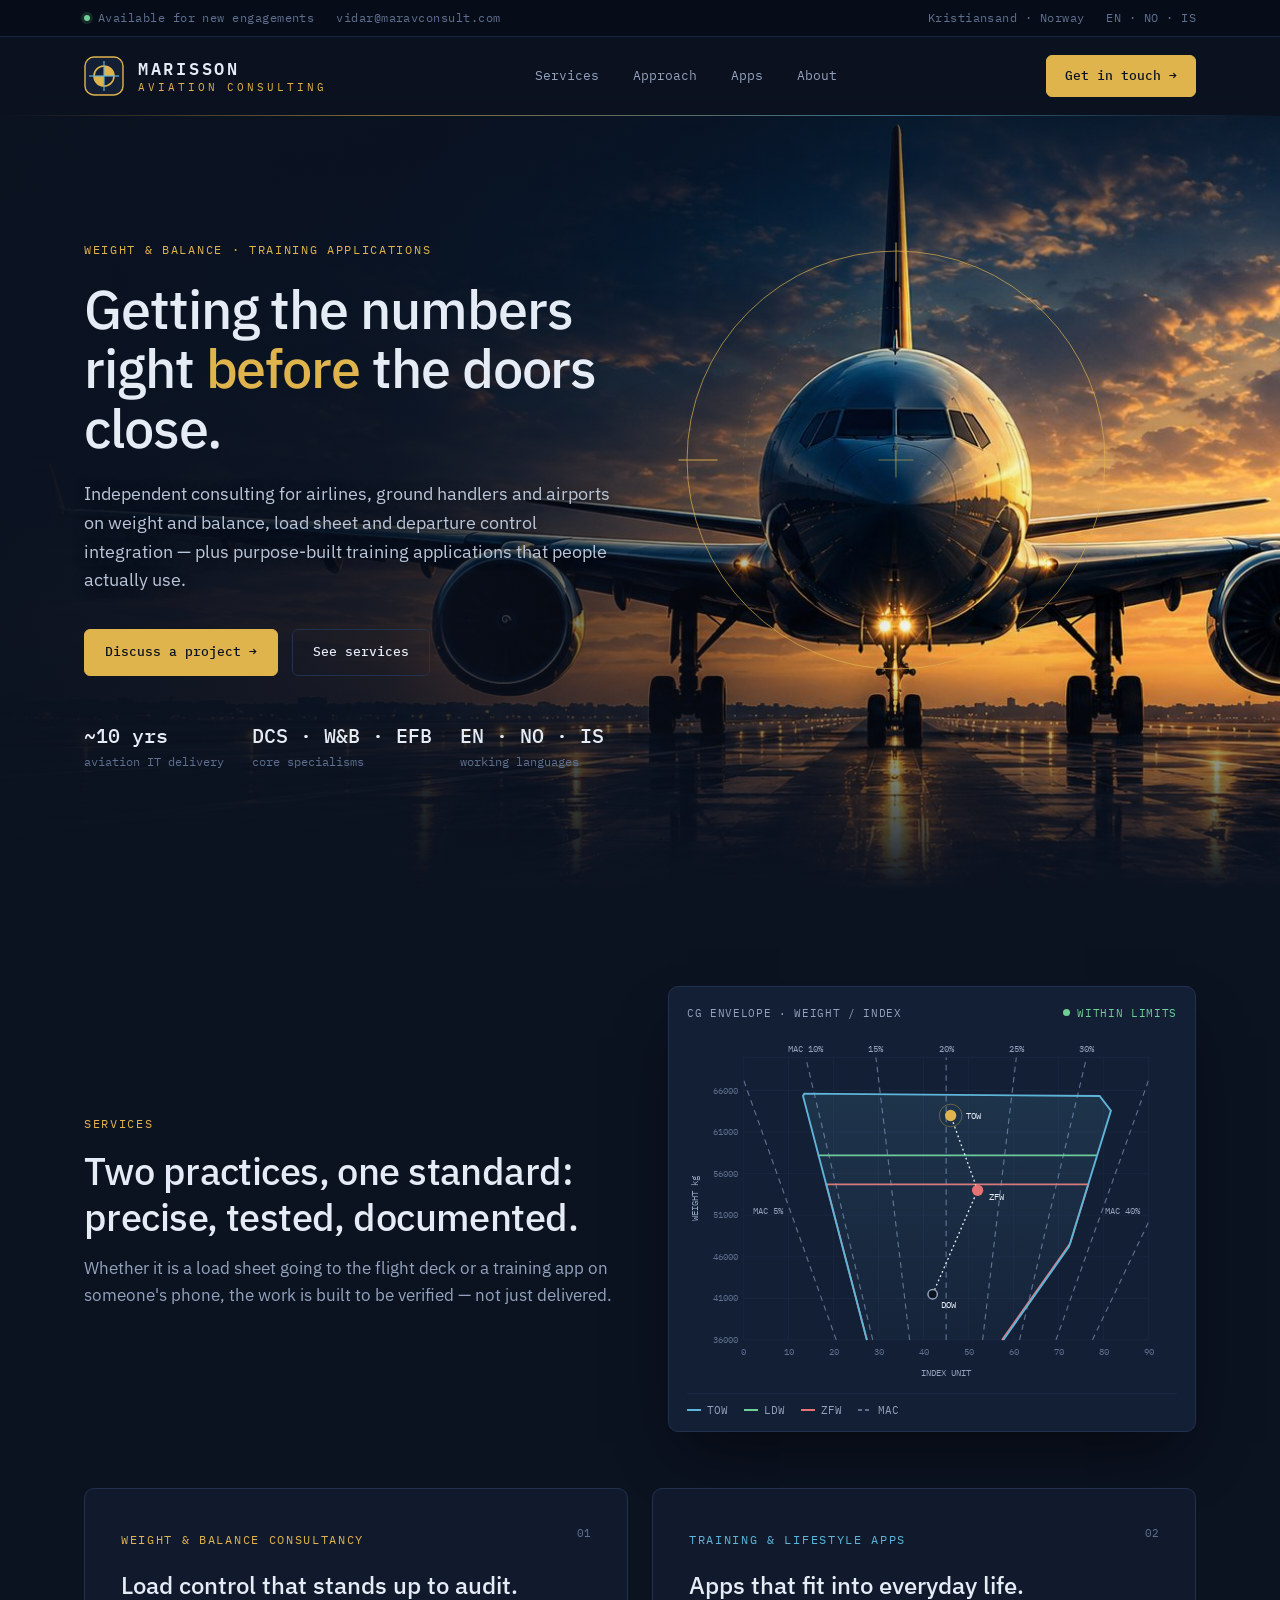
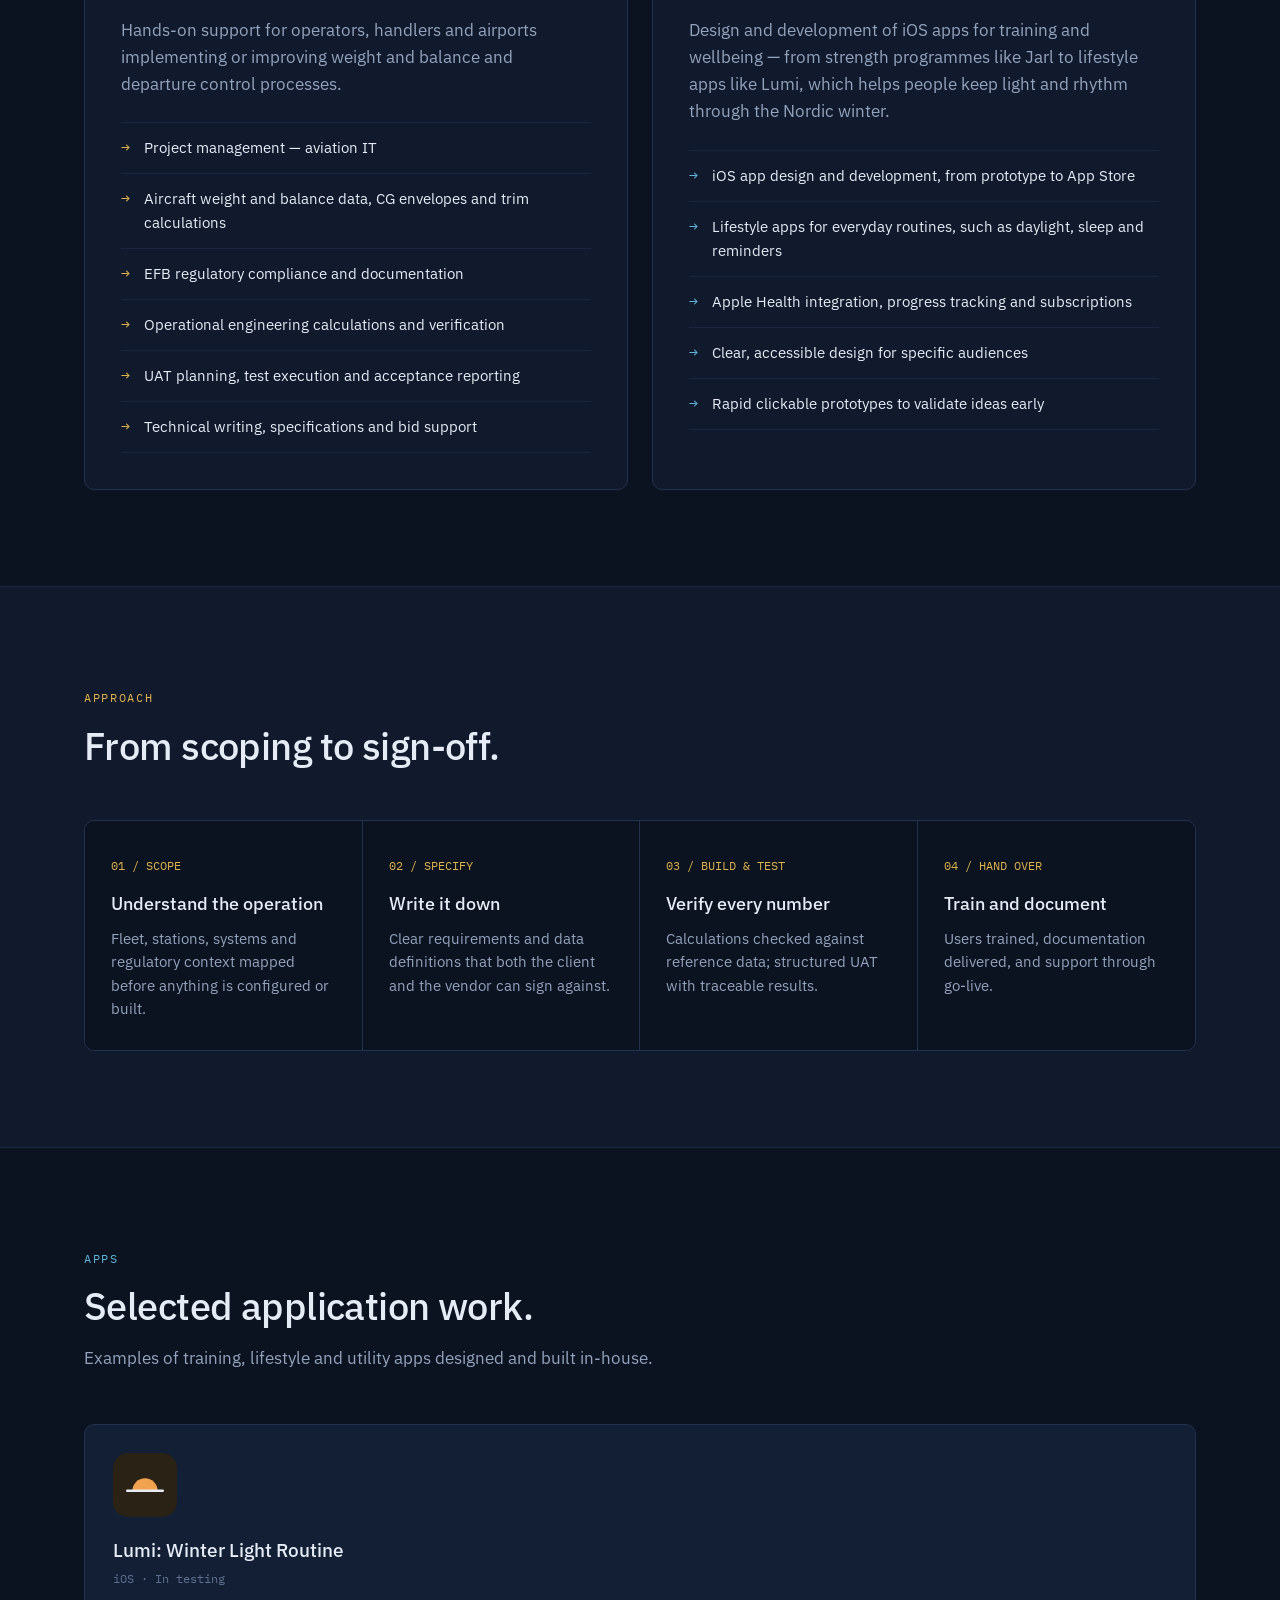
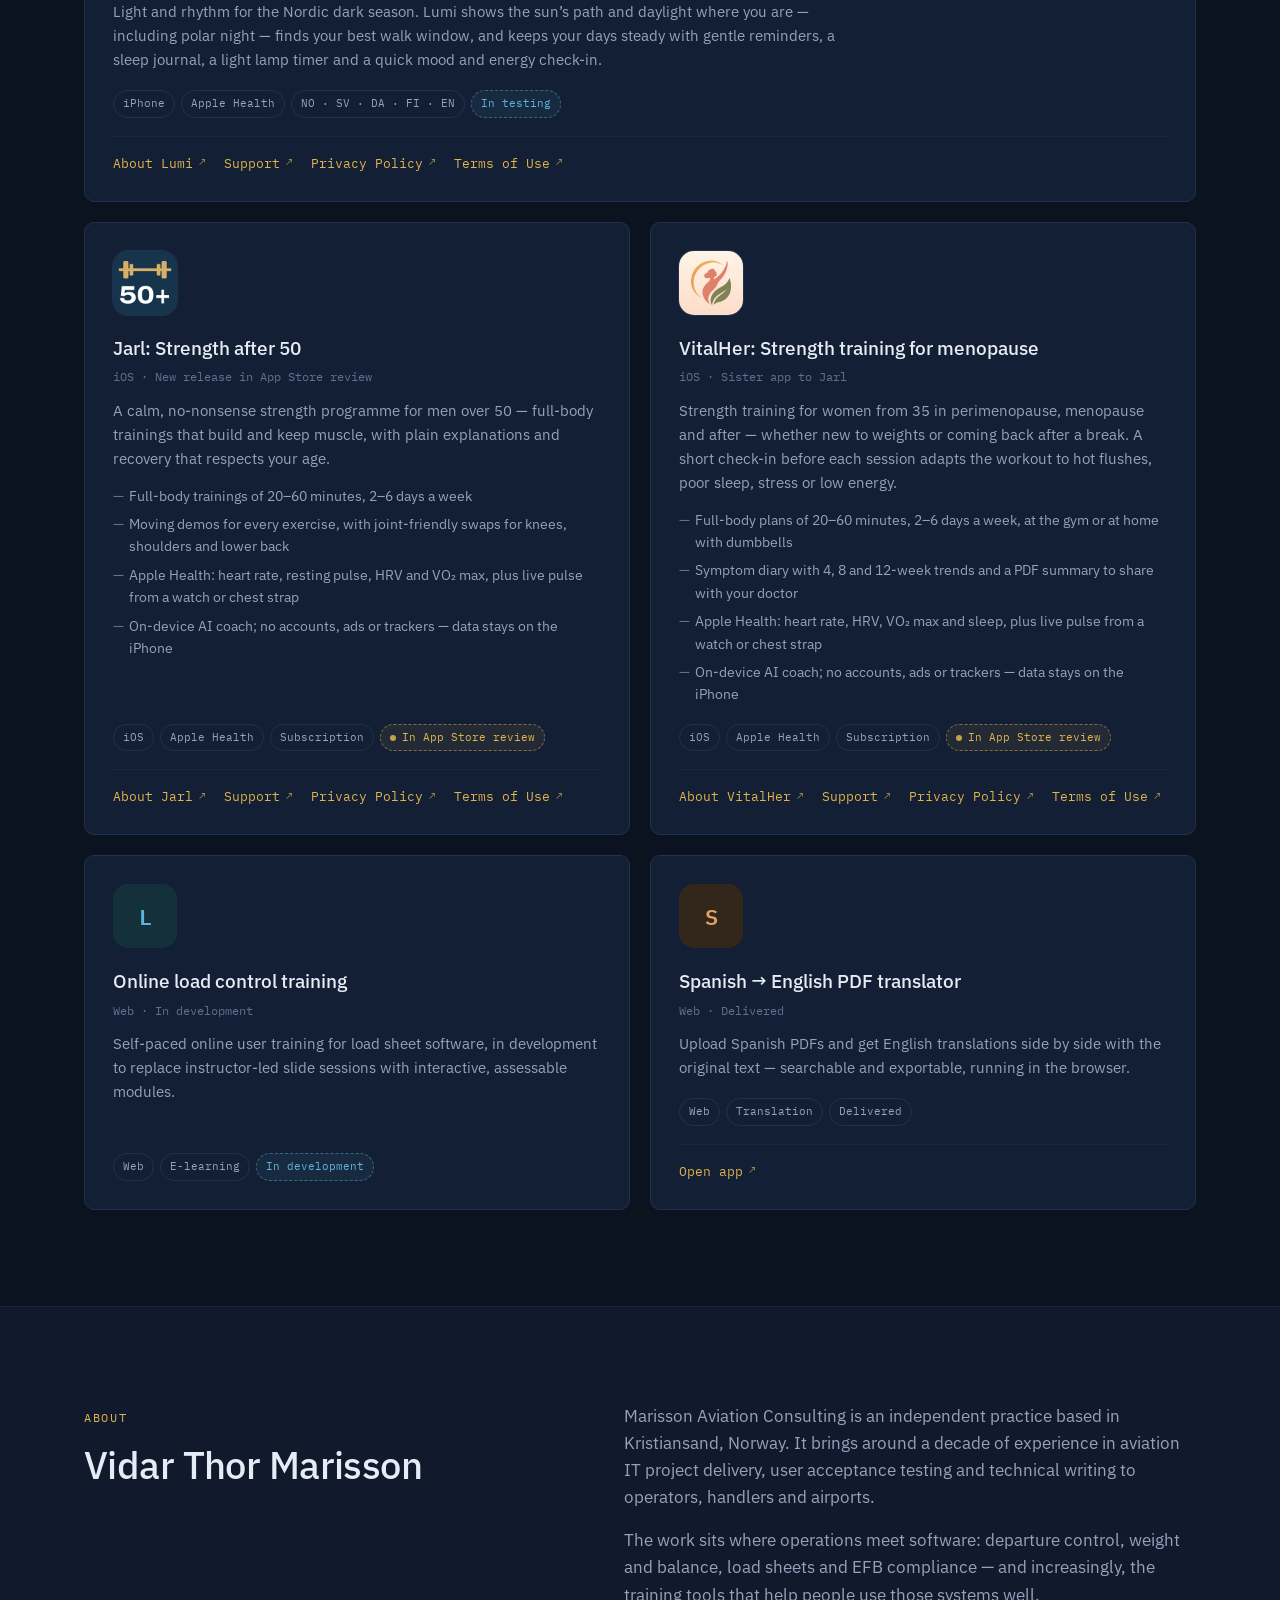
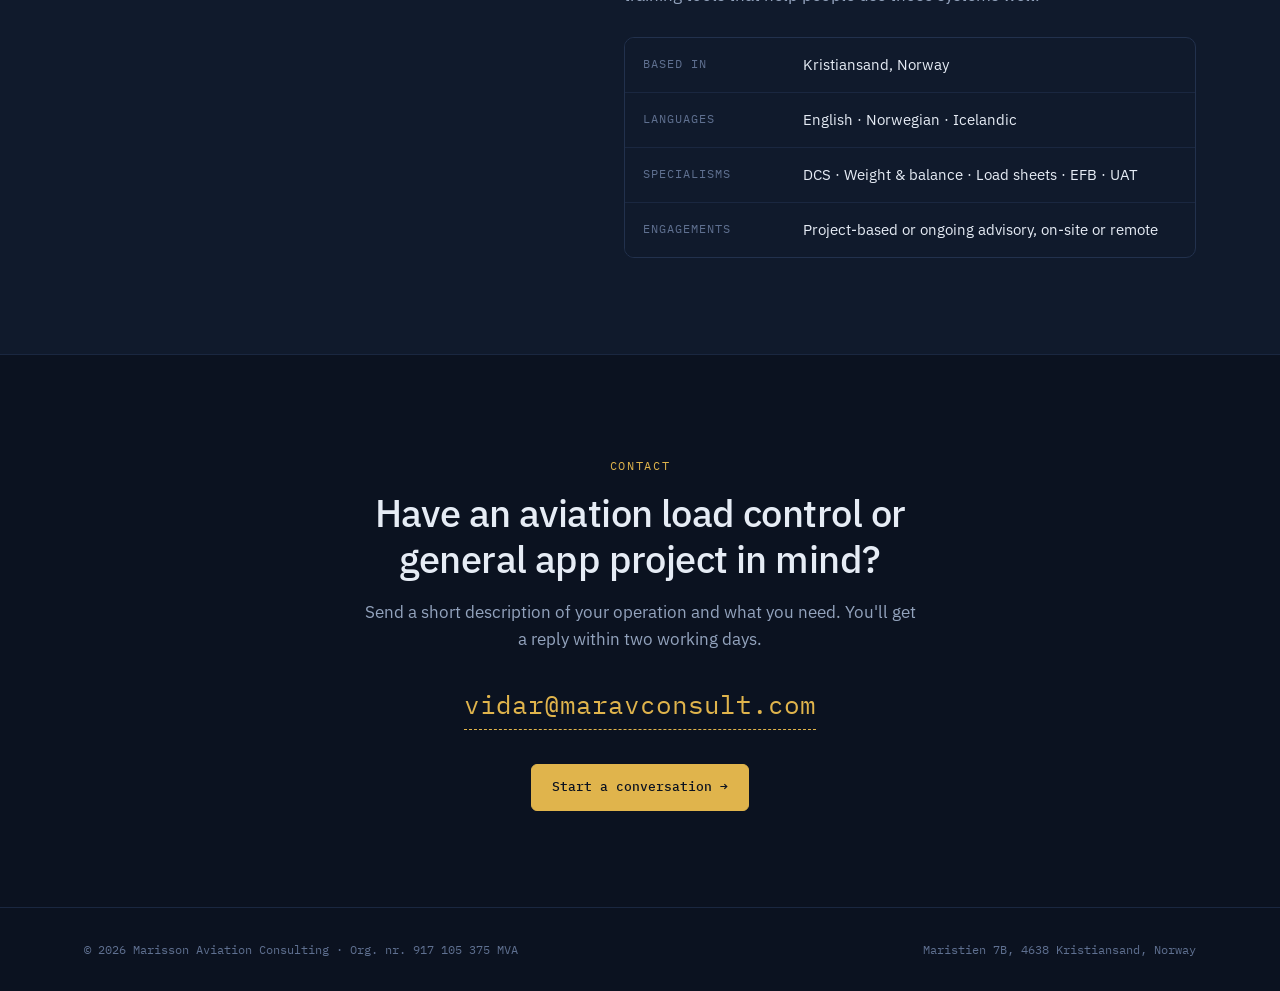
==== commit 8b610103: "Add files via upload" ====
--- a/index.html
+++ b/index.html
@@ -449,9 +449,9 @@
           <p>A calm, no-nonsense strength programme for men over 50 — full-body trainings that build and keep muscle, with plain explanations and recovery that respects your age.</p>
           <ul class="feats">
             <li>Full-body trainings of 20–60 minutes, 2–6 days a week</li>
-            <li>Joint-friendly swaps for knees, shoulders and lower back, and a check-in before each training</li>
-            <li>Illustrated how-to for every exercise, plus a guided mobility routine for rest days</li>
-            <li>Heart rate from Apple Watch, Garmin or a chest strap; progress with age-group benchmarks</li>
+            <li>Moving demos for every exercise, with joint-friendly swaps for knees, shoulders and lower back</li>
+            <li>Apple Health: heart rate, resting pulse, HRV and VO₂ max, plus live pulse from a watch or chest strap</li>
+            <li>On-device AI coach; no accounts, ads or trackers — data stays on the iPhone</li>
           </ul>
           <div class="chips"><span class="chip">iOS</span><span class="chip">Apple Health</span><span class="chip">Subscription</span><span class="chip review">In App Store review</span></div>
           <div class="app-links">
